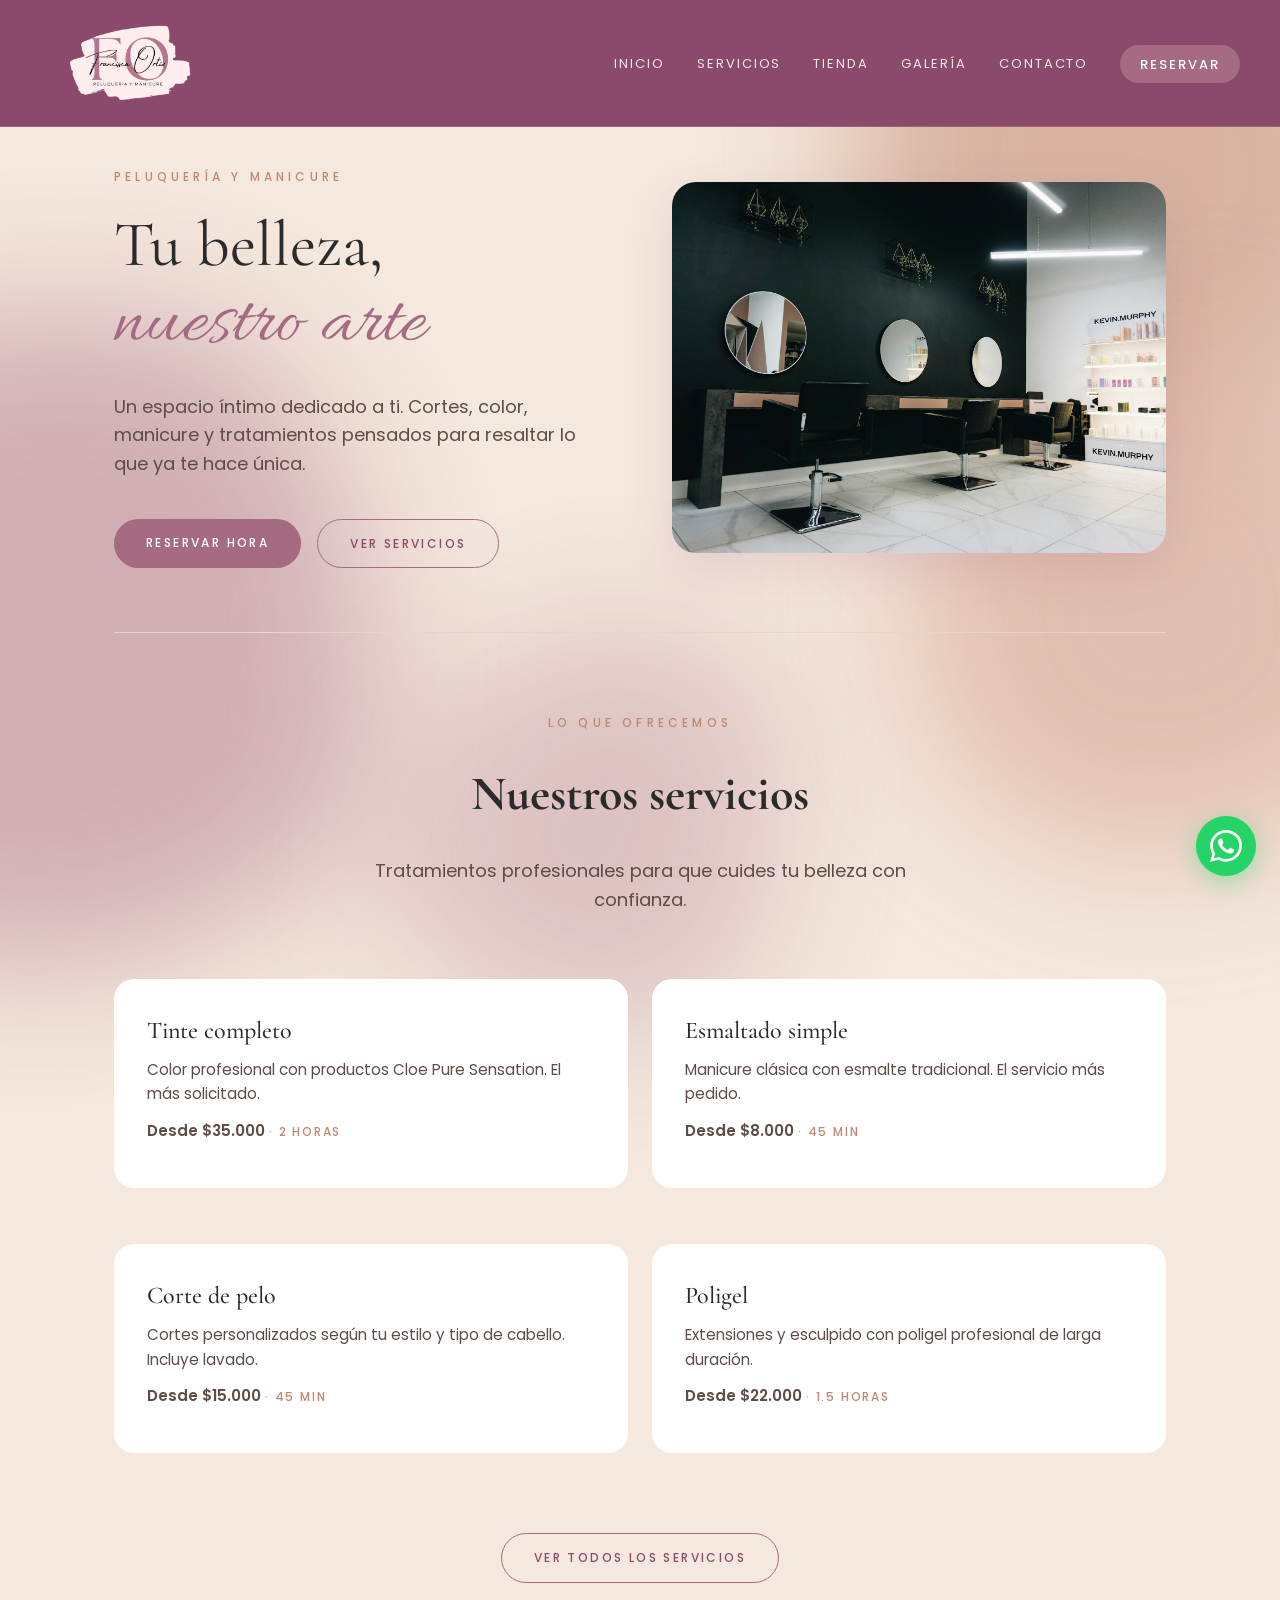
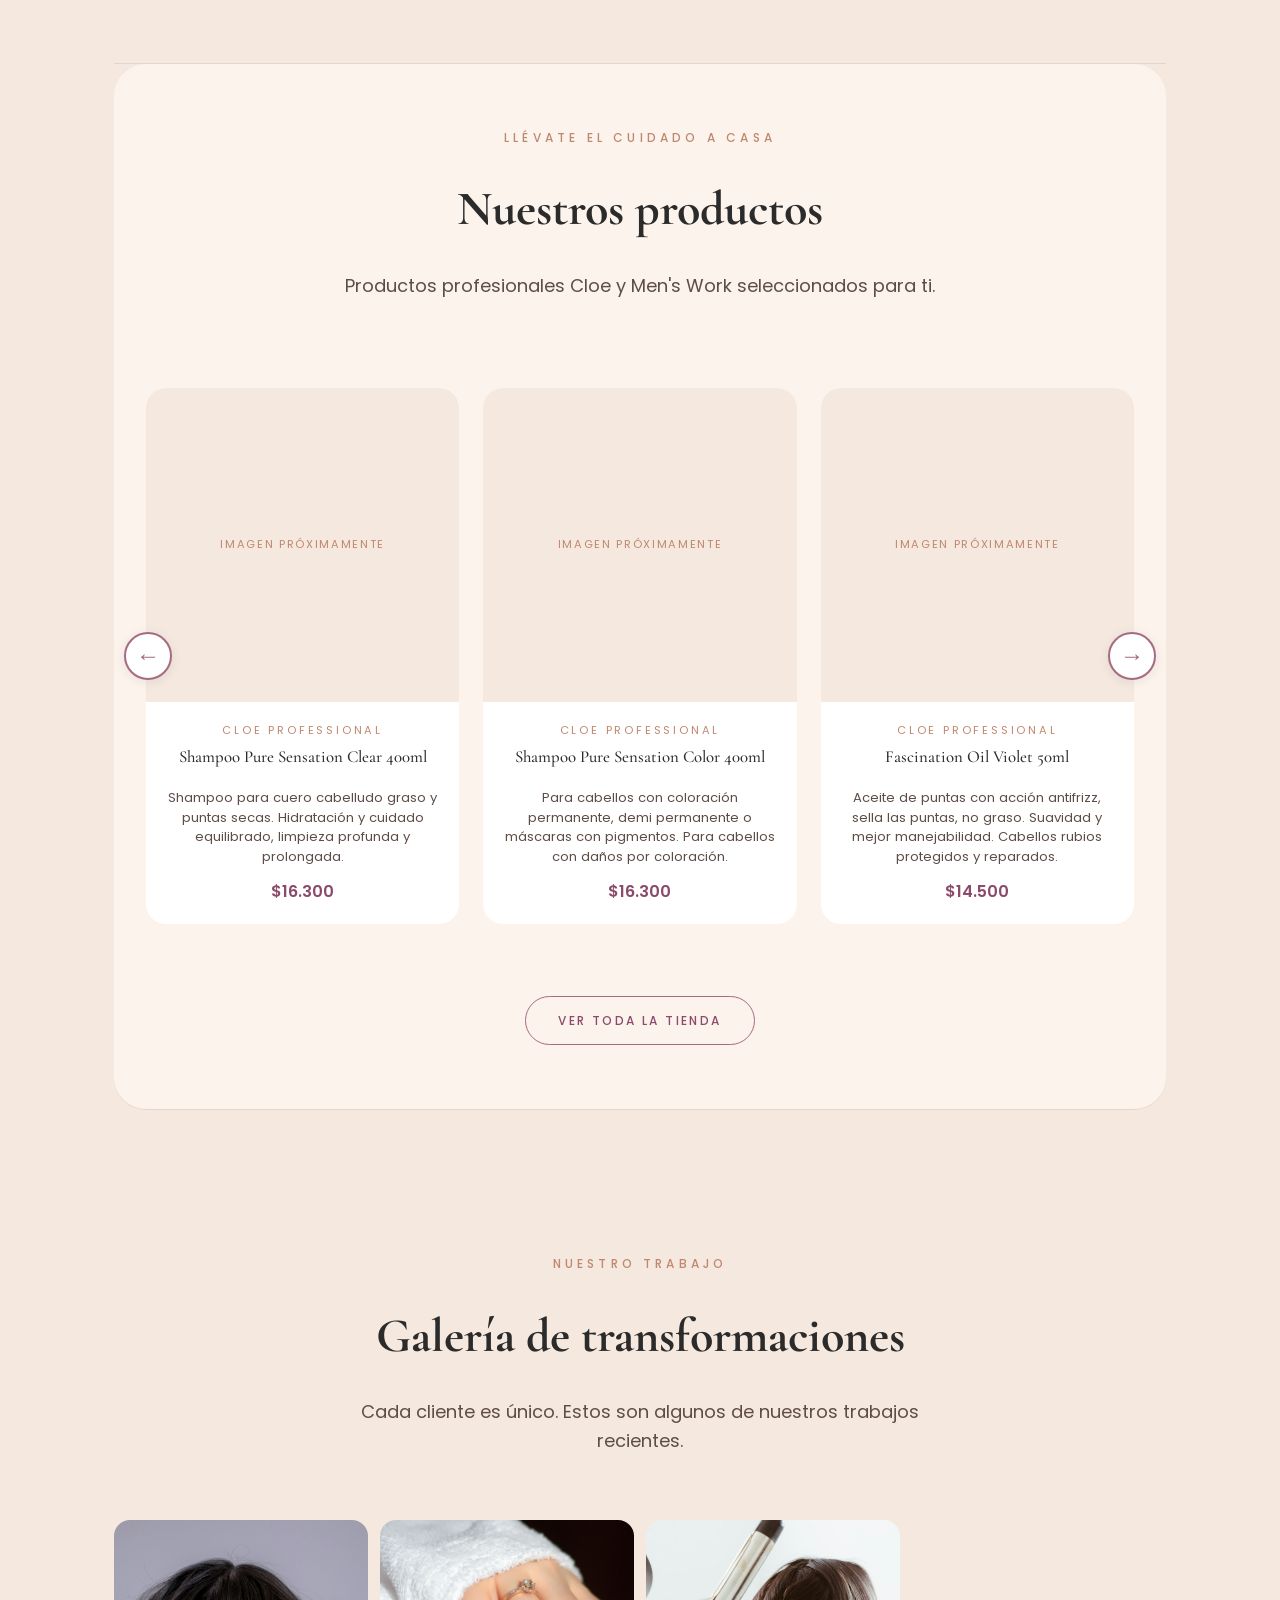
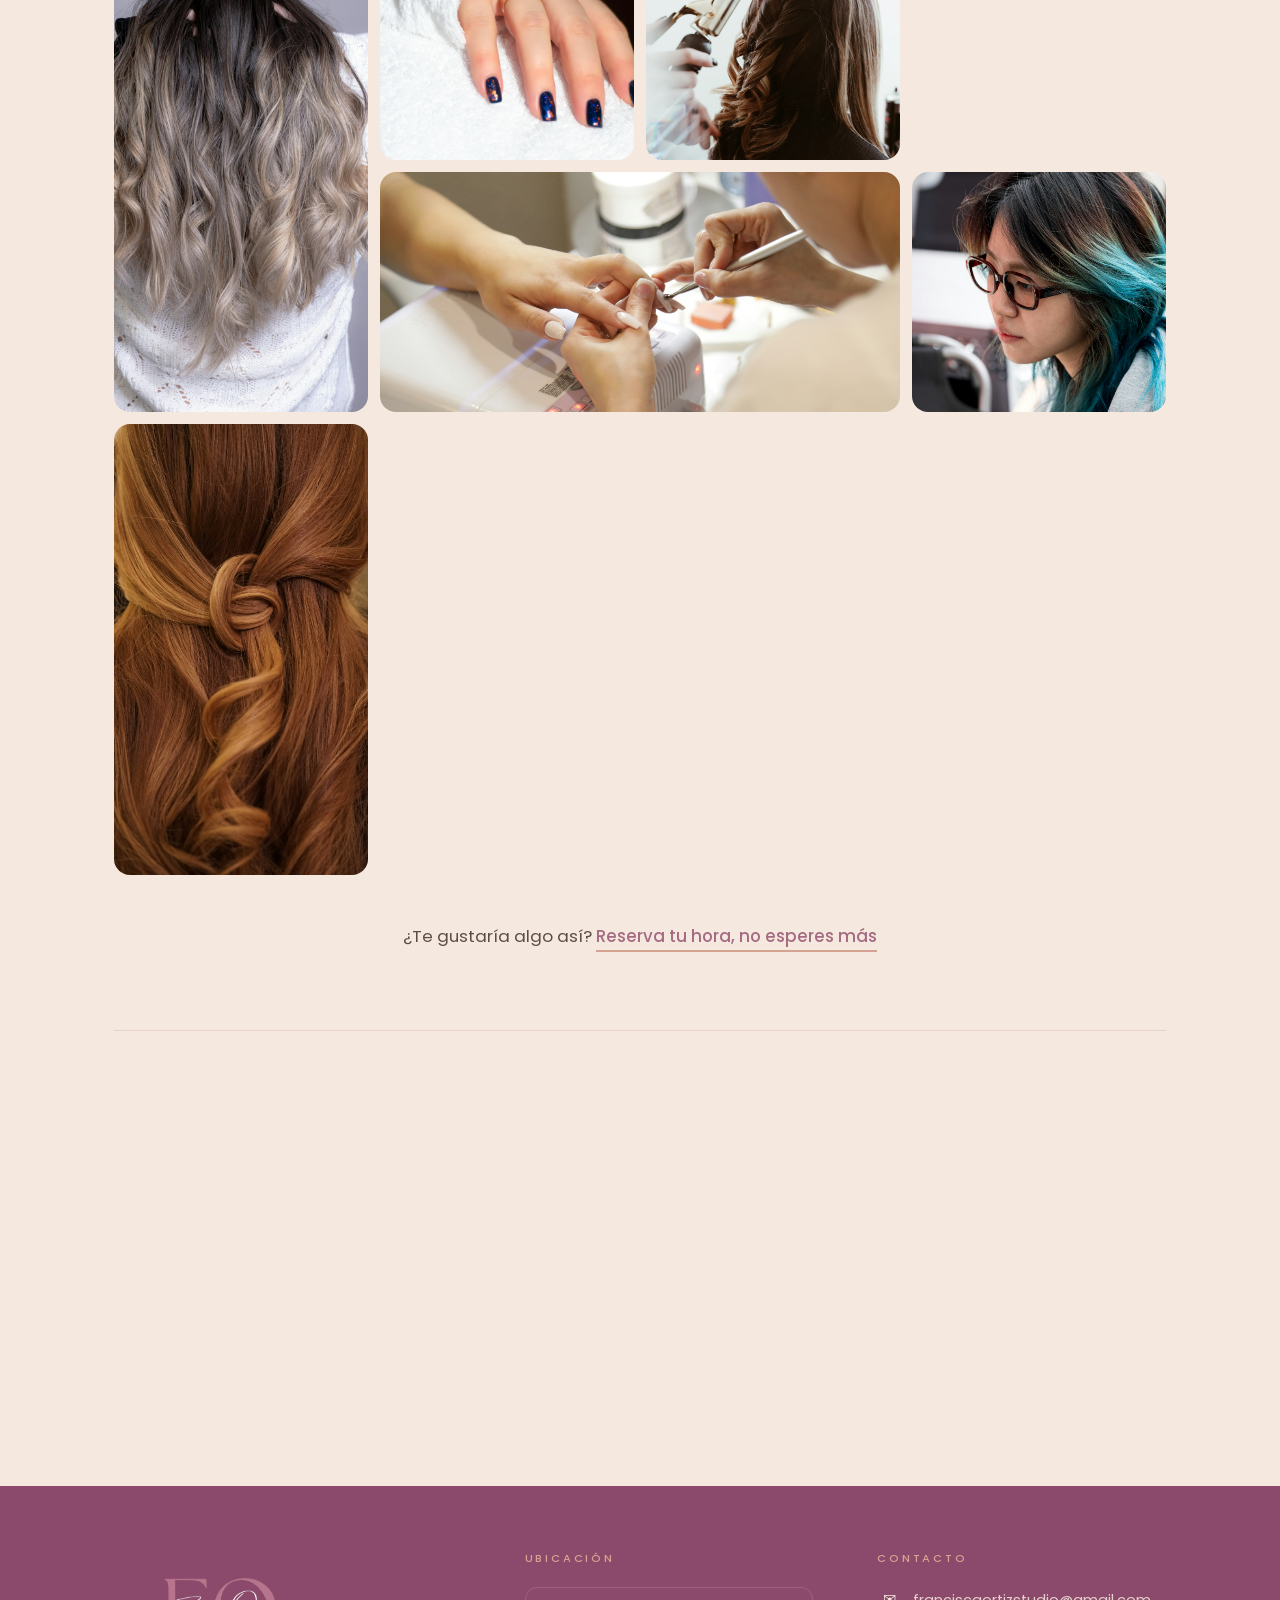
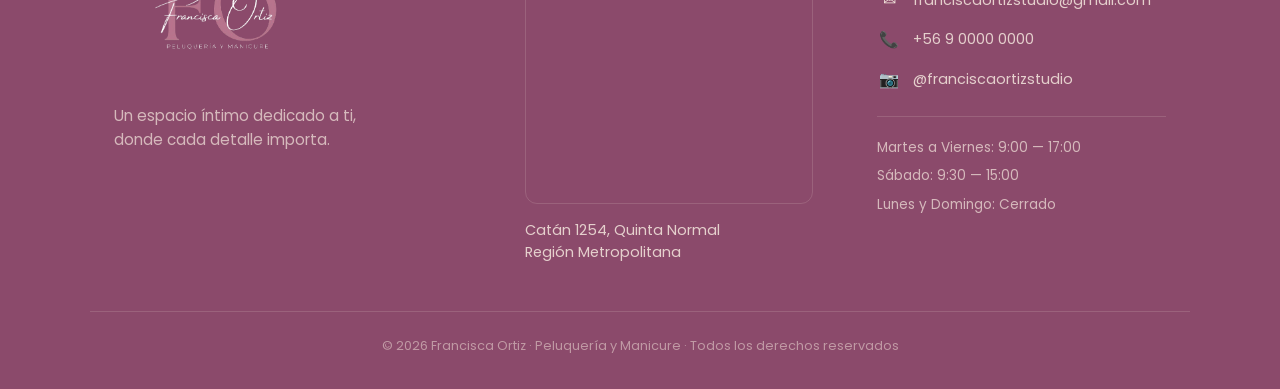
==== index.html @ 7dcf78b6 "Pulido home: animaciones en cascada, hover elegante en galeria y tarjetas de serviciosy agregue cata" ====
<!DOCTYPE html>
<html lang="es-CL">
<head>
    <meta charset="UTF-8">
    <meta name="viewport" content="width=device-width, initial-scale=1.0">

    <title>Francisca Ortiz | Peluquería y Manicure</title>
    <meta name="description" content="Estudio de peluquería y manicure en Chile. Cortes, tintes, alisados, esmaltado y poligel. Reserva tu hora online de forma fácil y rápida.">
    <meta name="keywords" content="peluquería, manicure, tinte de pelo, poligel, esmaltado, corte de pelo, Chile">
    <meta name="author" content="Francisca Ortiz">

    <meta property="og:title" content="Francisca Ortiz | Peluquería y Manicure">
    <meta property="og:description" content="Estudio de peluquería y manicure. Reserva tu hora online de forma fácil y rápida.">
    <meta property="og:type" content="website">
    <meta property="og:image" content="images/hero-salon.jpg">

    <link rel="icon" type="image/png" href="images/favicon.png">

    <link rel="stylesheet" href="styles.css">
    <link rel="preconnect" href="https://fonts.googleapis.com">
    <link rel="preconnect" href="https://fonts.gstatic.com" crossorigin>
    <link href="https://fonts.googleapis.com/css2?family=Allura&family=Cormorant+Garamond:wght@400;500;600&family=Poppins:wght@300;400;500;600&display=swap" rel="stylesheet">
</head>
<body>

    <div id="splash-screen">
        <div class="splash-content">
            <img src="images/logo-splash.png" alt="Francisca Ortiz" class="splash-logo">
            <p class="splash-tagline">Tu belleza, nuestro arte</p>
            <div class="splash-loader">
                <span></span>
                <span></span>
                <span></span>
            </div>
        </div>
    </div>

    <div class="blob blob-1"></div>
    <div class="blob blob-2"></div>
    <div class="blob blob-3"></div>
    <div class="blob blob-4"></div>

    <header>
        <a href="index.html" class="logo">
            <img src="images/logo-fo.png" alt="Francisca Ortiz - Peluquería y Manicure">
        </a>
        <button class="menu-toggle" id="menu-toggle" aria-label="Abrir menú">
            <span></span>
            <span></span>
            <span></span>
        </button>
        <nav id="main-nav">
            <ul>
                <li><a href="index.html">Inicio</a></li>
                <li><a href="servicios.html">Servicios</a></li>
                <li><a href="tienda.html">Tienda</a></li>
                <li><a href="index.html#galeria">Galería</a></li>
                <li><a href="index.html#footer-contacto">Contacto</a></li>
                <li><a href="reservar.html" class="btn-nav">Reservar</a></li>
            </ul>
        </nav>
    </header>

    <main>
        <section id="inicio" class="hero">
            <div class="hero-grid">
                <div class="hero-content">
                    <p class="eyebrow">Peluquería y Manicure</p>
                    <h1>Tu belleza, <span class="script">nuestro arte</span></h1>
                    <p class="lead">Un espacio íntimo dedicado a ti. Cortes, color, manicure y tratamientos pensados para resaltar lo que ya te hace única.</p>
                    <div class="hero-actions">
                        <a href="reservar.html" class="btn btn-primary">Reservar hora</a>
                        <a href="#servicios" class="btn btn-secondary">Ver servicios</a>
                    </div>
                </div>

                <div class="hero-image">
                    <img src="images/hero-salon.jpg" alt="Interior del estudio Francisca Ortiz">
                </div>
            </div>
        </section>

        <section id="servicios" class="services-section fade-in">
            <p class="eyebrow">Lo que ofrecemos</p>
            <h2>Nuestros <span class="script">servicios</span></h2>
            <p class="lead">Tratamientos profesionales para que cuides tu belleza con confianza.</p>

            <div class="services-grid stagger fade-in">
                <article class="service-card">
                    <h3>Tinte completo</h3>
                    <p>Color profesional con productos Cloe Pure Sensation. El más solicitado.</p>
                    <p class="price">Desde $35.000 <span class="duration">· 2 horas</span></p>
                </article>

                <article class="service-card">
                    <h3>Esmaltado simple</h3>
                    <p>Manicure clásica con esmalte tradicional. El servicio más pedido.</p>
                    <p class="price">Desde $8.000 <span class="duration">· 45 min</span></p>
                </article>

                <article class="service-card">
                    <h3>Corte de pelo</h3>
                    <p>Cortes personalizados según tu estilo y tipo de cabello. Incluye lavado.</p>
                    <p class="price">Desde $15.000 <span class="duration">· 45 min</span></p>
                </article>

                <article class="service-card">
                    <h3>Poligel</h3>
                    <p>Extensiones y esculpido con poligel profesional de larga duración.</p>
                    <p class="price">Desde $22.000 <span class="duration">· 1.5 horas</span></p>
                </article>
            </div>

            <div class="section-cta">
                <a href="servicios.html" class="btn btn-secondary">Ver todos los servicios</a>
            </div>
        </section>

        <section id="productos" class="products-section fade-in">
            <p class="eyebrow">Llévate el cuidado a casa</p>
            <h2>Nuestros <span class="script">productos</span></h2>
            <p class="lead">Productos profesionales Cloe y Men's Work seleccionados para ti.</p>

            <div class="carousel-wrapper">
                <button class="carousel-btn carousel-btn-prev" aria-label="Producto anterior">←</button>

                <div class="carousel-track" id="productos-carousel"></div>

                <button class="carousel-btn carousel-btn-next" aria-label="Siguiente producto">→</button>
            </div>

            <div class="section-cta">
                <a href="tienda.html" class="btn btn-secondary">Ver toda la tienda</a>
            </div>
        </section>

        <section id="galeria" class="gallery-section fade-in">
            <p class="eyebrow">Nuestro trabajo</p>
            <h2>Galería de <span class="script">transformaciones</span></h2>
            <p class="lead">Cada cliente es único. Estos son algunos de nuestros trabajos recientes.</p>

            <div class="gallery-grid stagger fade-in">
                <div class="gallery-item gallery-item-1">
                    <img src="images/galeria-1.jpg" alt="Trabajo de tinte y corte">
                </div>
                <div class="gallery-item">
                    <img src="images/galeria-2.jpg" alt="Manicure profesional">
                </div>
                <div class="gallery-item">
                    <img src="images/galeria-3.jpg" alt="Alisado y tratamiento">
                </div>
                <div class="gallery-item gallery-item-4">
                    <img src="images/galeria-4.jpg" alt="Diseño de uñas con poligel">
                </div>
                <div class="gallery-item">
                    <img src="images/galeria-5.jpg" alt="Color y mechas">
                </div>
                <div class="gallery-item">
                    <img src="images/galeria-6.jpg" alt="Trabajo terminado">
                </div>
            </div>

            <p class="gallery-cta">¿Te gustaría algo así? <a href="reservar.html">Reserva tu hora, no esperes más</a></p>
        </section>

        <section id="resenas" class="resenas-section fade-in">
            <div class="container">
                <p class="eyebrow">Las que ya pasaron por aquí</p>
                <h2>Lo que dicen mis <span class="script">clientas</span></h2>
                <p class="lead">Opiniones reales de quienes confiaron en mis manos.</p>

                <div id="resenas-grid" class="resenas-grid">
                    <p class="resenas-loading">Cargando opiniones...</p>
                </div>
            </div>
        </section>

    </main>

    <footer>
        <div class="footer-grid">
            <div class="footer-brand">
                <a href="index.html" class="logo footer-logo">
                    <img src="images/logo-fo-blanco.png" alt="Francisca Ortiz - Peluquería y Manicure">
                </a>
                <p class="footer-about">Un espacio íntimo dedicado a ti, donde cada detalle importa.</p>
            </div>

            <div class="footer-location">
                <h4>Ubicación</h4>
                <div class="footer-map">
                    <iframe 
                        src="https://www.google.com/maps/embed?pb=!1m18!1m12!1m3!1d3329.510172324065!2d-70.7031197234322!3d-33.43601257339522!2m3!1f0!2f0!3f0!3m2!1i1024!2i768!4f13.1!3m3!1m2!1s0x9662c53d94956e33%3A0xd6a7738a6822965f!2sFrancisca%20Ortiz%20Studio!5e0!3m2!1ses-419!2scl!4v1777145176476!5m2!1ses-419!2scl"
                        loading="lazy"
                        referrerpolicy="no-referrer-when-downgrade">
                    </iframe>
                </div>
                <p class="footer-address">Catán 1254, Quinta Normal<br>Región Metropolitana</p>
            </div>

            <div class="footer-contact" id="footer-contacto">
                <h4>Contacto</h4>
                <ul class="footer-contact-list">
                    <li>
                        <span class="contact-icon">✉</span>
                        <a href="mailto:franciscaortizstudio@gmail.com">franciscaortizstudio@gmail.com</a>
                    </li>
                    <li>
                        <span class="contact-icon">📞</span>
                        <a href="https://wa.me/56900000000">+56 9 0000 0000</a>
                    </li>
                    <li>
                        <span class="contact-icon">📷</span>
                        <a href="https://instagram.com/franciscaortizstudio">@franciscaortizstudio</a>
                    </li>
                </ul>
                <div class="footer-hours">
                    <p>Martes a Viernes: 9:00 — 17:00</p>
                    <p>Sábado: 9:30 — 15:00</p>
                    <p>Lunes y Domingo: Cerrado</p>
                </div>
            </div>
        </div>

        <div class="footer-bottom">
            <p>© 2026 Francisca Ortiz · Peluquería y Manicure · Todos los derechos reservados</p>
        </div>
    </footer>

    <a href="https://wa.me/56900000000?text=Hola!%20Tengo%20una%20consulta%20sobre%20Francisca%20Ortiz%20Studio" 
       class="whatsapp-float" 
       target="_blank" 
       rel="noopener"
       aria-label="Contactar por WhatsApp">
        <svg viewBox="0 0 24 24" fill="currentColor" width="32" height="32">
            <path d="M17.472 14.382c-.297-.149-1.758-.867-2.03-.967-.273-.099-.471-.148-.67.15-.197.297-.767.966-.94 1.164-.173.199-.347.223-.644.075-.297-.15-1.255-.463-2.39-1.475-.883-.788-1.48-1.761-1.653-2.059-.173-.297-.018-.458.13-.606.134-.133.298-.347.446-.52.149-.174.198-.298.298-.497.099-.198.05-.371-.025-.52-.075-.149-.669-1.612-.916-2.207-.242-.579-.487-.5-.669-.51-.173-.008-.371-.01-.57-.01-.198 0-.52.074-.792.372-.272.297-1.04 1.016-1.04 2.479 0 1.462 1.065 2.875 1.213 3.074.149.198 2.096 3.2 5.077 4.487.709.306 1.262.489 1.694.625.712.227 1.36.195 1.871.118.571-.085 1.758-.719 2.006-1.413.248-.694.248-1.289.173-1.413-.074-.124-.272-.198-.57-.347m-5.421 7.403h-.004a9.87 9.87 0 01-5.031-1.378l-.361-.214-3.741.982.998-3.648-.235-.374a9.86 9.86 0 01-1.51-5.26c.001-5.45 4.436-9.884 9.888-9.884 2.64 0 5.122 1.03 6.988 2.898a9.825 9.825 0 012.893 6.994c-.003 5.45-4.437 9.884-9.885 9.884m8.413-18.297A11.815 11.815 0 0012.05 0C5.495 0 .16 5.335.157 11.892c0 2.096.547 4.142 1.588 5.945L.057 24l6.305-1.654a11.882 11.882 0 005.683 1.448h.005c6.554 0 11.89-5.335 11.893-11.893A11.821 11.821 0 0020.885 3.488"/>
        </svg>
    </a>

    <script src="menu.js"></script>
    <script src="productos.js"></script>
    <script src="script.js"></script>
</body>
</html>
---- styles.css ----
*{
    margin: 0;
    padding: 0;
    box-sizing: border-box;
}

html{
    scroll-padding-top: 160px;
    scroll-behavior: smooth;
}

:root{
    --cream: #F5E8DE;
    --cream-light: #FBF3EC;
    --nude: #E8D5C8;
    --rose-mauve: #A56B82;
    --rose-mauve-dark: #8B4A6B;
    --copper: #C08870;
    --copper-soft: #D4A391;
    --text-dark: #2B2B2B;
    --text-soft: #5E4D47;
    --white: #FFFFFF;

    --font-script: 'Allura', cursive;
    --font-serif: 'Cormorant Garamond', serif;
    --font-sans: 'Poppins', sans-serif;
}

body{
    background-color: var(--cream);
    color: var(--text-dark);
    font-family: var(--font-sans);
    line-height: 1.6;
    font-size: 16px;
}

a{
    color: var(--rose-mauve);
    text-decoration: none;
}

a:hover{
    color: var(--rose-mauve-dark);
}

ul{
    list-style: none;
}

h2{
    font-family: var(--font-serif);
    font-size: 48px;
    color: var(--text-dark);
    margin-bottom: 24px;
}

/* APARTADO DEL HEADER */

header{
    background-color: var(--rose-mauve-dark);
    padding: 8px 40px;
    display: flex;
    justify-content: space-between;
    align-items: center;
    position: sticky;
    top: 0;
    z-index: 100;
    border-bottom: 1px solid rgba(245, 232, 222, 0.15);
}

.logo{
    display: block;
    line-height: 0;
}

.logo img{
    height: 110px;
    width: auto;
    display: block;
}

nav ul{
    display: flex;
    gap: 32px;
    align-items: center;
}

nav a{
    font-size: 13px;
    letter-spacing: 0.15em;
    text-transform: uppercase;
    color: var(--cream);
}

nav a:hover{
    color: var(--copper-soft);
}

main{
    max-width: 1100px;
    margin: 0 auto;
    padding: 0 24px;
}

section{
    padding: 80px 0;
    border-bottom: 1px solid var(--nude);
}

section:last-child{
    border-bottom: none;
}

.section-cta{
    text-align: center;
    margin-top: 3rem;
}

article{
    margin-bottom: 32px;
}

.eyebrow{
    color: var(--copper);
    font-size: 0.75rem;
    letter-spacing: 0.35em;
    text-transform: uppercase;
    font-weight: 500;
    margin-bottom: 1.5rem;
}

.lead{
    font-size: 1.125rem;
    color: var(--text-soft);
    max-width: 600px;
    margin: 0 auto 2.5rem;
}

/* APARTADO DEL HERO */

.hero{
    padding: 2.5rem 0 4rem;
}

.hero-grid{
    display: grid;
    grid-template-columns: 1fr 1fr;
    gap: 4rem;
    align-items: center;
}

.hero-content .eyebrow{
    text-align: left;
}

.hero h1{
    font-family: var(--font-serif);
    font-size: 4rem;
    line-height: 1.1;
    margin-bottom: 1.5rem;
    color: var(--text-dark);
    font-weight: 400;
}

.hero h1 .script{
    font-family: var(--font-script);
    color: var(--rose-mauve);
    font-size: 5rem;
    font-weight: 400;
    display: block;
}

.hero-content .lead{
    margin-left: 0;
    margin-right: 0;
    margin-bottom: 2.5rem;
    max-width: 480px;
}

.hero-actions{
    display: flex;
    gap: 1rem;
    flex-wrap: wrap;
    justify-content: flex-start;
}

.hero-image{
    aspect-ratio: 4 / 3;
    border-radius: 1.5rem;
    overflow: hidden;
    box-shadow: 0 16px 48px rgba(139, 74, 107, 0.15);
}

.hero-image img{
    width: 100%;
    height: 100%;
    object-fit: cover;
    display: block;
}

/* APARTADO DE BOTONES */

.btn{
    display: inline-block;
    padding: 0.875rem 2rem;
    border-radius: 50px;
    font-size: 0.75rem;
    letter-spacing: 0.2em;
    text-transform: uppercase;
    font-weight: 500;
    transition: all 0.3s;
    cursor: pointer;
}

.btn-primary{
    background-color: var(--rose-mauve);
    color: var(--white);
}

.btn-primary:hover{
    background-color: var(--rose-mauve-dark);
    color: var(--white);
}

.btn-secondary{
    background-color: transparent;
    color: var(--rose-mauve-dark);
    border: 1.5px solid var(--rose-mauve);
}

.btn-secondary:hover{
    background-color: var(--rose-mauve);
    color: var(--white);
}

.btn-nav{
    background-color: var(--rose-mauve);
    color: var(--white) !important;
    padding: 0.6rem 1.25rem;
    border-radius: 50px;
    font-weight: 500;
}

.btn-nav:hover{
    background-color: var(--rose-mauve-dark);
    color: var(--white) !important;
}

/* APARTADO DE SERVICIOS */

.services-section{
    text-align: center;
}

.services-section > .lead{
    margin-bottom: 4rem;
}

.services-grid{
    display: grid;
    grid-template-columns: 1fr 1fr;
    gap: 1.5rem;
    text-align: left;
}

.service-card{
    background-color: var(--white);
    padding: 2rem;
    border-radius: 1.25rem;
    border: 1px solid transparent;
    transition: transform 0.4s cubic-bezier(0.22, 1, 0.36, 1), box-shadow 0.4s ease, border-color 0.4s ease;
    position: relative;
    overflow: hidden;
}

.service-card::before{
    content: '';
    position: absolute;
    top: 0;
    left: 0;
    width: 4px;
    height: 100%;
    background: linear-gradient(180deg, var(--rose-mauve) 0%, var(--copper) 100%);
    transform: scaleY(0);
    transform-origin: top;
    transition: transform 0.4s cubic-bezier(0.22, 1, 0.36, 1);
}

.service-card:hover{
    border-color: var(--copper-soft);
    transform: translateY(-6px);
    box-shadow: 0 12px 36px rgba(139, 74, 107, 0.12);
}

.service-card:hover::before{
    transform: scaleY(1);
}

.service-card h3{
    font-family: var(--font-serif);
    font-size: 1.5rem;
    font-weight: 500;
    color: var(--text-dark);
    margin-bottom: 0.5rem;
    transition: color 0.3s ease;
}

.service-card:hover h3{
    color: var(--rose-mauve-dark);
}

.service-card p{
    color: var(--text-soft);
    font-size: 0.95rem;
    margin-bottom: 0.75rem;
}

.price{
    color: var(--rose-mauve-dark);
    font-weight: 600;
    font-size: 1rem;
}

.duration{
    color: var(--copper);
    font-size: 0.75rem;
    letter-spacing: 0.15em;
    text-transform: uppercase;
    font-weight: 500;
}

/* APARTADO DE PRODUCTOS */

.products-section{
    text-align: center;
    background-color: var(--cream-light);
    padding: 4rem 2rem;
    border-radius: 2rem;
    margin-bottom: 4rem;
}

.products-section > .lead{
    margin-bottom: 4rem;
}

.products-grid{
    display: grid;
    grid-template-columns: repeat(4, 1fr);
    gap: 1.25rem;
    text-align: left;
}

.product-card{
    background-color: var(--white);
    border-radius: 1.25rem;
    overflow: hidden;
    transition: transform 0.3s;
    cursor: pointer;
    display: flex;
    flex-direction: column;
}

.product-card:hover{
    transform: translateY(-4px);
}

.product-image{
    aspect-ratio: 1 / 1;
    background-color: var(--cream);
    display: flex;
    align-items: center;
    justify-content: center;
    color: var(--copper);
    font-size: 0.75rem;
    letter-spacing: 0.2em;
    text-transform: uppercase;
    width: 100%;
}

.product-brand,
.product-card h3,
.product-price{
    padding-left: 1.25rem;
    padding-right: 1.25rem;
}

.product-brand{
    font-size: 0.7rem;
    letter-spacing: 0.25em;
    text-transform: uppercase;
    color: var(--copper);
    margin-top: 1.25rem;
    margin-bottom: 0.4rem;
}

.product-card h3{
    font-family: var(--font-serif);
    font-size: 1.05rem;
    font-weight: 500;
    color: var(--text-dark);
    line-height: 1.3;
    margin-bottom: 0.75rem;
}

.product-price{
    color: var(--rose-mauve-dark);
    font-weight: 600;
    font-size: 1rem;
    padding-bottom: 1.25rem;
    margin-top: auto;
}

/* APARTADO DE CONTACTO */

.contact-grid{
    display: grid;
    grid-template-columns: 1fr 1fr;
    gap: 4rem;
    align-items: start;
}

.contact-info h2{
    margin-bottom: 1rem;
}

.contact-info .lead{
    margin-bottom: 2.5rem;
}

.contact-list li{
    padding: 1rem 0;
    border-bottom: 1px solid var(--nude);
}

.contact-list li:last-child{
    border-bottom: none;
}

.contact-label{
    display: block;
    font-size: 0.7rem;
    letter-spacing: 0.25em;
    text-transform: uppercase;
    color: var(--copper);
    margin-bottom: 0.4rem;
    font-weight: 500;
}

.contact-list a{
    font-size: 1.05rem;
    color: var(--text-dark);
}

.contact-list a:hover{
    color: var(--rose-mauve);
}

.hours-box{
    background-color: var(--white);
    padding: 2.5rem;
    border-radius: 1.5rem;
    box-shadow: 0 8px 32px rgba(139, 74, 107, 0.08);
}

.hours-box h3{
    font-family: var(--font-serif);
    font-size: 1.75rem;
    font-weight: 500;
    text-align: center;
    margin-bottom: 1.5rem;
}

.hours-box .script{
    font-family: var(--font-script);
    color: var(--rose-mauve);
    font-size: 2.25rem;
    font-weight: 400;
}

.hours-list li{
    display: flex;
    justify-content: space-between;
    padding: 0.875rem 0;
    border-bottom: 1px solid var(--cream);
    font-size: 0.95rem;
}

.hours-list li:last-child{
    border-bottom: none;
}

.hours-list li span:first-child{
    color: var(--text-soft);
}

.hours-list li span:last-child{
    color: var(--rose-mauve-dark);
    font-weight: 500;
}

/* APARTADO DEL MAPA */

.map-wrapper{
    margin-top: 4rem;
    border-radius: 1.5rem;
    overflow: hidden;
    box-shadow: 0 8px 32px rgba(139, 74, 107, 0.08);
    aspect-ratio: 16 / 9;
}

.map-wrapper iframe{
    width: 100%;
    height: 100%;
    border: 0;
    display: block;
}

/* APARTADO DE FOOTER */

/* APARTADO DE FOOTER */

footer{
    background-color: var(--rose-mauve-dark);
    color: var(--cream);
    padding: 4rem 0 2rem;
    margin-top: 4rem;
}

.footer-grid{
    max-width: 1100px;
    margin: 0 auto 3rem;
    padding: 0 24px;
    display: grid;
    grid-template-columns: 1.2fr 1fr 1fr;
    gap: 4rem;
    align-items: start;
}

.footer-brand{
    display: flex;
    flex-direction: column;
    align-items: flex-start;
}

.footer-logo{
    display: block;
    line-height: 0;
}

.footer-logo img{
    height: 130px;
    width: auto;
    display: block;
}

.footer-about{
    color: rgba(245, 232, 222, 0.7);
    margin-top: 1.5rem;
    font-size: 0.95rem;
    max-width: 280px;
}

footer h4{
    font-size: 0.7rem;
    letter-spacing: 0.25em;
    text-transform: uppercase;
    color: var(--copper-soft);
    margin-bottom: 1.25rem;
    font-weight: 500;
}

.footer-map{
    border-radius: 0.75rem;
    overflow: hidden;
    aspect-ratio: 4 / 3;
    margin-bottom: 1rem;
    border: 1px solid rgba(245, 232, 222, 0.15);
}

.footer-map iframe{
    width: 100%;
    height: 100%;
    border: 0;
    display: block;
}

.footer-address{
    color: rgba(245, 232, 222, 0.85);
    font-size: 0.9rem;
    line-height: 1.5;
}

.footer-contact-list{
    margin-bottom: 1.5rem;
}

.footer-contact-list li{
    display: flex;
    align-items: center;
    gap: 0.75rem;
    margin-bottom: 0.875rem;
}

.contact-icon{
    font-size: 1rem;
    width: 24px;
    text-align: center;
    flex-shrink: 0;
}

.footer-contact-list a{
    color: rgba(245, 232, 222, 0.85);
    font-size: 0.9rem;
    transition: color 0.2s;
    word-break: break-word;
}

.footer-contact-list a:hover{
    color: var(--cream);
}

.footer-hours{
    border-top: 1px solid rgba(245, 232, 222, 0.15);
    padding-top: 1.25rem;
}

.footer-hours p{
    color: rgba(245, 232, 222, 0.7);
    font-size: 0.85rem;
    margin-bottom: 0.4rem;
}

.footer-bottom{
    max-width: 1100px;
    margin: 0 auto;
    padding: 1.5rem 24px 0;
    border-top: 1px solid rgba(245, 232, 222, 0.15);
    text-align: center;
}

.footer-bottom p{
    font-size: 0.8rem;
    color: rgba(245, 232, 222, 0.5);
}

/* APARTADO BOTON WSP */

.whatsapp-float{
    position: fixed;
    bottom: 1.5rem;
    right: 1.5rem;
    width: 60px;
    height: 60px;
    background-color: #25D366;
    color: var(--white);
    border-radius: 50%;
    display: flex;
    align-items: center;
    justify-content: center;
    box-shadow: 0 6px 24px rgba(37, 211, 102, 0.4);
    z-index: 99;
    transition: transform 0.3s, box-shadow 0.3s;
}

.whatsapp-float:hover{
    transform: scale(1.08);
    box-shadow: 0 8px 32px rgba(37, 211, 102, 0.5);
    color: var(--white);
}

/* ANIMACIONES DE PAGINA */

.fade-in{
    opacity: 0;
    transform: translateY(35px);
    transition: opacity 0.9s cubic-bezier(0.22, 1, 0.36, 1), transform 0.9s cubic-bezier(0.22, 1, 0.36, 1);
}

.fade-in.visible{
    opacity: 1;
    transform: translateY(0);
}

/* Aparición en cascada para hijos */
.stagger > * {
    opacity: 0;
    transform: translateY(30px);
    transition: opacity 0.7s cubic-bezier(0.22, 1, 0.36, 1), transform 0.7s cubic-bezier(0.22, 1, 0.36, 1);
}

.stagger.visible > * {
    opacity: 1;
    transform: translateY(0);
}

.stagger.visible > *:nth-child(1) { transition-delay: 0.05s; }
.stagger.visible > *:nth-child(2) { transition-delay: 0.15s; }
.stagger.visible > *:nth-child(3) { transition-delay: 0.25s; }
.stagger.visible > *:nth-child(4) { transition-delay: 0.35s; }
.stagger.visible > *:nth-child(5) { transition-delay: 0.45s; }
.stagger.visible > *:nth-child(6) { transition-delay: 0.55s; }

/* APARTADO DE GALERIA */

.gallery-section{
    text-align: center;
}

.gallery-section > .lead{
    margin-bottom: 4rem;
}

.gallery-grid{
    display: grid;
    grid-template-columns: repeat(4, 1fr);
    grid-template-rows: 240px 240px;
    gap: 0.75rem;
    margin-bottom: 3rem;
}

.gallery-item{
    position: relative;
    border-radius: 1rem;
    overflow: hidden;
    cursor: pointer;
    transition: transform 0.4s cubic-bezier(0.22, 1, 0.36, 1);
}

.gallery-item img{
    width: 100%;
    height: 100%;
    object-fit: cover;
    display: block;
    transition: transform 0.7s cubic-bezier(0.22, 1, 0.36, 1);
}

.gallery-item::after{
    content: '✦';
    position: absolute;
    top: 50%;
    left: 50%;
    transform: translate(-50%, -50%) scale(0.5);
    font-size: 2rem;
    color: var(--white);
    opacity: 0;
    transition: opacity 0.4s ease, transform 0.4s cubic-bezier(0.22, 1, 0.36, 1);
    z-index: 2;
    pointer-events: none;
}

.gallery-item::before{
    content: '';
    position: absolute;
    top: 0;
    left: 0;
    width: 100%;
    height: 100%;
    background: linear-gradient(135deg, rgba(139, 74, 107, 0.45) 0%, rgba(192, 136, 112, 0.35) 100%);
    opacity: 0;
    transition: opacity 0.4s ease;
    z-index: 1;
}

.gallery-item:hover img{
    transform: scale(1.08);
}

.gallery-item:hover::before{
    opacity: 1;
}

.gallery-item:hover::after{
    opacity: 1;
    transform: translate(-50%, -50%) scale(1);
}

.gallery-item-1{
    grid-row: span 2;
}

.gallery-item-4{
    grid-column: span 2;
}

.gallery-cta{
    font-size: 1.05rem;
    color: var(--text-soft);
    margin-top: 2rem;
}

.gallery-cta a{
    font-weight: 500;
    border-bottom: 2px solid var(--copper-soft);
    padding-bottom: 2px;
    transition: border-color 0.3s;
}

.gallery-cta a:hover{
    border-color: var(--rose-mauve);
}

/* APARTADO DE PAGINA SERVICIOS */

.page-header{
    text-align: center;
    padding: 4rem 0 3rem;
}

.page-header h1{
    font-family: var(--font-serif);
    font-size: 3.5rem;
    line-height: 1.1;
    color: var(--text-dark);
    font-weight: 400;
    margin-bottom: 0;
}

.page-header h1 .script{
    font-family: var(--font-script);
    color: var(--rose-mauve);
    font-size: 4.5rem;
    font-weight: 400;
}

.services-page,
.shop-page{
    padding-bottom: 4rem;
}

.category-title{
    font-family: var(--font-serif);
    font-size: 1.75rem;
    font-weight: 500;
    color: var(--rose-mauve-dark);
    margin: 3rem 0 1.5rem;
    padding-left: 0.5rem;
    border-left: 3px solid var(--copper);
}

.category-title:first-of-type{
    margin-top: 0;
}

.services-cta{
    text-align: center;
    margin-top: 5rem;
    padding: 3rem;
    background-color: var(--cream-light);
    border-radius: 1.5rem;
}

.services-cta p{
    font-family: var(--font-serif);
    font-size: 1.5rem;
    color: var(--text-dark);
    margin-bottom: 1.5rem;
}

/* APARTADO PAGINA TIENDA */

.filters{
    display: flex;
    gap: 0.75rem;
    flex-wrap: wrap;
    justify-content: center;
    margin-bottom: 3rem;
}

.filter-btn{
    background-color: transparent;
    color: var(--text-soft);
    border: 1.5px solid var(--nude);
    padding: 0.75rem 1.5rem;
    border-radius: 50px;
    font-family: var(--font-sans);
    font-size: 0.8rem;
    letter-spacing: 0.15em;
    text-transform: uppercase;
    font-weight: 500;
    cursor: pointer;
    transition: all 0.3s;
}

.filter-btn:hover{
    border-color: var(--rose-mauve);
    color: var(--rose-mauve-dark);
}

.filter-btn.active{
    background-color: var(--rose-mauve);
    color: var(--white);
    border-color: var(--rose-mauve);
}

.shop-grid{
    grid-template-columns: repeat(4, 1fr);
}

.product-card.hidden{
    display: none;
}

.shop-info{
    margin-top: 5rem;
    padding: 3rem;
    background-color: var(--cream-light);
    border-radius: 1.5rem;
    text-align: center;
}

.shop-info h3{
    font-family: var(--font-serif);
    font-size: 1.75rem;
    font-weight: 500;
    margin-bottom: 1rem;
    color: var(--rose-mauve-dark);
}

.shop-info p{
    color: var(--text-soft);
    margin-bottom: 2rem;
    max-width: 600px;
    margin-left: auto;
    margin-right: auto;
}

@media (max-width: 768px){
    header {
        padding: 1rem 1.25rem;
        flex-wrap: wrap;
    }

    nav ul {
        gap: 1rem;
    }

    .logo img {
        height: 50px;
    }

    .hero-grid {
        grid-template-columns: 1fr;
        gap: 2.5rem;
    }

    .hero-image {
        aspect-ratio: 4 / 3;
        order: -1;
    }

    .hero h1 {
        font-size: 2.5rem;
    }

    .hero h1 .script {
        font-size: 3rem;
    }

    .page-header h1 {
        font-size: 2.5rem;
    }

    .page-header h1 .script {
        font-size: 3rem;
    }

    .services-grid {
        grid-template-columns: 1fr;
    }

    .products-grid {
        grid-template-columns: repeat(2, 1fr);
    }

    .products-section,
    .shop-page {
        padding: 2.5rem 1rem;
    }

    .contact-grid {
        grid-template-columns: 1fr;
        gap: 2.5rem;
    }

    .map-wrapper {
        margin-top: 2.5rem;
        aspect-ratio: 4 / 3;
    }

    .footer-grid {
        grid-template-columns: 1fr;
        gap: 2.5rem;
    }

    .footer-brand {
        align-items: center;
        text-align: center;
    }

    .footer-about {
        max-width: 100%;
    }

    .gallery-grid {
        grid-template-columns: repeat(2, 1fr);
        grid-template-rows: 180px 180px 180px 180px;
    }

    .gallery-item-1,
    .gallery-item-4 {
        grid-row: auto;
        grid-column: auto;
    }

    .shop-grid {
        grid-template-columns: repeat(2, 1fr);
    }
}

/* APARTADO PÁGINA RESERVAR */

.booking-page{
    display: grid;
    grid-template-columns: 1fr 320px;
    gap: 3rem;
    padding-bottom: 4rem;
    align-items: start;
}

.booking-stepper{
    grid-column: 1 / -1;
    display: flex;
    justify-content: space-between;
    margin-bottom: 3rem;
    padding: 1.5rem 0;
    border-bottom: 1px solid var(--nude);
    position: relative;
}

.booking-stepper::before{
    content: '';
    position: absolute;
    top: 50%;
    left: 5%;
    right: 5%;
    height: 2px;
    background-color: var(--nude);
    z-index: 0;
}

.step{
    display: flex;
    flex-direction: column;
    align-items: center;
    gap: 0.5rem;
    position: relative;
    z-index: 1;
    background-color: var(--cream);
    padding: 0 1rem;
}

.step-number{
    width: 40px;
    height: 40px;
    border-radius: 50%;
    background-color: var(--white);
    border: 2px solid var(--nude);
    display: flex;
    align-items: center;
    justify-content: center;
    font-weight: 600;
    color: var(--text-soft);
    transition: all 0.3s;
}

.step-label{
    font-size: 0.75rem;
    letter-spacing: 0.15em;
    text-transform: uppercase;
    color: var(--text-soft);
    font-weight: 500;
}

.step.active .step-number{
    background-color: var(--rose-mauve);
    border-color: var(--rose-mauve);
    color: var(--white);
}

.step.active .step-label{
    color: var(--rose-mauve-dark);
    font-weight: 600;
}

.step.completed .step-number{
    background-color: var(--copper);
    border-color: var(--copper);
    color: var(--white);
}

/* APARTADO DE SELECCIÓN DE SERVICIO */

.booking-step{
    display: none;
}

.booking-step.active{
    display: block;
}

.step-title{
    font-family: var(--font-serif);
    font-size: 2rem;
    font-weight: 500;
    color: var(--text-dark);
    margin-bottom: 0.5rem;
}

.step-description{
    color: var(--text-soft);
    margin-bottom: 2rem;
    font-size: 1rem;
}

.services-selection{
    display: grid;
    grid-template-columns: 1fr 1fr;
    gap: 1rem;
    margin-bottom: 2rem;
}

.service-option{
    background-color: var(--white);
    padding: 1.5rem;
    border-radius: 1rem;
    border: 2px solid var(--nude);
    cursor: pointer;
    transition: all 0.3s;
    margin-bottom: 0;
}

.service-option:hover{
    border-color: var(--copper-soft);
    transform: translateY(-2px);
    box-shadow: 0 4px 16px rgba(139, 74, 107, 0.06);
}

.service-option.selected{
    border-color: var(--rose-mauve);
    background-color: var(--cream-light);
    box-shadow: 0 4px 16px rgba(139, 74, 107, 0.12);
}

.service-option h3{
    font-family: var(--font-serif);
    font-size: 1.25rem;
    font-weight: 500;
    color: var(--text-dark);
    margin-bottom: 0.4rem;
}

.service-option p{
    color: var(--text-soft);
    font-size: 0.875rem;
    margin-bottom: 0.75rem;
}

.service-meta{
    display: flex;
    align-items: center;
    gap: 0.5rem;
    margin-bottom: 0;
}

.service-option .price{
    color: var(--rose-mauve-dark);
    font-weight: 600;
    font-size: 1rem;
}

.service-option .duration{
    color: var(--copper);
    font-size: 0.7rem;
    letter-spacing: 0.15em;
    text-transform: uppercase;
    font-weight: 500;
}

/* ACCIONES DE NAVEGACIÓN */

.booking-actions{
    display: flex;
    justify-content: space-between;
    gap: 1rem;
    margin-top: 2rem;
    padding-top: 2rem;
    border-top: 1px solid var(--nude);
}

.booking-actions .btn-secondary{
    margin-right: auto;
}

.booking-actions .btn-primary{
    margin-left: auto;
}

.btn:disabled{
    opacity: 0.4;
    cursor: not-allowed;
    pointer-events: none;
}

/* APARTADO DE CALENDARIO Y HORARIOS */

.calendar-wrapper{
    background-color: var(--white);
    padding: 1.5rem;
    border-radius: 1.25rem;
    border: 1px solid var(--nude);
    margin-bottom: 2rem;
}

.calendar-header{
    display: flex;
    justify-content: space-between;
    align-items: center;
    margin-bottom: 1.5rem;
}

.calendar-month{
    font-family: var(--font-serif);
    font-size: 1.4rem;
    font-weight: 500;
    color: var(--text-dark);
    margin: 0;
    text-transform: capitalize;
}

.calendar-nav{
    width: 36px;
    height: 36px;
    border-radius: 50%;
    border: 1px solid var(--nude);
    background-color: var(--white);
    color: var(--rose-mauve-dark);
    font-size: 1.2rem;
    cursor: pointer;
    transition: all 0.2s;
    display: flex;
    align-items: center;
    justify-content: center;
}

.calendar-nav:hover{
    background-color: var(--cream-light);
    border-color: var(--rose-mauve);
}

.calendar-weekdays{
    display: grid;
    grid-template-columns: repeat(7, 1fr);
    gap: 0.25rem;
    margin-bottom: 0.5rem;
}

.calendar-weekdays span{
    text-align: center;
    font-size: 0.7rem;
    letter-spacing: 0.15em;
    text-transform: uppercase;
    color: var(--copper);
    font-weight: 500;
    padding: 0.5rem 0;
}

.calendar-grid{
    display: grid;
    grid-template-columns: repeat(7, 1fr);
    gap: 0.25rem;
}

.calendar-day{
    aspect-ratio: 1;
    display: flex;
    align-items: center;
    justify-content: center;
    font-size: 0.95rem;
    background-color: transparent;
    border: 1px solid transparent;
    border-radius: 0.75rem;
    cursor: pointer;
    color: var(--text-dark);
    transition: all 0.2s;
    font-family: var(--font-sans);
}

.calendar-day:hover:not(.disabled):not(.empty){
    background-color: var(--cream);
    border-color: var(--copper-soft);
}

.calendar-day.empty{
    cursor: default;
}

.calendar-day.disabled{
    color: rgba(94, 77, 71, 0.25);
    cursor: not-allowed;
    text-decoration: line-through;
}

.calendar-day.today{
    border-color: var(--copper);
    font-weight: 600;
    color: var(--rose-mauve-dark);
}

.calendar-day.selected{
    background-color: var(--rose-mauve);
    color: var(--white);
    border-color: var(--rose-mauve);
    font-weight: 500;
}

.calendar-day.has-availability{
    position: relative;
}

.calendar-day.has-availability::after{
    content: '';
    position: absolute;
    bottom: 4px;
    width: 4px;
    height: 4px;
    border-radius: 50%;
    background-color: var(--copper);
}

.calendar-day.selected.has-availability::after{
    background-color: var(--white);
}

/* APARTADO DE TIME SLOTS */

.time-slots-wrapper{
    background-color: var(--white);
    padding: 1.5rem;
    border-radius: 1.25rem;
    border: 1px solid var(--nude);
}

.slots-title{
    font-family: var(--font-serif);
    font-size: 1.25rem;
    font-weight: 500;
    color: var(--text-dark);
    margin-bottom: 0.5rem;
}

.slots-help{
    color: var(--text-soft);
    font-size: 0.875rem;
    font-style: italic;
    margin-bottom: 1rem;
}

.time-slots{
    display: grid;
    grid-template-columns: repeat(4, 1fr);
    gap: 0.5rem;
}

.time-slot{
    padding: 0.75rem 0.5rem;
    background-color: var(--white);
    border: 1.5px solid var(--nude);
    border-radius: 0.5rem;
    font-size: 0.9rem;
    cursor: pointer;
    text-align: center;
    transition: all 0.2s;
    font-family: var(--font-sans);
    color: var(--text-dark);
}

.time-slot:hover:not(.disabled){
    border-color: var(--copper-soft);
    background-color: var(--cream-light);
}

.time-slot.selected{
    background-color: var(--rose-mauve);
    color: var(--white);
    border-color: var(--rose-mauve);
    font-weight: 500;
}

.time-slot.disabled{
    background-color: var(--cream-light);
    color: rgba(94, 77, 71, 0.3);
    cursor: not-allowed;
    text-decoration: line-through;
}

@media (max-width: 768px){
    .time-slots {
        grid-template-columns: repeat(3, 1fr);
    }
}

/* APARTADO DE FORMULARIO */

.booking-form{
    margin-bottom: 2rem;
}

.form-field{
    margin-bottom: 1.25rem;
}

.form-field label{
    display: block;
    font-size: 0.7rem;
    letter-spacing: 0.2em;
    text-transform: uppercase;
    color: var(--copper);
    margin-bottom: 0.5rem;
    font-weight: 500;
}

.form-field input,
.form-field textarea{
    width: 100%;
    padding: 0.875rem 1rem;
    border: 1.5px solid var(--nude);
    border-radius: 0.75rem;
    background-color: var(--white);
    font-size: 1rem;
    font-family: var(--font-sans);
    color: var(--text-dark);
    transition: border-color 0.2s;
}

.form-field input:focus,
.form-field textarea:focus{
    outline: none;
    border-color: var(--rose-mauve);
}

.form-field input::placeholder,
.form-field textarea::placeholder{
    color: rgba(94, 77, 71, 0.4);
}

.form-field textarea{
    resize: vertical;
    min-height: 100px;
    font-family: var(--font-sans);
}

.form-field-checkbox{
    display: flex;
    align-items: center;
    gap: 0.75rem;
    margin: 1.5rem 0;
}

.form-field-checkbox input[type="checkbox"]{
    width: 18px;
    height: 18px;
    accent-color: var(--rose-mauve);
    cursor: pointer;
}

.form-field-checkbox label{
    font-size: 0.875rem;
    color: var(--text-soft);
    margin-bottom: 0;
    text-transform: none;
    letter-spacing: 0;
    cursor: pointer;
}

/* APARTADO DE CONFIRMACIÓN */

.booking-success{
    text-align: center;
    padding: 2rem;
}

.success-icon{
    width: 80px;
    height: 80px;
    border-radius: 50%;
    background-color: var(--rose-mauve);
    color: var(--white);
    display: flex;
    align-items: center;
    justify-content: center;
    font-size: 2.5rem;
    margin: 0 auto 1.5rem;
}

.booking-success h2{
    font-family: var(--font-serif);
    font-size: 2rem;
    margin-bottom: 0.75rem;
}

.booking-success > p{
    color: var(--text-soft);
    margin-bottom: 2rem;
}

.booking-summary{
    background-color: var(--cream-light);
    padding: 1.75rem;
    border-radius: 1rem;
    text-align: left;
    max-width: 400px;
    margin: 0 auto 2rem;
}

.booking-summary h3{
    font-family: var(--font-serif);
    font-size: 1.25rem;
    margin-bottom: 1rem;
    text-align: center;
}

.booking-summary ul{
    display: flex;
    flex-direction: column;
    gap: 0.5rem;
}

.booking-summary li{
    display: flex;
    justify-content: space-between;
    padding: 0.5rem 0;
    border-bottom: 1px dashed var(--nude);
    font-size: 0.95rem;
}

.booking-summary li:last-child{
    border-bottom: none;
}

/* SIDEBAR DE RESUMEN EN VIVO */

.booking-summary-sidebar{
    background-color: var(--white);
    padding: 1.75rem;
    border-radius: 1.25rem;
    border: 1px solid var(--nude);
    position: sticky;
    top: 100px;
    align-self: start;
}

.booking-summary-sidebar h3{
    font-family: var(--font-serif);
    font-size: 1.4rem;
    font-weight: 500;
    color: var(--text-dark);
    margin-bottom: 1.25rem;
    padding-bottom: 1rem;
    border-bottom: 1px solid var(--nude);
}

.summary-list{
    display: flex;
    flex-direction: column;
    gap: 0.875rem;
}

.summary-list li{
    display: flex;
    flex-direction: column;
    gap: 0.25rem;
    margin-bottom: 0;
}

.summary-label{
    font-size: 0.7rem;
    letter-spacing: 0.2em;
    text-transform: uppercase;
    color: var(--copper);
    font-weight: 500;
}

.summary-value{
    color: var(--text-dark);
    font-weight: 500;
    font-size: 1rem;
}

.summary-total{
    margin-top: 1rem !important;
    padding-top: 1rem;
    border-top: 1px solid var(--nude);
}

.summary-total .summary-value{
    font-family: var(--font-serif);
    font-size: 1.5rem;
    color: var(--rose-mauve-dark);
    font-weight: 600;
}

/* APARTADO RESPONSIVE PARA RESERVAR */

@media (max-width: 900px){
    .booking-page{
        grid-template-columns: 1fr;
    }

    .booking-summary-sidebar{
        position: static;
        order: -1;
    }

    .services-selection{
        grid-template-columns: 1fr;
    }
}

@media (max-width: 768px){
    .booking-stepper{
        gap: 0.5rem;
    }

    .step{
        padding: 0 0.25rem;
    }

    .step-label{
        font-size: 0.65rem;
        display: none;
    }

    .step.active .step-label{
        display: block;
    }
}

/* CUENTA DE PAGO EN CONFIRMACION */

.payment-cta {
    background-color: var(--cream-light);
    padding: 2rem;
    border-radius: 1rem;
    text-align: center;
    margin: 2rem auto;
    max-width: 400px;
    border: 2px solid var(--rose-mauve);
}

.payment-cta h3 {
    font-family: var(--font-serif);
    color: var(--rose-mauve-dark);
    margin-top: 0;
    margin-bottom: 0.5rem;
}

.payment-cta p {
    color: var(--text-soft);
    margin-bottom: 1.5rem;
}

.btn-payment {
    font-size: 1.1rem;
    padding: 1rem 2.5rem;
}

.payment-note {
    font-size: 0.8rem;
    color: var(--text-soft);
    margin-top: 1rem;
    margin-bottom: 0;
    font-style: italic;
}

/* CARRUSEL DE PRODUCTOS */

.carousel-wrapper {
    position: relative;
    margin: 0 auto 2.5rem;
    max-width: 100%;
}

.carousel-track {
    display: flex;
    gap: 1.5rem;
    overflow-x: auto;
    scroll-snap-type: x mandatory;
    scroll-behavior: smooth;
    padding: 1.5rem 0;
    scrollbar-width: none;
    -ms-overflow-style: none;
}

.carousel-track::-webkit-scrollbar {
    display: none;
}

.carousel-track .product-card {
    flex: 0 0 calc((100% - 3rem) / 3);
    scroll-snap-align: start;
    margin-bottom: 0;
    transition: transform 0.3s ease, box-shadow 0.3s ease;
    overflow: hidden;
    cursor: pointer;
}

.carousel-track .product-card:hover {
    transform: translateY(-8px);
    box-shadow: 0 12px 28px rgba(139, 74, 107, 0.18);
}

.carousel-track .product-card .product-image {
    overflow: hidden;
    transition: transform 0.4s ease;
}

.carousel-track .product-card:hover .product-image {
    transform: scale(1.05);
}

.carousel-btn {
    position: absolute;
    top: 50%;
    transform: translateY(-50%);
    width: 48px;
    height: 48px;
    border-radius: 50%;
    background-color: var(--white);
    border: 2px solid var(--rose-mauve);
    color: var(--rose-mauve);
    font-size: 1.5rem;
    cursor: pointer;
    z-index: 2;
    display: flex;
    align-items: center;
    justify-content: center;
    transition: all 0.3s;
    box-shadow: 0 2px 12px rgba(0, 0, 0, 0.08);
}

.carousel-btn:hover {
    background-color: var(--rose-mauve);
    color: var(--white);
    transform: translateY(-50%) scale(1.05);
}

.carousel-btn-prev {
    left: -22px;
}

.carousel-btn-next {
    right: -22px;
}

@media (max-width: 768px) {
    .carousel-track .product-card {
        flex: 0 0 100%;
    }

    .carousel-track {
        padding: 1.5rem 0;
        gap: 1rem;
    }

    .carousel-btn {
        display: none;
    }
}

/* PAGINA CALIFICAR RESEÑA */

.resena-page {
    padding-top: 3rem;
    padding-bottom: 4rem;
    min-height: 60vh;
}

.resena-wrapper {
    max-width: 600px;
    margin: 0 auto;
    background-color: var(--white);
    padding: 3rem 2.5rem;
    border-radius: 1.5rem;
    border: 1px solid var(--nude);
    text-align: center;
}

.resena-state h1 {
    font-family: var(--font-serif);
    font-size: 2rem;
    color: var(--text-dark);
    margin-bottom: 0.75rem;
    font-weight: 500;
}

.resena-state .lead {
    color: var(--text-soft);
    margin-bottom: 2rem;
}

.resena-state .eyebrow {
    color: var(--copper);
    font-size: 0.75rem;
    letter-spacing: 0.3em;
    text-transform: uppercase;
    margin-bottom: 0.75rem;
    font-weight: 500;
}

/* SECCION DE ESTRELLAS */
.rating-section {
    margin: 2.5rem 0;
    padding: 2rem;
    background-color: var(--cream-light);
    border-radius: 1rem;
}

.rating-label {
    color: var(--text-soft);
    font-size: 0.875rem;
    margin-bottom: 1rem;
    letter-spacing: 0.1em;
}

.stars-input {
    display: flex;
    justify-content: center;
    gap: 0.5rem;
    margin-bottom: 1rem;
}

.stars-input .star {
    font-size: 2.5rem;
    color: var(--nude);
    cursor: pointer;
    transition: all 0.2s;
    user-select: none;
}

.stars-input .star:hover,
.stars-input .star.active {
    color: var(--copper);
    transform: scale(1.1);
}

.rating-feedback {
    color: var(--text-soft);
    font-size: 0.875rem;
    font-style: italic;
    margin-bottom: 0;
}

/* FORMULARIO */
.resena-page .form-field {
    text-align: left;
    margin-bottom: 1.5rem;
}

.resena-page .form-field label {
    display: block;
    color: var(--text-dark);
    margin-bottom: 0.5rem;
    font-weight: 500;
    font-size: 0.875rem;
}

.resena-page .form-field textarea {
    width: 100%;
    padding: 1rem;
    border: 1.5px solid var(--nude);
    border-radius: 0.75rem;
    background-color: var(--white);
    font-family: var(--font-sans);
    font-size: 1rem;
    color: var(--text-dark);
    resize: vertical;
    min-height: 140px;
    transition: border-color 0.2s;
}

.resena-page .form-field textarea:focus {
    outline: none;
    border-color: var(--rose-mauve);
}

.char-counter {
    text-align: right;
    color: var(--text-soft);
    font-size: 0.75rem;
    margin: 0.5rem 0 0 0;
}

/* ESTADO EXITO */
.success-icon {
    width: 80px;
    height: 80px;
    border-radius: 50%;
    background-color: var(--rose-mauve);
    color: var(--white);
    display: flex;
    align-items: center;
    justify-content: center;
    font-size: 3rem;
    margin: 0 auto 1.5rem;
}

@media (max-width: 600px) {
    .resena-wrapper {
        padding: 2rem 1.5rem;
    }

    .stars-input .star {
        font-size: 2rem;
    }
}

/* PANEL ADMIN */

.admin-body {
    background-color: var(--cream);
    min-height: 100vh;
}

.admin-header {
    background: linear-gradient(135deg, var(--rose-mauve-dark) 0%, var(--rose-mauve) 100%);
    color: var(--cream);
    padding: 3rem 0;
    margin-bottom: 3rem;
}

.admin-header-inner {
    max-width: 1100px;
    margin: 0 auto;
    padding: 0 24px;
    display: flex;
    justify-content: space-between;
    align-items: center;
    gap: 2rem;
}

.admin-eyebrow {
    font-size: 0.7rem;
    letter-spacing: 0.3em;
    text-transform: uppercase;
    color: var(--copper-soft);
    margin-bottom: 0.75rem;
    font-weight: 500;
}

.admin-header h1 {
    font-family: var(--font-serif);
    font-size: 2.5rem;
    margin: 0 0 0.5rem 0;
    font-weight: 500;
    color: var(--cream);
}

.admin-header h1 .script {
    font-family: var(--font-script);
    color: var(--copper-soft);
    font-size: 2.5rem;
}

.admin-subtitle {
    margin: 0;
    opacity: 0.85;
    font-size: 1rem;
}

.admin-header-logo {
    height: 90px;
    width: auto;
    opacity: 0.9;
}

.admin-main {
    padding-bottom: 5rem;
    position: relative;
    z-index: 1;
}

.admin-section {
    background-color: var(--white);
    padding: 2.5rem;
    border-radius: 1.5rem;
    border: 1px solid var(--nude);
    margin-bottom: 2rem;
    box-shadow: 0 8px 32px rgba(139, 74, 107, 0.06);
}

.admin-section-header {
    display: flex;
    align-items: center;
    gap: 1rem;
    margin-bottom: 2rem;
    padding-bottom: 1.25rem;
    border-bottom: 2px solid var(--cream);
}

.admin-section-header h2 {
    font-family: var(--font-serif);
    font-size: 1.6rem;
    color: var(--text-dark);
    margin: 0;
    font-weight: 500;
}

.badge {
    background: linear-gradient(135deg, var(--rose-mauve) 0%, var(--copper) 100%);
    color: var(--white);
    padding: 0.3rem 0.9rem;
    border-radius: 50px;
    font-size: 0.85rem;
    font-weight: 600;
    min-width: 32px;
    text-align: center;
}

.admin-loading,
.admin-empty {
    text-align: center;
    padding: 3rem;
    color: var(--text-soft);
    font-style: italic;
}

.admin-list {
    display: flex;
    flex-direction: column;
    gap: 1.25rem;
}

.resena-card {
    border: 1px solid var(--nude);
    border-radius: 1rem;
    padding: 1.75rem;
    background-color: var(--cream-light);
    transition: transform 0.2s, box-shadow 0.2s;
}

.resena-card:hover {
    transform: translateY(-2px);
    box-shadow: 0 6px 20px rgba(139, 74, 107, 0.08);
}

.resena-card-header {
    display: flex;
    justify-content: space-between;
    align-items: flex-start;
    gap: 1rem;
    margin-bottom: 1rem;
    flex-wrap: wrap;
}

.resena-cliente {
    margin: 0;
    color: var(--text-dark);
    font-weight: 600;
    font-size: 1.15rem;
    font-family: var(--font-serif);
}

.resena-servicio {
    color: var(--copper);
    font-size: 0.8rem;
    margin: 0.25rem 0 0 0;
    letter-spacing: 0.1em;
    text-transform: uppercase;
    font-weight: 500;
}

.resena-stars {
    color: var(--copper);
    font-size: 1.35rem;
    letter-spacing: 0.1em;
}

.resena-stars .empty {
    color: var(--nude);
}

.resena-comentario {
    color: var(--text-dark);
    line-height: 1.7;
    margin: 1rem 0;
    font-style: italic;
    font-size: 1.05rem;
}

.resena-fecha {
    color: var(--text-soft);
    font-size: 0.8rem;
    margin-bottom: 1rem;
}

.resena-actions {
    display: flex;
    gap: 0.75rem;
    margin-top: 1.25rem;
    flex-wrap: wrap;
}

.btn-aprobar {
    background: linear-gradient(135deg, var(--rose-mauve) 0%, var(--rose-mauve-dark) 100%);
    color: var(--white);
    border: none;
    padding: 0.7rem 1.5rem;
    border-radius: 50px;
    font-weight: 500;
    cursor: pointer;
    transition: all 0.2s;
    font-size: 0.875rem;
}

.btn-aprobar:hover {
    transform: translateY(-2px);
    box-shadow: 0 4px 16px rgba(139, 74, 107, 0.25);
}

.btn-rechazar {
    background-color: transparent;
    color: var(--text-soft);
    border: 1.5px solid var(--nude);
    padding: 0.7rem 1.5rem;
    border-radius: 50px;
    font-weight: 500;
    cursor: pointer;
    transition: all 0.2s;
    font-size: 0.875rem;
}

.btn-rechazar:hover {
    background-color: var(--nude);
    color: var(--text-dark);
}

.btn-eliminar {
    background-color: transparent;
    color: #c0392b;
    border: 1.5px solid #e8c5c5;
    padding: 0.7rem 1.5rem;
    border-radius: 50px;
    font-weight: 500;
    cursor: pointer;
    transition: all 0.2s;
    font-size: 0.875rem;
}

.btn-eliminar:hover {
    background-color: #c0392b;
    color: white;
    border-color: #c0392b;
}

.resena-publicada {
    border-left: 4px solid var(--rose-mauve);
}

@media (max-width: 768px) {
    .admin-header-inner {
        flex-direction: column;
        text-align: center;
        gap: 1.5rem;
    }

    .admin-header h1 {
        font-size: 2rem;
    }

    .admin-header-logo {
        height: 70px;
    }

    .admin-section {
        padding: 1.5rem;
    }
}

/* SECCION DE RESEÑAS EN HOME */

.resenas-section {
    padding: 5rem 0;
    background-color: var(--cream-light);
}

.resenas-section h2 {
    text-align: center;
    margin-bottom: 0.5rem;
}

.resenas-section .lead {
    text-align: center;
    margin-bottom: 3rem;
}

.resenas-section .eyebrow {
    text-align: center;
}

.resenas-grid {
    display: grid;
    grid-template-columns: repeat(auto-fit, minmax(300px, 1fr));
    gap: 1.5rem;
    max-width: 1100px;
    margin: 0 auto;
}

.resenas-loading {
    text-align: center;
    color: var(--text-soft);
    grid-column: 1 / -1;
}

.resena-publica {
    background-color: var(--white);
    padding: 2rem;
    border-radius: 1rem;
    border: 1px solid var(--nude);
    position: relative;
    transition: transform 0.3s, box-shadow 0.3s;
}

.resena-publica:hover {
    transform: translateY(-4px);
    box-shadow: 0 8px 24px rgba(139, 74, 107, 0.12);
}

.resena-publica::before {
    content: '"';
    position: absolute;
    top: -10px;
    left: 1.5rem;
    font-family: var(--font-serif);
    font-size: 4rem;
    color: var(--copper);
    line-height: 1;
}

.resena-publica .stars {
    color: var(--copper);
    font-size: 1.1rem;
    margin-bottom: 0.75rem;
    letter-spacing: 0.1em;
}

.resena-publica .comentario {
    color: var(--text-dark);
    line-height: 1.6;
    margin: 0 0 1.5rem 0;
    font-style: italic;
}

.resena-publica .footer-resena {
    border-top: 1px solid var(--nude);
    padding-top: 1rem;
}

.resena-publica .cliente {
    color: var(--text-dark);
    font-weight: 600;
    margin: 0;
    font-size: 0.95rem;
}

.resena-publica .servicio {
    color: var(--copper);
    font-size: 0.8rem;
    margin: 0.25rem 0 0 0;
    letter-spacing: 0.05em;
}

/* PAGINA REAGENDAR */

.reagendar-page {
    padding-top: 2rem;
    padding-bottom: 4rem;
    min-height: 60vh;
}

.reagendar-state {
    width: 100%;
}

.reagendar-wrapper {
    max-width: 600px;
    margin: 2rem auto;
    background-color: var(--white);
    padding: 3rem 2.5rem;
    border-radius: 1.5rem;
    border: 1px solid var(--nude);
    text-align: center;
}

.reagendar-wrapper-wide {
    max-width: 1100px;
    margin: 2rem auto;
}

.reagendar-wrapper h1,
.reagendar-wrapper-wide h1 {
    font-family: var(--font-serif);
    font-size: 2rem;
    color: var(--text-dark);
    margin-bottom: 0.75rem;
    font-weight: 500;
}

.reagendar-header {
    background-color: var(--white);
    padding: 2.5rem;
    border-radius: 1.25rem 1.25rem 0 0;
    border: 1px solid var(--nude);
    border-bottom: none;
    text-align: center;
}

.reagendar-header .eyebrow {
    color: var(--copper);
    font-size: 0.75rem;
    letter-spacing: 0.3em;
    text-transform: uppercase;
    margin-bottom: 0.75rem;
    font-weight: 500;
}

.reagendar-header .lead {
    color: var(--text-soft);
    margin-bottom: 0.25rem;
}

.lead-small {
    color: var(--text-soft);
    font-size: 0.9rem;
    margin: 0;
}

.reagendar-contenido {
    display: grid;
    grid-template-columns: 1fr 320px;
    gap: 1.5rem;
    background-color: var(--white);
    padding: 2rem;
    border-radius: 0 0 1.25rem 1.25rem;
    border: 1px solid var(--nude);
    border-top: none;
}

.reagendar-selection h2 {
    font-family: var(--font-serif);
    font-size: 1.5rem;
    color: var(--text-dark);
    margin-bottom: 1.5rem;
    font-weight: 500;
}

.reagendar-summary {
    background-color: var(--cream-light);
    padding: 1.75rem;
    border-radius: 1rem;
    align-self: start;
    position: sticky;
    top: 100px;
}

.reagendar-summary h3 {
    font-family: var(--font-serif);
    font-size: 1.25rem;
    color: var(--text-dark);
    margin-bottom: 1.25rem;
    padding-bottom: 1rem;
    border-bottom: 1px solid var(--nude);
    font-weight: 500;
}

.reagendar-summary .btn {
    width: 100%;
    margin-top: 1.5rem;
}

.warning-text {
    color: var(--copper);
    font-size: 0.8rem;
    margin-top: 1rem;
    line-height: 1.5;
}

.exito-resumen {
    background-color: var(--cream-light);
    padding: 1.5rem;
    border-radius: 0.75rem;
    margin: 1.5rem 0;
    text-align: left;
}

.exito-resumen p {
    margin: 0.5rem 0;
}

@media (max-width: 900px) {
    .reagendar-contenido {
        grid-template-columns: 1fr;
    }

    .reagendar-summary {
        position: static;
        order: -1;
    }
}

/* PANTALLA DE LOGIN ADMIN */

.login-screen {
    min-height: 100vh;
    display: flex;
    align-items: center;
    justify-content: center;
    padding: 2rem;
    position: relative;
    z-index: 1;
}

.login-box {
    background-color: var(--white);
    padding: 3.5rem 3rem;
    border-radius: 2rem;
    border: 1px solid var(--nude);
    text-align: center;
    max-width: 420px;
    width: 100%;
    box-shadow: 0 20px 60px rgba(139, 74, 107, 0.15);
}

.login-logo {
    width: 110px;
    height: auto;
    margin-bottom: 1.5rem;
}

.login-eyebrow {
    font-size: 0.7rem;
    letter-spacing: 0.3em;
    text-transform: uppercase;
    color: var(--copper);
    margin-bottom: 0.75rem;
    font-weight: 500;
}

.login-box h1 {
    font-family: var(--font-serif);
    font-size: 1.85rem;
    color: var(--text-dark);
    margin-bottom: 0.5rem;
    font-weight: 500;
}

.login-box p {
    color: var(--text-soft);
    font-size: 0.95rem;
    margin-bottom: 1.75rem;
}

.login-field {
    margin-bottom: 1rem;
}

.login-field input {
    width: 100%;
    padding: 1rem 1.25rem;
    border: 1.5px solid var(--nude);
    border-radius: 0.75rem;
    background-color: var(--cream-light);
    font-size: 1rem;
    font-family: var(--font-sans);
    color: var(--text-dark);
    transition: all 0.2s;
    text-align: center;
}

.login-field input:focus {
    outline: none;
    border-color: var(--rose-mauve);
    background-color: var(--white);
}

.login-error {
    color: #c0392b;
    font-size: 0.85rem;
    margin-bottom: 1rem !important;
}

.login-box .btn {
    width: 100%;
    padding: 1rem 2rem;
}

/* APARTADO FONDO DECORATIVO */

body {
    position: relative;
    overflow-x: hidden;
}

.blob {
    position: fixed;
    border-radius: 50% 40% 60% 50% / 50% 60% 40% 50%;
    filter: blur(70px);
    z-index: -1;
    pointer-events: none;
}

.blob-1 {
    width: 550px;
    height: 550px;
    background-color: var(--copper);
    top: -120px;
    right: -120px;
    opacity: 0.55;
}

.blob-2 {
    width: 650px;
    height: 650px;
    background-color: var(--rose-mauve);
    top: 35%;
    left: -280px;
    opacity: 0.45;
}

.blob-3 {
    width: 500px;
    height: 500px;
    background-color: var(--copper-soft);
    bottom: 5%;
    right: -130px;
    opacity: 0.6;
}

.blob-4 {
    width: 400px;
    height: 400px;
    background-color: var(--rose-mauve);
    top: 70%;
    left: 30%;
    opacity: 0.3;
    border-radius: 60% 40% 30% 70% / 60% 30% 70% 40%;
}

@media (max-width: 768px) {
    .blob {
        filter: blur(55px);
    }

    .blob-1 { 
        width: 320px; height: 320px; }

    .blob-2 { 
        width: 380px; height: 380px; }

    .blob-3 { 
        width: 300px; height: 300px; }

    .blob-4 { 
        width: 250px; height: 250px; }
}

/* SPLASH SCREEN */

#splash-screen {
    position: fixed;
    top: 0;
    left: 0;
    width: 100%;
    height: 100%;
    background-color: var(--cream);
    display: flex;
    align-items: center;
    justify-content: center;
    z-index: 9999;
    animation: splashFadeOut 0.8s ease 2.4s forwards;
}

.splash-content {
    display: flex;
    flex-direction: column;
    align-items: center;
    text-align: center;
}

.splash-logo {
    max-width: 520px;
    width: 85%;
    height: auto;
    animation: splashLogoIn 1.3s ease forwards;
}

.splash-tagline {
    font-family: var(--font-script);
    font-size: 2.2rem;
    color: var(--rose-mauve);
    margin-top: -1rem;
    opacity: 0;
    animation: splashTaglineIn 1s ease 0.8s forwards;
}

.splash-loader {
    display: flex;
    gap: 0.5rem;
    margin-top: 1.5rem;
    opacity: 0;
    animation: splashTaglineIn 0.6s ease 1.3s forwards;
}

.splash-loader span {
    width: 10px;
    height: 10px;
    border-radius: 50%;
    background-color: var(--rose-mauve);
    animation: splashDot 1.4s ease-in-out infinite;
}

.splash-loader span:nth-child(2) {
    animation-delay: 0.2s;
}

.splash-loader span:nth-child(3) {
    animation-delay: 0.4s;
}

@keyframes splashLogoIn {
    0% {
        opacity: 0;
        transform: scale(0.85) translateY(20px);
    }
    100% {
        opacity: 1;
        transform: scale(1) translateY(0);
    }
}

@keyframes splashTaglineIn {
    0% {
        opacity: 0;
        transform: translateY(10px);
    }
    100% {
        opacity: 1;
        transform: translateY(0);
    }
}

@keyframes splashDot {
    0%, 100% {
        transform: scale(1);
        opacity: 0.4;
    }
    50% {
        transform: scale(1.4);
        opacity: 1;
    }
}

@keyframes splashFadeOut {
    0% {
        opacity: 1;
        visibility: visible;
    }
    100% {
        opacity: 0;
        visibility: hidden;
    }
}

#splash-screen.hidden {
    display: none;
}

@media (max-width: 768px) {
    .splash-logo {
        max-width: 340px;
    }

    .splash-tagline {
        font-size: 1.6rem;
    }
}

/* MENU HAMBURGUESA */

.menu-toggle {
    display: none;
    flex-direction: column;
    justify-content: center;
    gap: 5px;
    width: 40px;
    height: 40px;
    background: transparent;
    border: none;
    cursor: pointer;
    padding: 8px;
    z-index: 101;
}

.menu-toggle span {
    display: block;
    width: 100%;
    height: 2px;
    background-color: var(--cream);
    border-radius: 2px;
    transition: all 0.3s;
}

.menu-toggle.active span:nth-child(1) {
    transform: translateY(7px) rotate(45deg);
}

.menu-toggle.active span:nth-child(2) {
    opacity: 0;
}

.menu-toggle.active span:nth-child(3) {
    transform: translateY(-7px) rotate(-45deg);
}

@media (max-width: 768px) {
    .menu-toggle {
        display: flex;
    }

    nav#main-nav {
        position: fixed;
        top: 0;
        right: -100%;
        width: 75%;
        max-width: 320px;
        height: 100vh;
        background-color: var(--rose-mauve-dark);
        flex-direction: column;
        padding: 6rem 2rem 2rem;
        transition: right 0.35s ease;
        z-index: 100;
        box-shadow: -8px 0 32px rgba(0, 0, 0, 0.2);
    }

    nav#main-nav.open {
        right: 0;
    }

    nav#main-nav ul {
        flex-direction: column;
        gap: 1.5rem;
        align-items: flex-start;
    }

    nav#main-nav a {
        font-size: 1rem;
    }
}

/* APARTADO BANNER DE CATEGORIA EN SERVICIOS */

.category-banner {
    position: relative;
    width: 100%;
    height: 220px;
    border-radius: 1.5rem;
    overflow: hidden;
    margin: 3rem 0 2rem;
    box-shadow: 0 8px 32px rgba(139, 74, 107, 0.12);
}

.category-banner:first-of-type {
    margin-top: 0;
}

.category-banner img {
    width: 100%;
    height: 100%;
    object-fit: cover;
    display: block;
}

.category-banner-overlay {
    position: absolute;
    top: 0;
    left: 0;
    width: 100%;
    height: 100%;
    background: linear-gradient(135deg, rgba(139, 74, 107, 0.75) 0%, rgba(165, 107, 130, 0.55) 100%);
    display: flex;
    align-items: center;
    justify-content: center;
}

.category-banner-overlay h3 {
    font-family: var(--font-serif);
    font-size: 2.5rem;
    color: var(--white);
    margin: 0;
    font-weight: 500;
    letter-spacing: 0.05em;
    text-shadow: 0 2px 12px rgba(0, 0, 0, 0.25);
}

@media (max-width: 768px) {
    .category-banner {
        height: 160px;
        border-radius: 1rem;
    }

    .category-banner-overlay h3 {
        font-size: 1.8rem;
    }
}

/* DESCRIPCIÓN EN TARJETAS DE PRODUCTO */

.product-descripcion {
    color: var(--text-soft);
    font-size: 0.82rem;
    line-height: 1.5;
    padding-left: 1.25rem;
    padding-right: 1.25rem;
    margin-top: 0.5rem;
    margin-bottom: 0.75rem;
}

/* IMAGEN DE PRODUCTO (con foto real o placeholder) */

.product-image img {
    width: 100%;
    height: 100%;
    object-fit: cover;
    display: block;
}

.product-image.sin-imagen::after {
    content: 'Imagen próximamente';
    color: var(--copper);
    font-size: 0.7rem;
    letter-spacing: 0.15em;
    text-transform: uppercase;
}
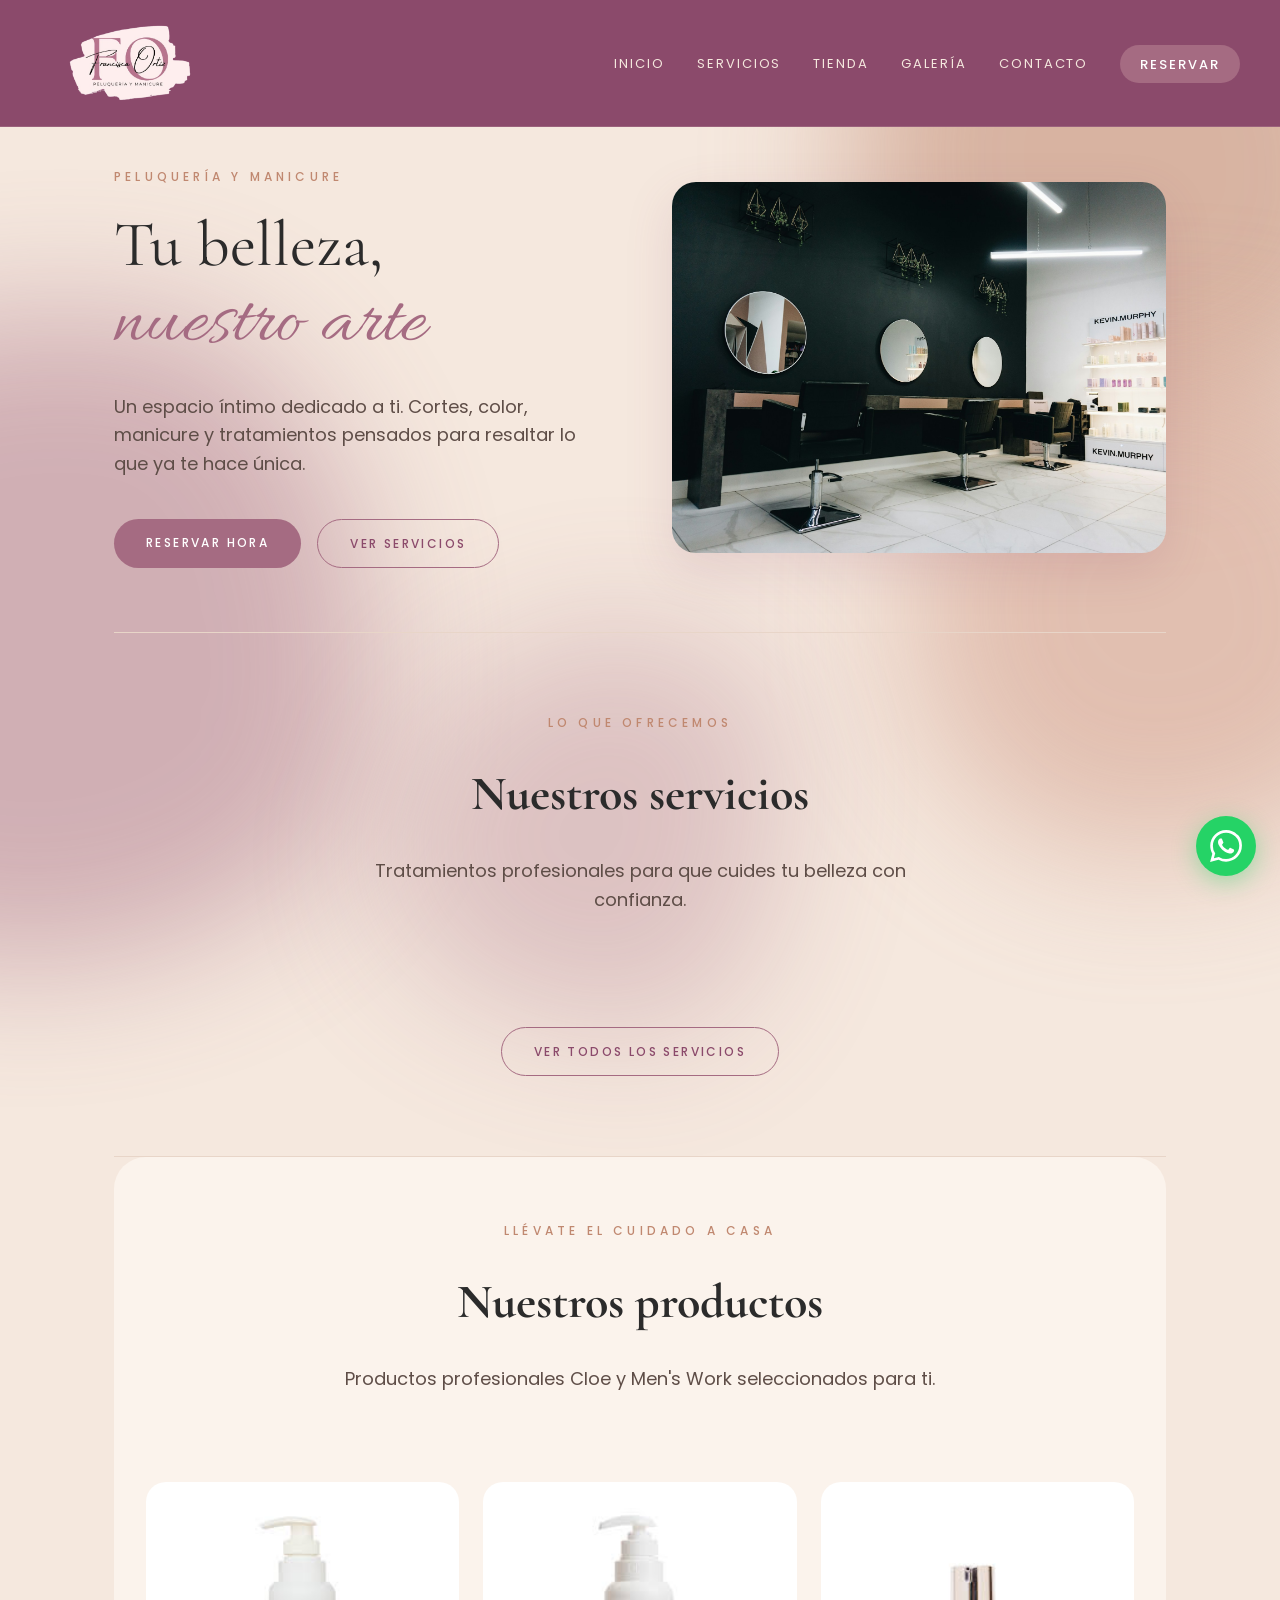
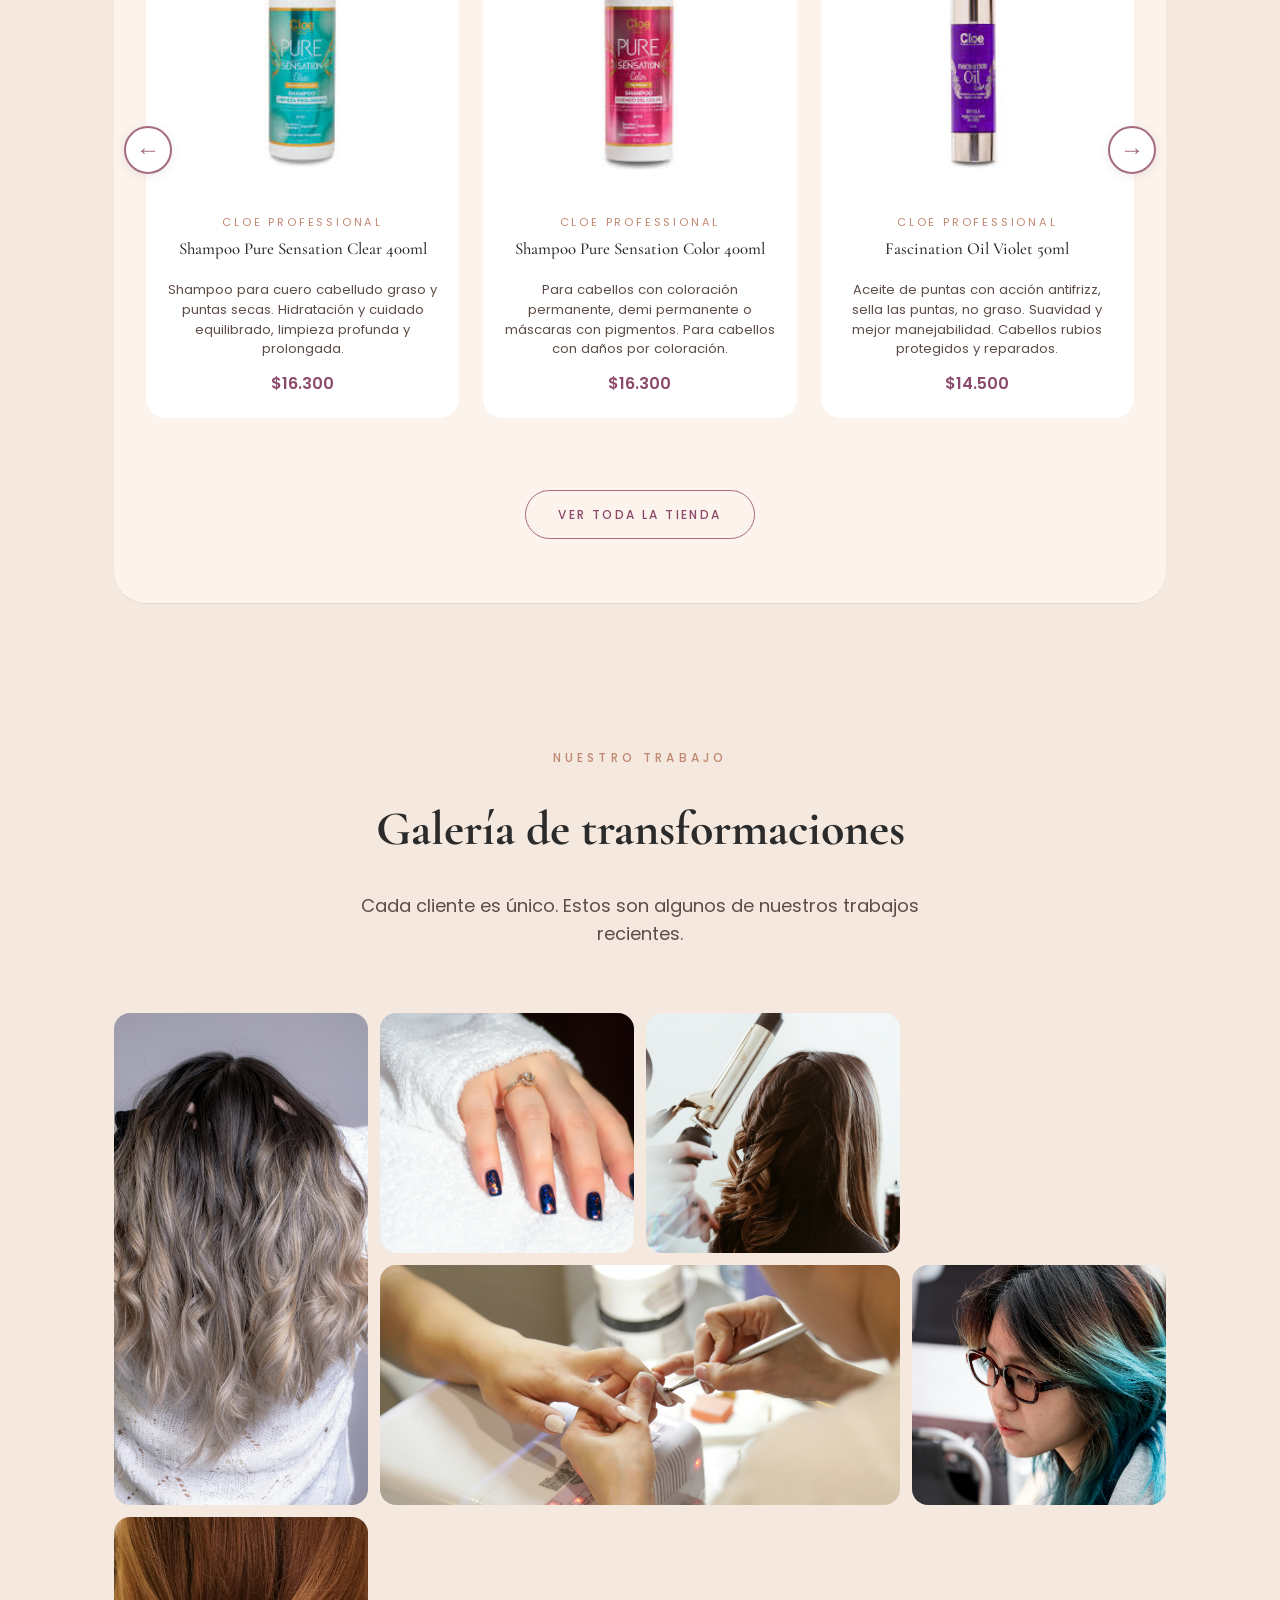
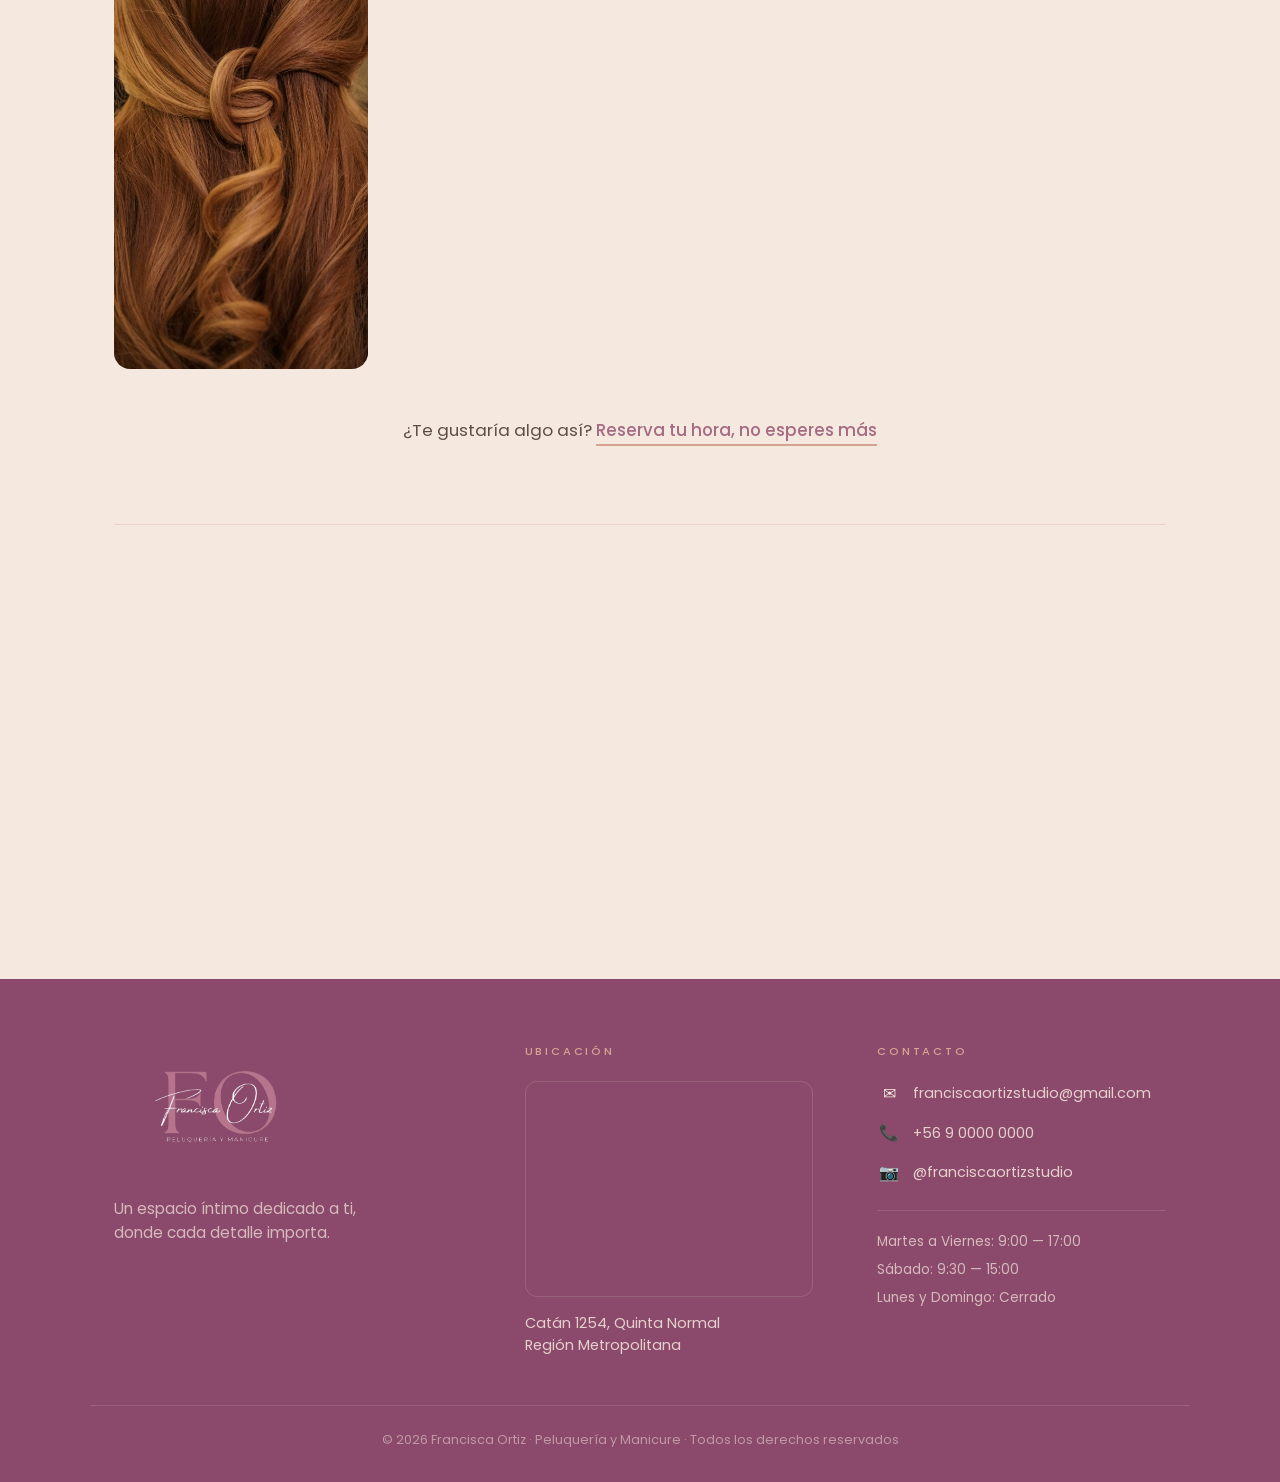
==== commit f7bc5165: "Conectar páginas públicas a servicios del backend" ====
--- a/index.html
+++ b/index.html
@@ -85,31 +85,7 @@
             <h2>Nuestros <span class="script">servicios</span></h2>
             <p class="lead">Tratamientos profesionales para que cuides tu belleza con confianza.</p>
 
-            <div class="services-grid stagger fade-in">
-                <article class="service-card">
-                    <h3>Tinte completo</h3>
-                    <p>Color profesional con productos Cloe Pure Sensation. El más solicitado.</p>
-                    <p class="price">Desde $35.000 <span class="duration">· 2 horas</span></p>
-                </article>
-
-                <article class="service-card">
-                    <h3>Esmaltado simple</h3>
-                    <p>Manicure clásica con esmalte tradicional. El servicio más pedido.</p>
-                    <p class="price">Desde $8.000 <span class="duration">· 45 min</span></p>
-                </article>
-
-                <article class="service-card">
-                    <h3>Corte de pelo</h3>
-                    <p>Cortes personalizados según tu estilo y tipo de cabello. Incluye lavado.</p>
-                    <p class="price">Desde $15.000 <span class="duration">· 45 min</span></p>
-                </article>
-
-                <article class="service-card">
-                    <h3>Poligel</h3>
-                    <p>Extensiones y esculpido con poligel profesional de larga duración.</p>
-                    <p class="price">Desde $22.000 <span class="duration">· 1.5 horas</span></p>
-                </article>
-            </div>
+            <div class="services-grid stagger fade-in" id="servicios-home"></div>
 
             <div class="section-cta">
                 <a href="servicios.html" class="btn btn-secondary">Ver todos los servicios</a>
--- a/styles.css
+++ b/styles.css
@@ -354,14 +354,71 @@
     background-color: var(--white);
     border-radius: 1.25rem;
     overflow: hidden;
-    transition: transform 0.3s;
     cursor: pointer;
     display: flex;
     flex-direction: column;
+    border: 1px solid transparent;
+    transition: transform 0.45s cubic-bezier(0.22, 1, 0.36, 1),
+                box-shadow 0.45s ease,
+                border-color 0.45s ease;
+    position: relative;
+}
+
+.product-card::before{
+    content: '';
+    position: absolute;
+    top: 0;
+    left: 0;
+    right: 0;
+    height: 3px;
+    background: linear-gradient(90deg, var(--rose-mauve) 0%, var(--copper) 100%);
+    transform: scaleX(0);
+    transform-origin: left;
+    transition: transform 0.45s cubic-bezier(0.22, 1, 0.36, 1);
+    z-index: 3;
 }
 
 .product-card:hover{
-    transform: translateY(-4px);
+    transform: translateY(-8px);
+    box-shadow: 0 16px 40px rgba(139, 74, 107, 0.15);
+    border-color: var(--copper-soft);
+}
+
+.product-card:hover::before{
+    transform: scaleX(1);
+}
+
+.product-card .product-image{
+    transition: background-color 0.45s ease;
+    overflow: hidden;
+}
+
+.product-card:hover .product-image{
+    background-color: var(--cream-light);
+}
+
+.product-card .product-image img{
+    transition: transform 0.7s cubic-bezier(0.22, 1, 0.36, 1);
+}
+
+.product-card:hover .product-image img{
+    transform: scale(1.06);
+}
+
+.product-card h3{
+    transition: color 0.3s ease;
+}
+
+.product-card:hover h3{
+    color: var(--rose-mauve-dark);
+}
+
+.product-card .product-price{
+    transition: transform 0.3s ease;
+}
+
+.product-card:hover .product-price{
+    transform: translateX(4px);
 }
 
 .product-image{
@@ -1032,8 +1089,11 @@
     display: flex;
     justify-content: space-between;
     margin-bottom: 3rem;
-    padding: 1.5rem 0;
-    border-bottom: 1px solid var(--nude);
+    padding: 1.75rem 2rem;
+    background-color: var(--white);
+    border-radius: 1.25rem;
+    box-shadow: 0 8px 32px rgba(139, 74, 107, 0.08);
+    border: 1px solid var(--nude);
     position: relative;
 }
 
@@ -1041,10 +1101,10 @@
     content: '';
     position: absolute;
     top: 50%;
-    left: 5%;
-    right: 5%;
+    left: 8%;
+    right: 8%;
     height: 2px;
-    background-color: var(--nude);
+    background: linear-gradient(90deg, transparent 0%, var(--copper-soft) 20%, var(--copper-soft) 80%, transparent 100%);
     z-index: 0;
 }
 
@@ -1052,11 +1112,11 @@
     display: flex;
     flex-direction: column;
     align-items: center;
-    gap: 0.5rem;
+    gap: 0.6rem;
     position: relative;
     z-index: 1;
-    background-color: var(--cream);
-    padding: 0 1rem;
+    background-color: var(--white);
+    padding: 0 0.75rem;
 }
 
 .step-number{
@@ -1098,6 +1158,23 @@
     color: var(--white);
 }
 
+.char-counter-reservar {
+    text-align: right;
+    color: var(--text-soft);
+    font-size: 0.75rem;
+    margin: 0.4rem 0 0 0;
+    transition: color 0.3s ease;
+}
+
+.char-counter-reservar.casi-lleno {
+    color: var(--copper);
+}
+
+.char-counter-reservar.lleno {
+    color: var(--rose-mauve-dark);
+    font-weight: 600;
+}
+
 /* APARTADO DE SELECCIÓN DE SERVICIO */
 
 .booking-step{
@@ -1122,33 +1199,76 @@
     font-size: 1rem;
 }
 
-.services-selection{
-    display: grid;
-    grid-template-columns: 1fr 1fr;
-    gap: 1rem;
-    margin-bottom: 2rem;
-}
-
 .service-option{
     background-color: var(--white);
-    padding: 1.5rem;
+    padding: 1.75rem;
     border-radius: 1rem;
     border: 2px solid var(--nude);
     cursor: pointer;
-    transition: all 0.3s;
+    transition: transform 0.4s cubic-bezier(0.22, 1, 0.36, 1),
+                box-shadow 0.4s ease,
+                border-color 0.4s ease,
+                background-color 0.4s ease;
     margin-bottom: 0;
+    position: relative;
+    overflow: hidden;
+}
+
+.service-option::before{
+    content: '';
+    position: absolute;
+    top: 0;
+    left: 0;
+    width: 4px;
+    height: 100%;
+    background: linear-gradient(180deg, var(--rose-mauve) 0%, var(--copper) 100%);
+    transform: scaleY(0);
+    transform-origin: top;
+    transition: transform 0.4s cubic-bezier(0.22, 1, 0.36, 1);
 }
 
 .service-option:hover{
     border-color: var(--copper-soft);
-    transform: translateY(-2px);
-    box-shadow: 0 4px 16px rgba(139, 74, 107, 0.06);
-}
-
+    transform: translateY(-4px);
+    box-shadow: 0 8px 24px rgba(139, 74, 107, 0.1);
+}
+
+.service-option:hover::before{
+    transform: scaleY(1);
+}
+
+/* Estado seleccionado: claramente diferenciado */
 .service-option.selected{
     border-color: var(--rose-mauve);
     background-color: var(--cream-light);
-    box-shadow: 0 4px 16px rgba(139, 74, 107, 0.12);
+    box-shadow: 0 8px 28px rgba(139, 74, 107, 0.18);
+    transform: translateY(-4px);
+}
+
+.service-option.selected::before{
+    transform: scaleY(1);
+}
+
+.service-option.selected::after{
+    content: '✓';
+    position: absolute;
+    top: 1rem;
+    right: 1rem;
+    width: 28px;
+    height: 28px;
+    background: linear-gradient(135deg, var(--rose-mauve) 0%, var(--rose-mauve-dark) 100%);
+    color: var(--white);
+    border-radius: 50%;
+    display: flex;
+    align-items: center;
+    justify-content: center;
+    font-size: 0.9rem;
+    font-weight: 600;
+    box-shadow: 0 2px 8px rgba(139, 74, 107, 0.25);
+}
+
+.service-option.selected h3{
+    color: var(--rose-mauve-dark);
 }
 
 .service-option h3{
@@ -1157,6 +1277,10 @@
     font-weight: 500;
     color: var(--text-dark);
     margin-bottom: 0.4rem;
+    transition: color 0.3s ease;
+}
+.service-option:hover h3{
+    color: var(--rose-mauve-dark);
 }
 
 .service-option p{
@@ -1215,10 +1339,11 @@
 
 .calendar-wrapper{
     background-color: var(--white);
-    padding: 1.5rem;
-    border-radius: 1.25rem;
+    padding: 2rem;
+    border-radius: 1.5rem;
     border: 1px solid var(--nude);
     margin-bottom: 2rem;
+    box-shadow: 0 8px 28px rgba(139, 74, 107, 0.06);
 }
 
 .calendar-header{
@@ -1230,31 +1355,35 @@
 
 .calendar-month{
     font-family: var(--font-serif);
-    font-size: 1.4rem;
-    font-weight: 500;
-    color: var(--text-dark);
+    font-size: 1.6rem;
+    font-weight: 500;
+    color: var(--rose-mauve-dark);
     margin: 0;
     text-transform: capitalize;
+    letter-spacing: 0.02em;
 }
 
 .calendar-nav{
-    width: 36px;
-    height: 36px;
+    width: 40px;
+    height: 40px;
     border-radius: 50%;
-    border: 1px solid var(--nude);
+    border: 1.5px solid var(--nude);
     background-color: var(--white);
     color: var(--rose-mauve-dark);
-    font-size: 1.2rem;
+    font-size: 1.3rem;
     cursor: pointer;
-    transition: all 0.2s;
+    transition: all 0.3s cubic-bezier(0.22, 1, 0.36, 1);
     display: flex;
     align-items: center;
     justify-content: center;
 }
 
 .calendar-nav:hover{
-    background-color: var(--cream-light);
+    background: linear-gradient(135deg, var(--rose-mauve) 0%, var(--rose-mauve-dark) 100%);
     border-color: var(--rose-mauve);
+    color: var(--white);
+    transform: scale(1.08);
+    box-shadow: 0 4px 12px rgba(139, 74, 107, 0.25);
 }
 
 .calendar-weekdays{
@@ -1287,17 +1416,19 @@
     justify-content: center;
     font-size: 0.95rem;
     background-color: transparent;
-    border: 1px solid transparent;
+    border: 1.5px solid transparent;
     border-radius: 0.75rem;
     cursor: pointer;
     color: var(--text-dark);
-    transition: all 0.2s;
+    transition: all 0.25s cubic-bezier(0.22, 1, 0.36, 1);
     font-family: var(--font-sans);
-}
-
-.calendar-day:hover:not(.disabled):not(.empty){
-    background-color: var(--cream);
+    font-weight: 500;
+}
+
+.calendar-day:hover:not(.disabled):not(.empty):not(.selected){
+    background-color: var(--cream-light);
     border-color: var(--copper-soft);
+    transform: scale(1.05);
 }
 
 .calendar-day.empty{
@@ -1317,10 +1448,12 @@
 }
 
 .calendar-day.selected{
-    background-color: var(--rose-mauve);
+    background: linear-gradient(135deg, var(--rose-mauve) 0%, var(--rose-mauve-dark) 100%);
     color: var(--white);
-    border-color: var(--rose-mauve);
-    font-weight: 500;
+    border-color: var(--rose-mauve-dark);
+    font-weight: 600;
+    box-shadow: 0 4px 14px rgba(139, 74, 107, 0.35);
+    transform: scale(1.05);
 }
 
 .calendar-day.has-availability{
@@ -1372,28 +1505,34 @@
 }
 
 .time-slot{
-    padding: 0.75rem 0.5rem;
+    padding: 0.9rem 0.5rem;
     background-color: var(--white);
     border: 1.5px solid var(--nude);
-    border-radius: 0.5rem;
-    font-size: 0.9rem;
+    border-radius: 0.75rem;
+    font-size: 0.95rem;
     cursor: pointer;
     text-align: center;
-    transition: all 0.2s;
+    transition: all 0.3s cubic-bezier(0.22, 1, 0.36, 1);
     font-family: var(--font-sans);
     color: var(--text-dark);
-}
-
-.time-slot:hover:not(.disabled){
-    border-color: var(--copper-soft);
+    font-weight: 500;
+}
+
+.time-slot:hover:not(.disabled):not(.selected){
+    border-color: var(--rose-mauve);
     background-color: var(--cream-light);
+    color: var(--rose-mauve-dark);
+    transform: translateY(-2px);
+    box-shadow: 0 4px 12px rgba(139, 74, 107, 0.12);
 }
 
 .time-slot.selected{
-    background-color: var(--rose-mauve);
+    background: linear-gradient(135deg, var(--rose-mauve) 0%, var(--rose-mauve-dark) 100%);
     color: var(--white);
-    border-color: var(--rose-mauve);
-    font-weight: 500;
+    border-color: var(--rose-mauve-dark);
+    font-weight: 600;
+    box-shadow: 0 6px 16px rgba(139, 74, 107, 0.3);
+    transform: translateY(-2px);
 }
 
 .time-slot.disabled{
@@ -1425,27 +1564,41 @@
     letter-spacing: 0.2em;
     text-transform: uppercase;
     color: var(--copper);
-    margin-bottom: 0.5rem;
-    font-weight: 500;
+    margin-bottom: 0.6rem;
+    font-weight: 600;
+    transition: color 0.3s ease;
+}
+
+.form-field:focus-within label{
+    color: var(--rose-mauve-dark);
 }
 
 .form-field input,
 .form-field textarea{
     width: 100%;
-    padding: 0.875rem 1rem;
+    padding: 1rem 1.15rem;
     border: 1.5px solid var(--nude);
     border-radius: 0.75rem;
-    background-color: var(--white);
+    background-color: var(--cream-light);
     font-size: 1rem;
     font-family: var(--font-sans);
     color: var(--text-dark);
-    transition: border-color 0.2s;
+    transition: all 0.3s cubic-bezier(0.22, 1, 0.36, 1);
+}
+
+.form-field input:hover,
+.form-field textarea:hover{
+    border-color: var(--copper-soft);
+    background-color: var(--white);
 }
 
 .form-field input:focus,
 .form-field textarea:focus{
     outline: none;
     border-color: var(--rose-mauve);
+    background-color: var(--white);
+    box-shadow: 0 0 0 4px rgba(165, 107, 130, 0.12);
+    transform: translateY(-1px);
 }
 
 .form-field input::placeholder,
@@ -1463,23 +1616,34 @@
     display: flex;
     align-items: center;
     gap: 0.75rem;
-    margin: 1.5rem 0;
+    margin: 2rem 0 1.5rem;
+    padding: 1rem 1.25rem;
+    background-color: var(--cream-light);
+    border-radius: 0.75rem;
+    border: 1.5px solid transparent;
+    transition: all 0.3s ease;
+}
+
+.form-field-checkbox:hover{
+    border-color: var(--copper-soft);
 }
 
 .form-field-checkbox input[type="checkbox"]{
-    width: 18px;
-    height: 18px;
+    width: 20px;
+    height: 20px;
     accent-color: var(--rose-mauve);
     cursor: pointer;
+    flex-shrink: 0;
 }
 
 .form-field-checkbox label{
-    font-size: 0.875rem;
+    font-size: 0.9rem;
     color: var(--text-soft);
     margin-bottom: 0;
     text-transform: none;
     letter-spacing: 0;
     cursor: pointer;
+    font-weight: 400;
 }
 
 /* APARTADO DE CONFIRMACIÓN */
@@ -1551,12 +1715,25 @@
 
 .booking-summary-sidebar{
     background-color: var(--white);
-    padding: 1.75rem;
-    border-radius: 1.25rem;
+    padding: 2rem;
+    border-radius: 1.5rem;
     border: 1px solid var(--nude);
     position: sticky;
     top: 100px;
     align-self: start;
+    box-shadow: 0 8px 32px rgba(139, 74, 107, 0.08);
+    overflow: hidden;
+    position: sticky;
+}
+
+.booking-summary-sidebar::before{
+    content: '';
+    position: absolute;
+    top: 0;
+    left: 0;
+    right: 0;
+    height: 4px;
+    background: linear-gradient(90deg, var(--rose-mauve) 0%, var(--copper) 100%);
 }
 
 .booking-summary-sidebar h3{
@@ -2836,17 +3013,459 @@
 
 /* IMAGEN DE PRODUCTO (con foto real o placeholder) */
 
+.product-image {
+    background-color: var(--white);
+    padding: 1.5rem;
+}
+
 .product-image img {
     width: 100%;
     height: 100%;
-    object-fit: cover;
+    object-fit: contain;
     display: block;
+    max-height: 100%;
+    max-width: 100%;
+}
+
+.product-image.sin-imagen {
+    background: linear-gradient(135deg, var(--cream) 0%, var(--nude) 100%);
+    position: relative;
+}
+
+.product-image.sin-imagen::before {
+    content: '✦';
+    position: absolute;
+    top: 38%;
+    left: 50%;
+    transform: translateX(-50%);
+    font-size: 1.5rem;
+    color: var(--copper-soft);
+    opacity: 0.6;
 }
 
 .product-image.sin-imagen::after {
     content: 'Imagen próximamente';
+    position: absolute;
+    top: 56%;
+    left: 50%;
+    transform: translateX(-50%);
     color: var(--copper);
     font-size: 0.7rem;
     letter-spacing: 0.15em;
     text-transform: uppercase;
+    white-space: nowrap;
+}
+
+/* MODAL DE TERMINOS Y CONDICIONES */
+
+.link-terms {
+    background: none;
+    border: none;
+    padding: 0;
+    color: var(--rose-mauve);
+    font-weight: 600;
+    cursor: pointer;
+    text-decoration: underline;
+    text-underline-offset: 3px;
+    font-family: inherit;
+    font-size: inherit;
+    transition: color 0.2s ease;
+}
+
+.link-terms:hover {
+    color: var(--rose-mauve-dark);
+}
+
+.modal-overlay {
+    position: fixed;
+    top: 0;
+    left: 0;
+    width: 100%;
+    height: 100%;
+    background-color: rgba(43, 43, 43, 0.55);
+    backdrop-filter: blur(4px);
+    -webkit-backdrop-filter: blur(4px);
+    display: flex;
+    align-items: center;
+    justify-content: center;
+    padding: 1.5rem;
+    z-index: 10000;
+    opacity: 0;
+    visibility: hidden;
+    transition: opacity 0.35s ease, visibility 0.35s ease;
+}
+
+.modal-overlay.open {
+    opacity: 1;
+    visibility: visible;
+}
+
+.modal-box {
+    background-color: var(--white);
+    border-radius: 1.5rem;
+    max-width: 600px;
+    width: 100%;
+    max-height: 85vh;
+    overflow-y: auto;
+    position: relative;
+    box-shadow: 0 20px 60px rgba(139, 74, 107, 0.3);
+    transform: scale(0.92) translateY(20px);
+    transition: transform 0.4s cubic-bezier(0.22, 1, 0.36, 1);
+}
+
+.modal-overlay.open .modal-box {
+    transform: scale(1) translateY(0);
+}
+
+.modal-close {
+    position: absolute;
+    top: 1rem;
+    right: 1rem;
+    width: 36px;
+    height: 36px;
+    border-radius: 50%;
+    border: none;
+    background-color: var(--cream-light);
+    color: var(--rose-mauve-dark);
+    font-size: 1.4rem;
+    line-height: 1;
+    cursor: pointer;
+    display: flex;
+    align-items: center;
+    justify-content: center;
+    transition: all 0.25s ease;
+    z-index: 2;
+}
+
+.modal-close:hover {
+    background-color: var(--rose-mauve);
+    color: var(--white);
+    transform: rotate(90deg);
+}
+
+.modal-header {
+    padding: 2.5rem 2.5rem 1rem;
+    text-align: center;
+    border-bottom: 1px solid var(--cream);
+}
+
+.modal-header .eyebrow {
+    margin-bottom: 0.75rem;
+}
+
+.modal-header h2 {
+    font-family: var(--font-serif);
+    font-size: 2rem;
+    color: var(--text-dark);
+    margin: 0;
+    font-weight: 500;
+}
+
+.modal-header h2 .script {
+    font-family: var(--font-script);
+    color: var(--rose-mauve);
+    font-size: 2.4rem;
+}
+
+.modal-content {
+    padding: 2rem 2.5rem;
+}
+
+.termino-item {
+    display: flex;
+    gap: 1.25rem;
+    margin-bottom: 1.75rem;
+    align-items: flex-start;
+}
+
+.termino-item:last-child {
+    margin-bottom: 0;
+}
+
+.termino-numero {
+    flex-shrink: 0;
+    width: 36px;
+    height: 36px;
+    border-radius: 50%;
+    background: linear-gradient(135deg, var(--rose-mauve) 0%, var(--rose-mauve-dark) 100%);
+    color: var(--white);
+    display: flex;
+    align-items: center;
+    justify-content: center;
+    font-weight: 600;
+    font-size: 0.95rem;
+    box-shadow: 0 4px 12px rgba(139, 74, 107, 0.25);
+}
+
+.termino-texto h3 {
+    font-family: var(--font-serif);
+    font-size: 1.15rem;
+    color: var(--rose-mauve-dark);
+    margin: 0 0 0.4rem 0;
+    font-weight: 500;
+}
+
+.termino-texto p {
+    color: var(--text-soft);
+    font-size: 0.95rem;
+    line-height: 1.6;
+    margin: 0;
+}
+
+.modal-footer {
+    padding: 1.5rem 2.5rem 2.5rem;
+    text-align: center;
+    border-top: 1px solid var(--cream);
+}
+
+.modal-footer .btn {
+    min-width: 200px;
+}
+
+body.modal-abierto {
+    overflow: hidden;
+}
+
+@media (max-width: 600px) {
+    .modal-header {
+        padding: 2rem 1.5rem 1rem;
+    }
+
+    .modal-header h2 {
+        font-size: 1.6rem;
+    }
+
+    .modal-content {
+        padding: 1.5rem;
+    }
+
+    .modal-footer {
+        padding: 1.5rem;
+    }
+
+    .termino-item {
+        gap: 1rem;
+    }
+}
+
+/* HONEYPOT ANTI-SPAM (invisible para humanos) */
+
+.honeypot-field {
+    position: absolute;
+    left: -9999px;
+    width: 1px;
+    height: 1px;
+    overflow: hidden;
+    opacity: 0;
+    pointer-events: none;
+}
+
+/* PESTAÑAS DEL PANEL ADMIN */
+.admin-tabs {
+    display: flex;
+    gap: 0.5rem;
+    margin-bottom: 2rem;
+    border-bottom: 1px solid var(--nude);
+}
+
+.admin-tab {
+    background: none;
+    border: none;
+    padding: 0.85rem 1.5rem;
+    font-size: 0.95rem;
+    color: var(--text-soft);
+    cursor: pointer;
+    border-bottom: 2px solid transparent;
+    margin-bottom: -1px;
+    transition: color 0.2s, border-color 0.2s;
+}
+
+.admin-tab:hover { color: var(--text-dark); }
+
+.admin-tab.active {
+    color: var(--copper);
+    border-bottom-color: var(--copper);
+    font-weight: 500;
+}
+
+.admin-tab-content { display: none; }
+.admin-tab-content.active { display: block; }
+
+/* LISTA DE SERVICIOS EN EL ADMIN */
+.servicios-admin-list {
+    display: flex;
+    flex-direction: column;
+    gap: 1rem;
+}
+
+.servicio-card {
+    background-color: var(--white);
+    border: 1px solid var(--nude);
+    border-radius: 1rem;
+    padding: 1.5rem;
+}
+
+.servicio-inactivo { opacity: 0.55; }
+
+.servicio-titulo {
+    display: flex;
+    align-items: center;
+    gap: 0.75rem;
+    margin-bottom: 0.5rem;
+    flex-wrap: wrap;
+}
+
+.servicio-titulo h3 {
+    font-family: var(--font-serif);
+    font-size: 1.25rem;
+    color: var(--text-dark);
+    margin: 0;
+    font-weight: 500;
+}
+
+.servicio-categoria {
+    font-size: 0.7rem;
+    letter-spacing: 0.1em;
+    text-transform: uppercase;
+    color: var(--copper);
+    background-color: var(--cream-light);
+    padding: 0.2rem 0.6rem;
+    border-radius: 1rem;
+}
+
+.servicio-badge-off {
+    font-size: 0.7rem;
+    text-transform: uppercase;
+    letter-spacing: 0.08em;
+    color: #b04a4a;
+    background-color: #f7e3e3;
+    padding: 0.2rem 0.6rem;
+    border-radius: 1rem;
+}
+
+.servicio-desc {
+    color: var(--text-soft);
+    font-size: 0.95rem;
+    margin: 0 0 0.5rem 0;
+    line-height: 1.5;
+}
+
+.servicio-meta {
+    color: var(--text-dark);
+    font-weight: 500;
+    margin: 0;
+}
+
+/* BOTONES EXTRA */
+.btn-small { padding: 0.5rem 1rem; font-size: 0.85rem; }
+
+/* ENCABEZADO CON BOTÓN */
+.admin-section-titulo { display: flex; align-items: center; gap: 0.75rem; }
+
+/* ACCIONES EN TARJETA DE SERVICIO */
+.servicio-acciones {
+    display: flex;
+    gap: 0.5rem;
+    margin-top: 1rem;
+    flex-wrap: wrap;
+}
+.servicio-acciones button {
+    background: none;
+    border: 1px solid var(--nude);
+    border-radius: 0.6rem;
+    padding: 0.45rem 0.9rem;
+    font-size: 0.85rem;
+    color: var(--text-soft);
+    cursor: pointer;
+    transition: all 0.2s;
+}
+.servicio-acciones button:hover { border-color: var(--copper); color: var(--copper); }
+.btn-eliminar-servicio { color: #b04a4a; border-color: #e7c4c4; }
+.btn-eliminar-servicio:hover { background-color: #f7e3e3; color: #b04a4a; }
+
+/* MODAL DE SERVICIO */
+.servicio-modal-overlay {
+    position: fixed;
+    inset: 0;
+    background-color: rgba(60, 40, 35, 0.45);
+    display: flex;
+    align-items: center;
+    justify-content: center;
+    padding: 1rem;
+    z-index: 1000;
+}
+.servicio-modal-box {
+    background-color: var(--white);
+    border-radius: 1.25rem;
+    padding: 2rem;
+    width: 100%;
+    max-width: 480px;
+    max-height: 90vh;
+    overflow-y: auto;
+}
+.servicio-modal-box h2 {
+    font-family: var(--font-serif);
+    color: var(--text-dark);
+    margin: 0 0 1.5rem 0;
+    font-weight: 500;
+}
+
+/* FORMULARIO DEL MODAL DE SERVICIO */
+.servicio-modal-box .form-grupo {
+    margin-bottom: 1.25rem;
+}
+
+.servicio-modal-box label {
+    display: block;
+    font-size: 0.7rem;
+    letter-spacing: 0.15em;
+    text-transform: uppercase;
+    color: var(--copper);
+    margin-bottom: 0.5rem;
+    font-weight: 600;
+}
+
+.servicio-modal-box input,
+.servicio-modal-box select,
+.servicio-modal-box textarea {
+    width: 100%;
+    padding: 0.85rem 1rem;
+    border: 1.5px solid var(--nude);
+    border-radius: 0.75rem;
+    background-color: var(--cream-light);
+    font-family: var(--font-sans);
+    font-size: 0.95rem;
+    color: var(--text-dark);
+    box-sizing: border-box;
+    transition: all 0.2s;
+}
+
+.servicio-modal-box input:focus,
+.servicio-modal-box select:focus,
+.servicio-modal-box textarea:focus {
+    outline: none;
+    border-color: var(--rose-mauve);
+    background-color: var(--white);
+    box-shadow: 0 0 0 4px rgba(165, 107, 130, 0.12);
+}
+
+.servicio-modal-box textarea {
+    resize: vertical;
+    min-height: 90px;
+}
+
+.servicio-modal-box .form-fila {
+    display: flex;
+    gap: 1rem;
+}
+
+.servicio-modal-box .form-fila .form-grupo {
+    flex: 1;
+}
+
+.servicio-modal-box .modal-acciones {
+    display: flex;
+    justify-content: flex-end;
+    gap: 0.75rem;
+    margin-top: 1.5rem;
 }
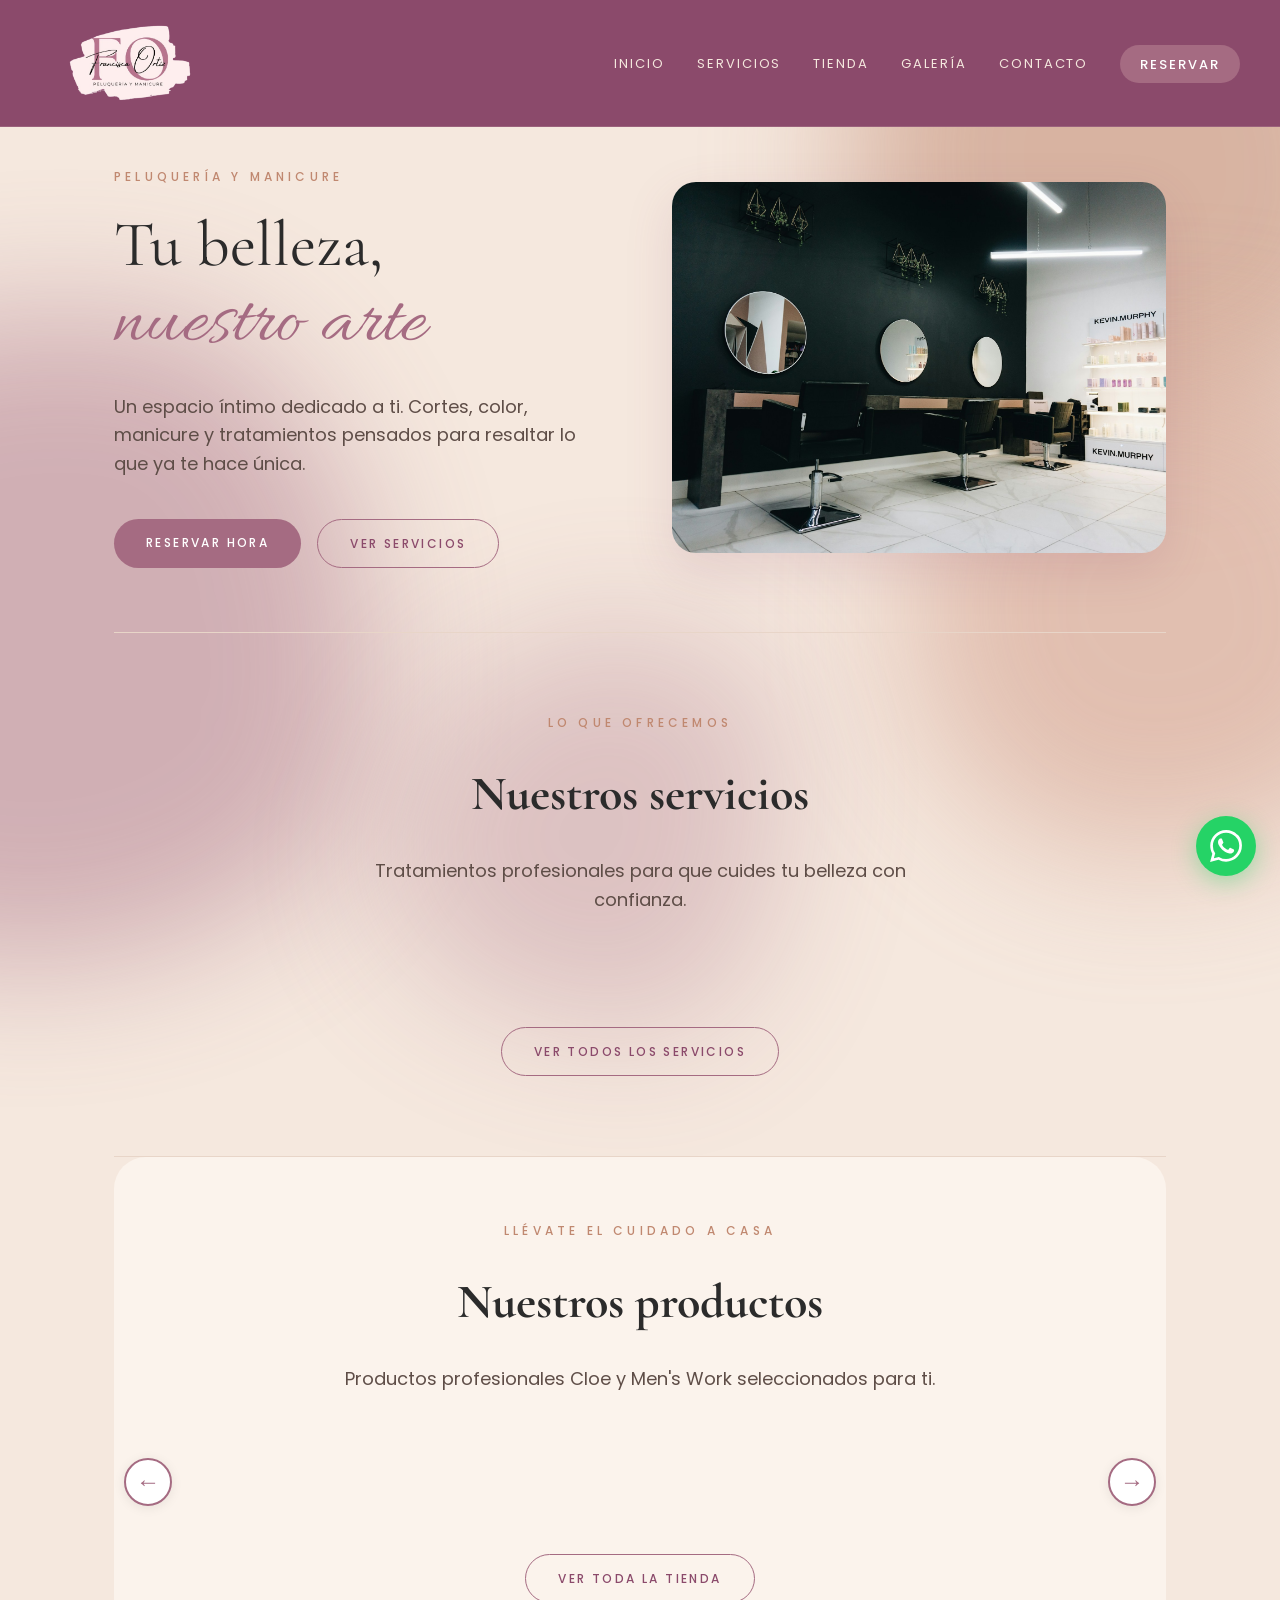
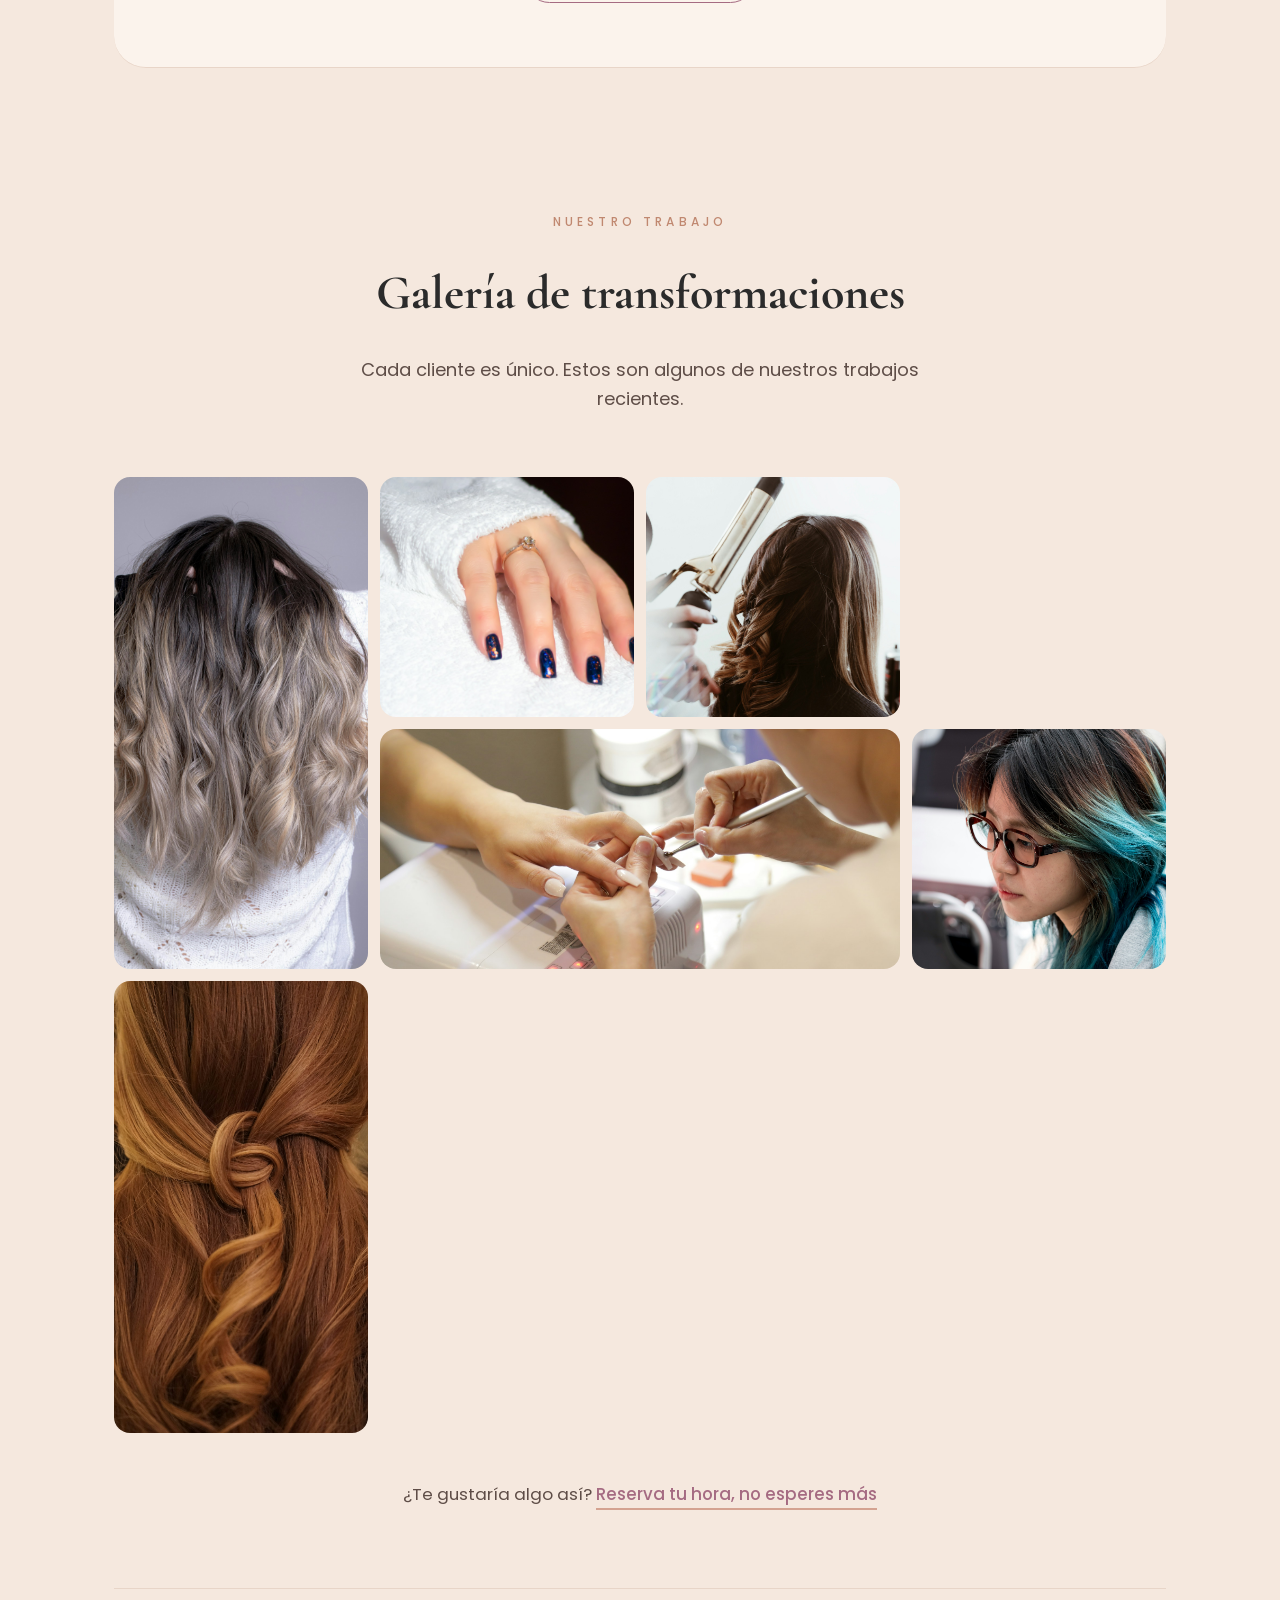
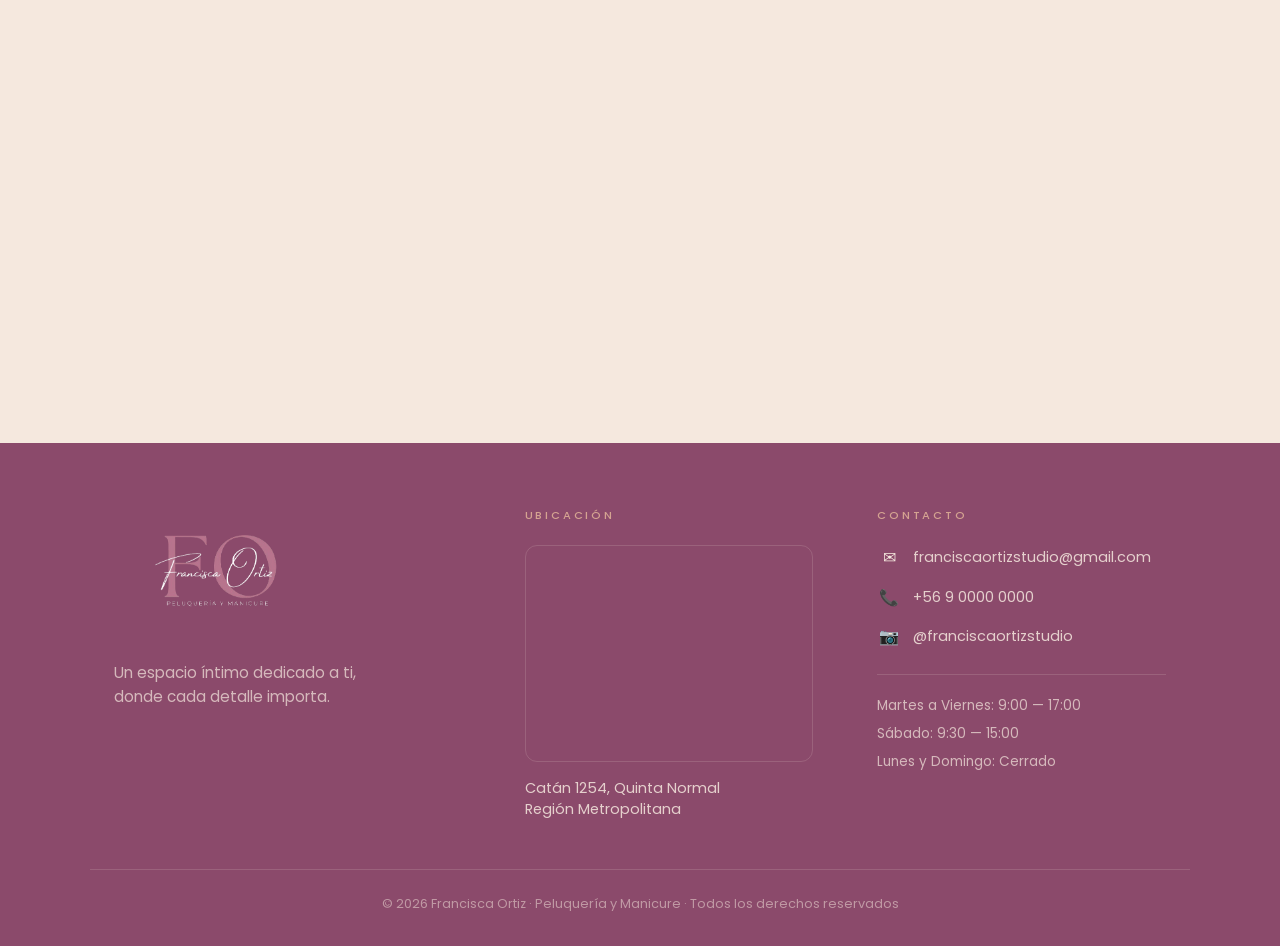
==== commit 745429e4: "config.js + los archivos reemplazados" ====
--- a/index.html
+++ b/index.html
@@ -213,6 +213,7 @@
         </svg>
     </a>
 
+    <script src="config.js"></script>
     <script src="menu.js"></script>
     <script src="productos.js"></script>
     <script src="script.js"></script>
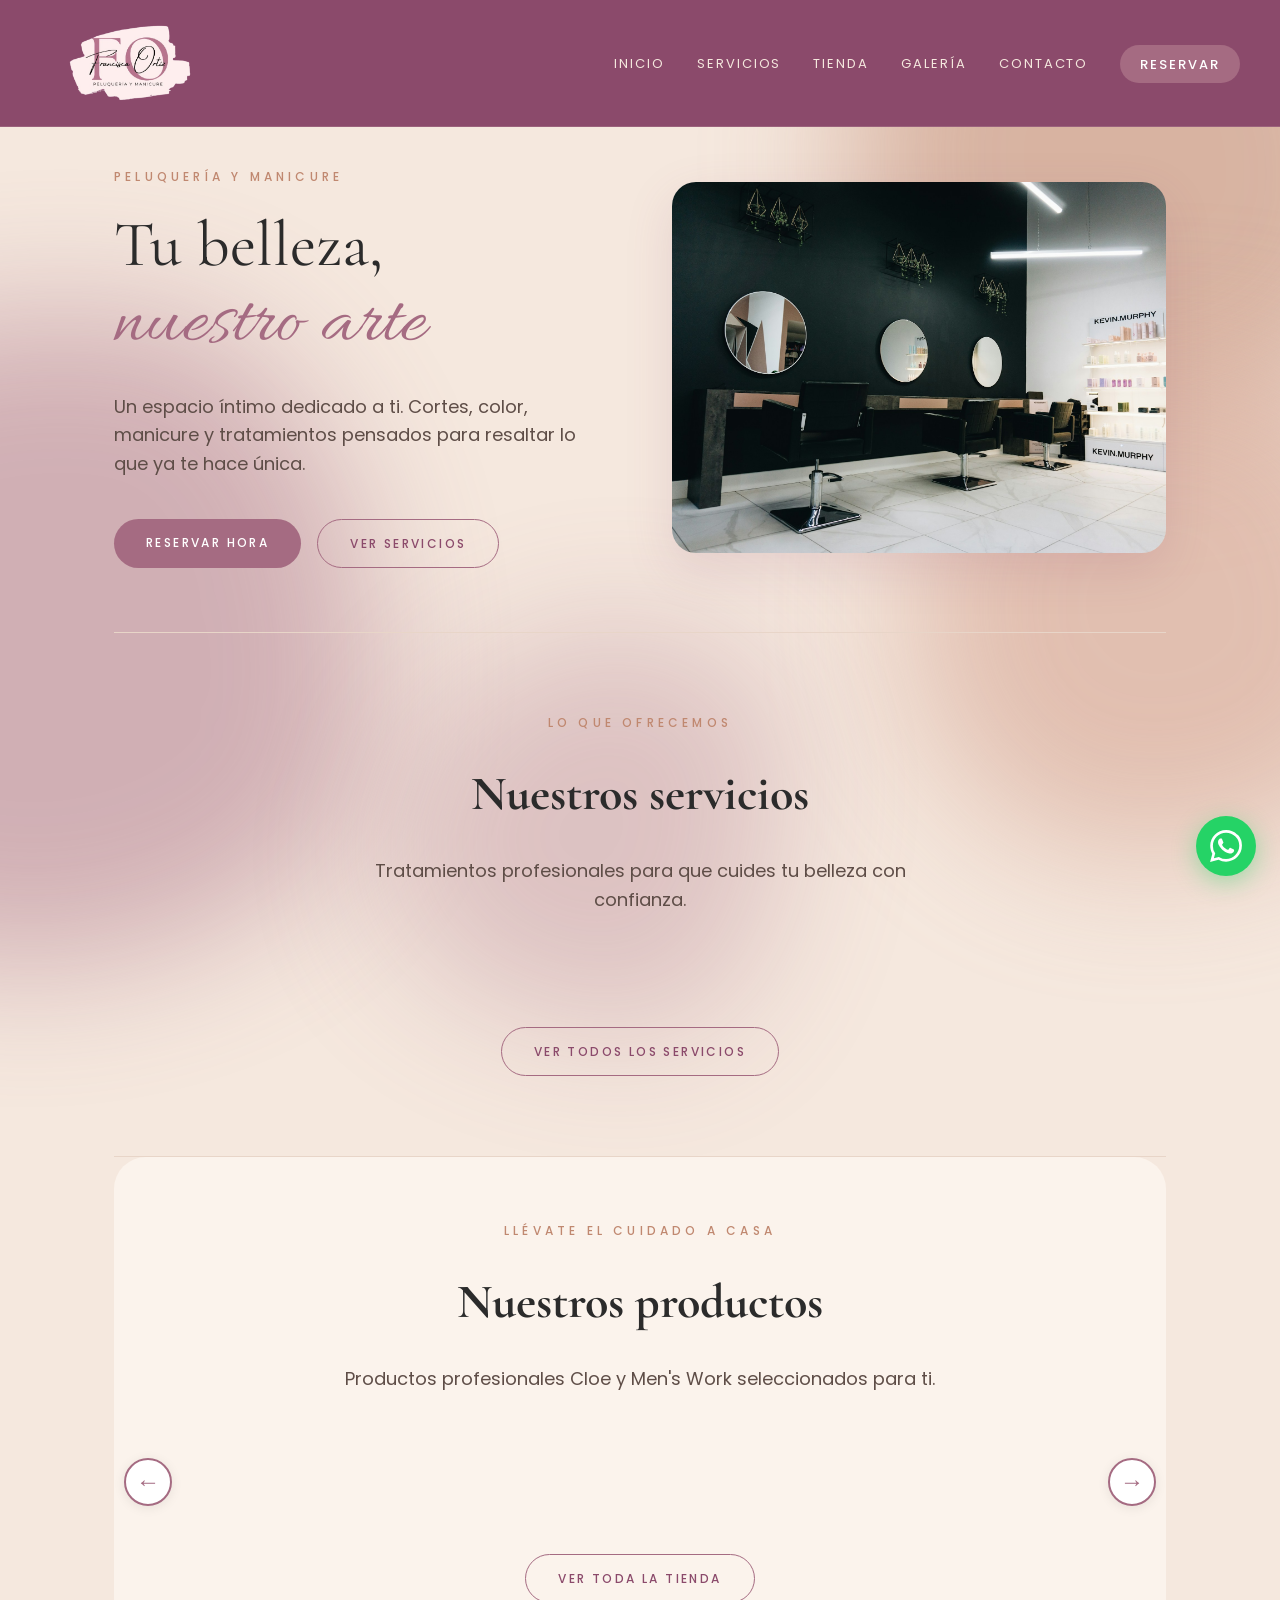
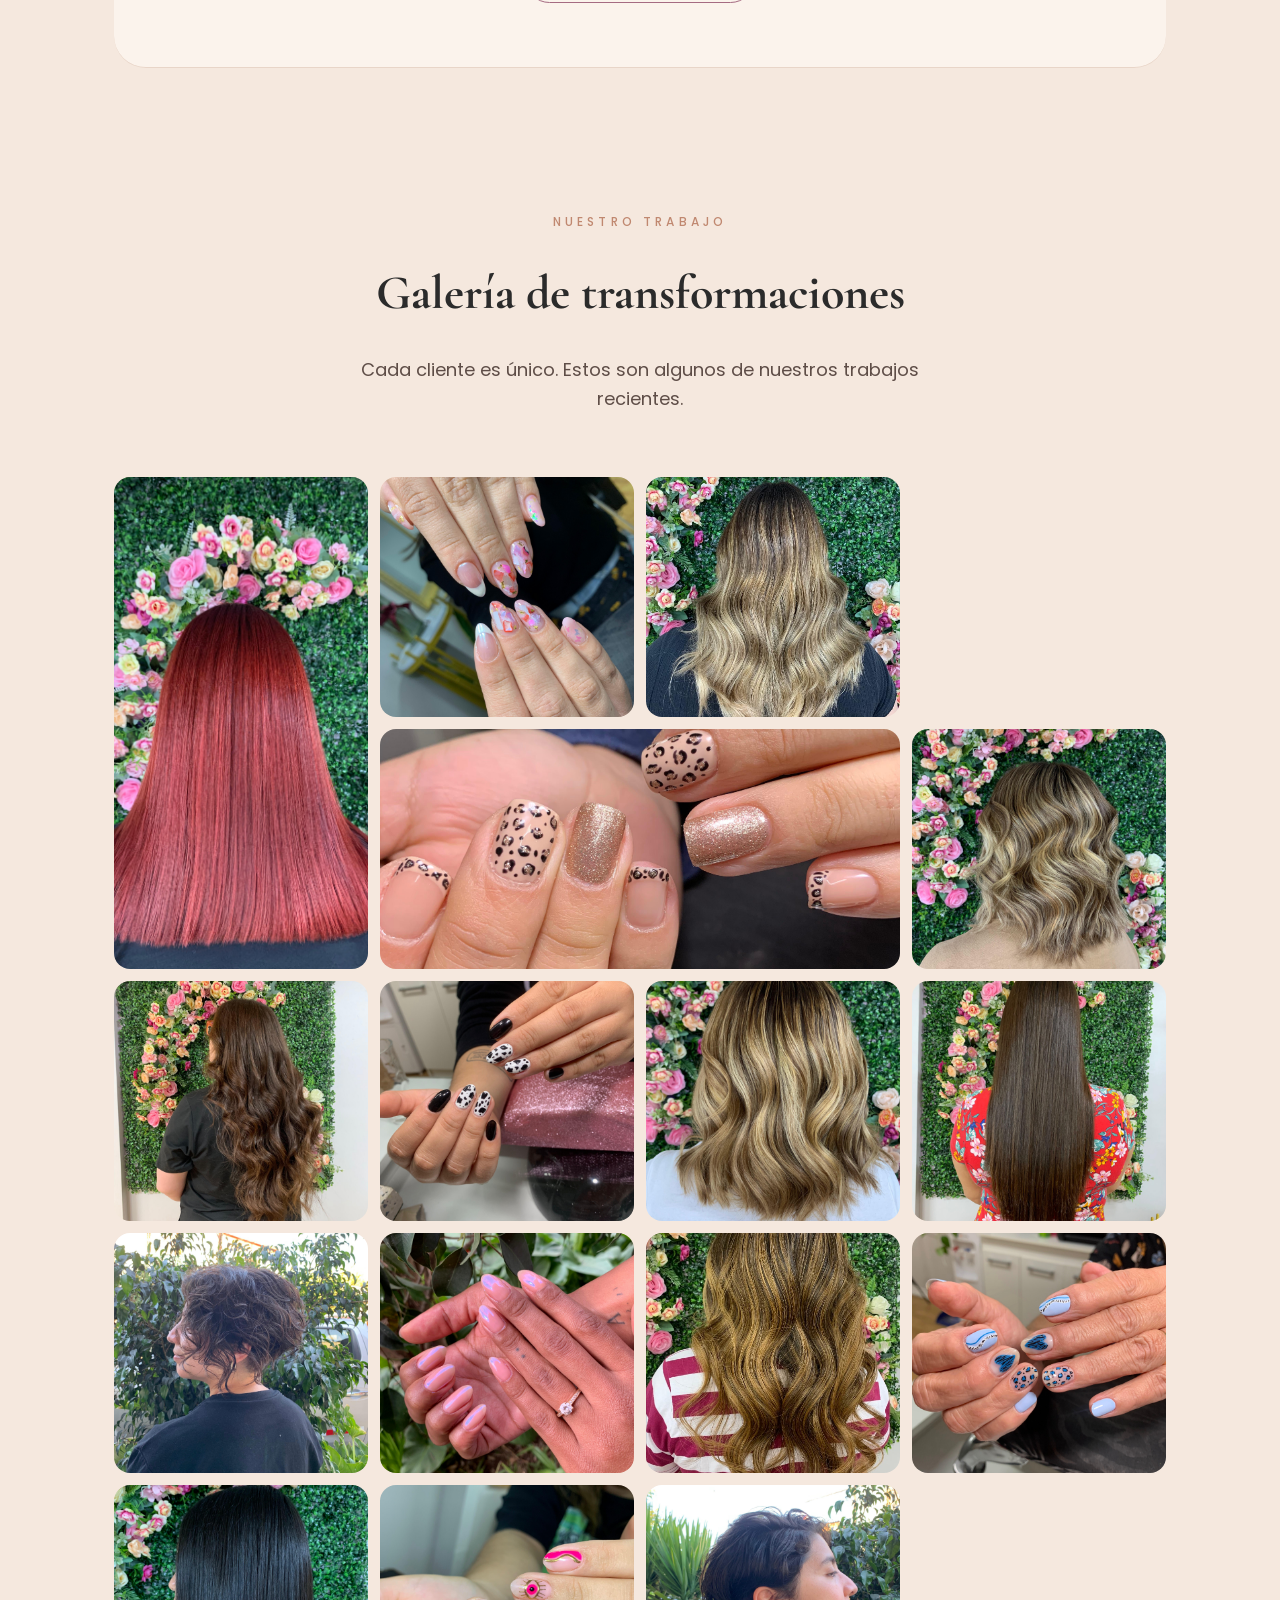
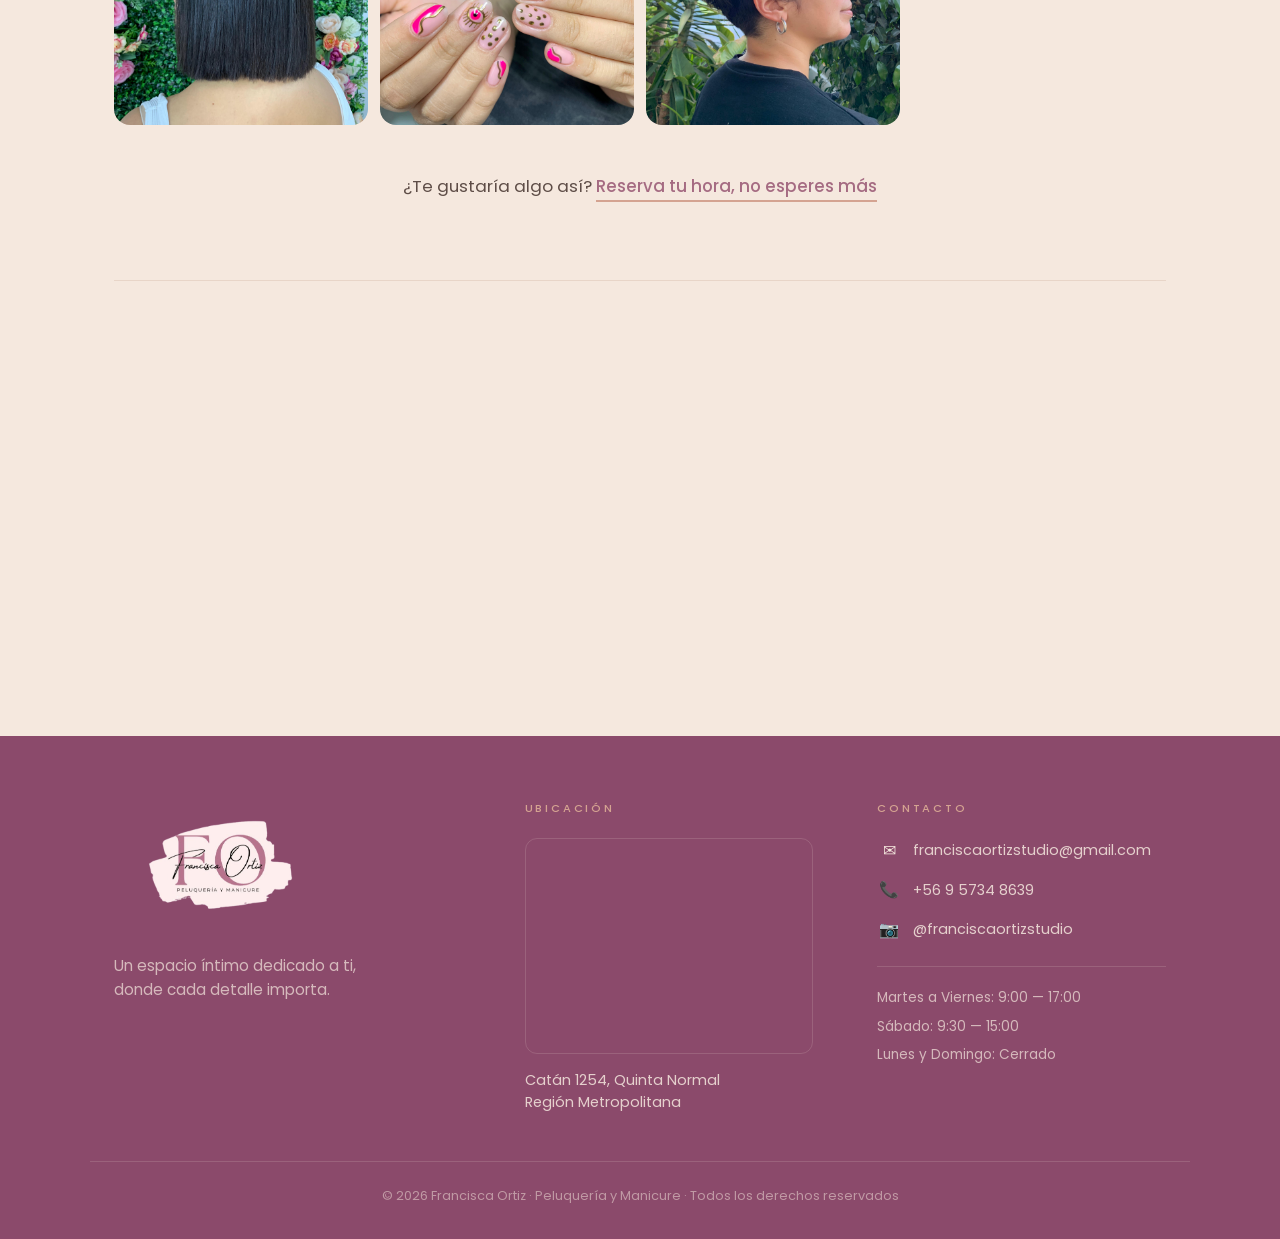
==== commit 1b19cc5c: "Galería, hero, WhatsApp real, footer, lunes y panel admin" ====
--- a/index.html
+++ b/index.html
@@ -134,6 +134,36 @@
                 <div class="gallery-item">
                     <img src="images/galeria-6.jpg" alt="Trabajo terminado">
                 </div>
+                <div class="gallery-item">
+                    <img src="images/galeria-7.jpg" alt="Trabajo terminado">
+                </div>
+                <div class="gallery-item">
+                    <img src="images/galeria-8.jpg" alt="Trabajo terminado">
+                </div>
+                <div class="gallery-item">
+                    <img src="images/galeria-9.jpg" alt="Trabajo terminado">
+                </div>
+                <div class="gallery-item">
+                    <img src="images/galeria-10.jpg" alt="Trabajo terminado">
+                </div>
+                <div class="gallery-item">
+                    <img src="images/galeria-11.jpg" alt="Trabajo terminado">
+                </div>
+                <div class="gallery-item">
+                    <img src="images/galeria-12.jpg" alt="Trabajo terminado">
+                </div>
+                <div class="gallery-item">
+                    <img src="images/galeria-13.jpg" alt="Trabajo terminado">
+                </div>
+                <div class="gallery-item">
+                    <img src="images/galeria-14.jpg" alt="Trabajo terminado">
+                </div>
+                <div class="gallery-item">
+                    <img src="images/galeria-15.jpg" alt="Trabajo terminado">
+                </div>
+                <div class="gallery-item">
+                    <img src="images/galeria-16.jpg" alt="Trabajo terminado">
+                </div>
             </div>
 
             <p class="gallery-cta">¿Te gustaría algo así? <a href="reservar.html">Reserva tu hora, no esperes más</a></p>
@@ -157,7 +187,7 @@
         <div class="footer-grid">
             <div class="footer-brand">
                 <a href="index.html" class="logo footer-logo">
-                    <img src="images/logo-fo-blanco.png" alt="Francisca Ortiz - Peluquería y Manicure">
+                    <img src="images/logo-fo.png" alt="Francisca Ortiz - Peluquería y Manicure">
                 </a>
                 <p class="footer-about">Un espacio íntimo dedicado a ti, donde cada detalle importa.</p>
             </div>
@@ -183,7 +213,7 @@
                     </li>
                     <li>
                         <span class="contact-icon">📞</span>
-                        <a href="https://wa.me/56900000000">+56 9 0000 0000</a>
+                        <a href="https://wa.me/56957348639">+56 9 5734 8639</a>
                     </li>
                     <li>
                         <span class="contact-icon">📷</span>
@@ -203,7 +233,7 @@
         </div>
     </footer>
 
-    <a href="https://wa.me/56900000000?text=Hola!%20Tengo%20una%20consulta%20sobre%20Francisca%20Ortiz%20Studio" 
+    <a href="https://wa.me/56957348639?text=Hola!%20Tengo%20una%20consulta%20sobre%20Francisca%20Ortiz%20Studio" 
        class="whatsapp-float" 
        target="_blank" 
        rel="noopener"
--- a/styles.css
+++ b/styles.css
@@ -770,7 +770,7 @@
 .gallery-grid{
     display: grid;
     grid-template-columns: repeat(4, 1fr);
-    grid-template-rows: 240px 240px;
+    grid-auto-rows: 240px;
     gap: 0.75rem;
     margin-bottom: 3rem;
 }
@@ -1001,8 +1001,18 @@
     }
 
     .hero-image {
-        aspect-ratio: 4 / 3;
-        order: -1;
+        aspect-ratio: 4 / 5;
+        border-radius: 1.5rem;
+        overflow: hidden;
+        box-shadow: 0 16px 48px rgba(139, 74, 107, 0.15);
+    }
+
+    .hero-image img{
+        width: 100%;
+        height: 100%;
+        object-fit: cover;
+        object-position: center;
+        display: block;
     }
 
     .hero h1 {
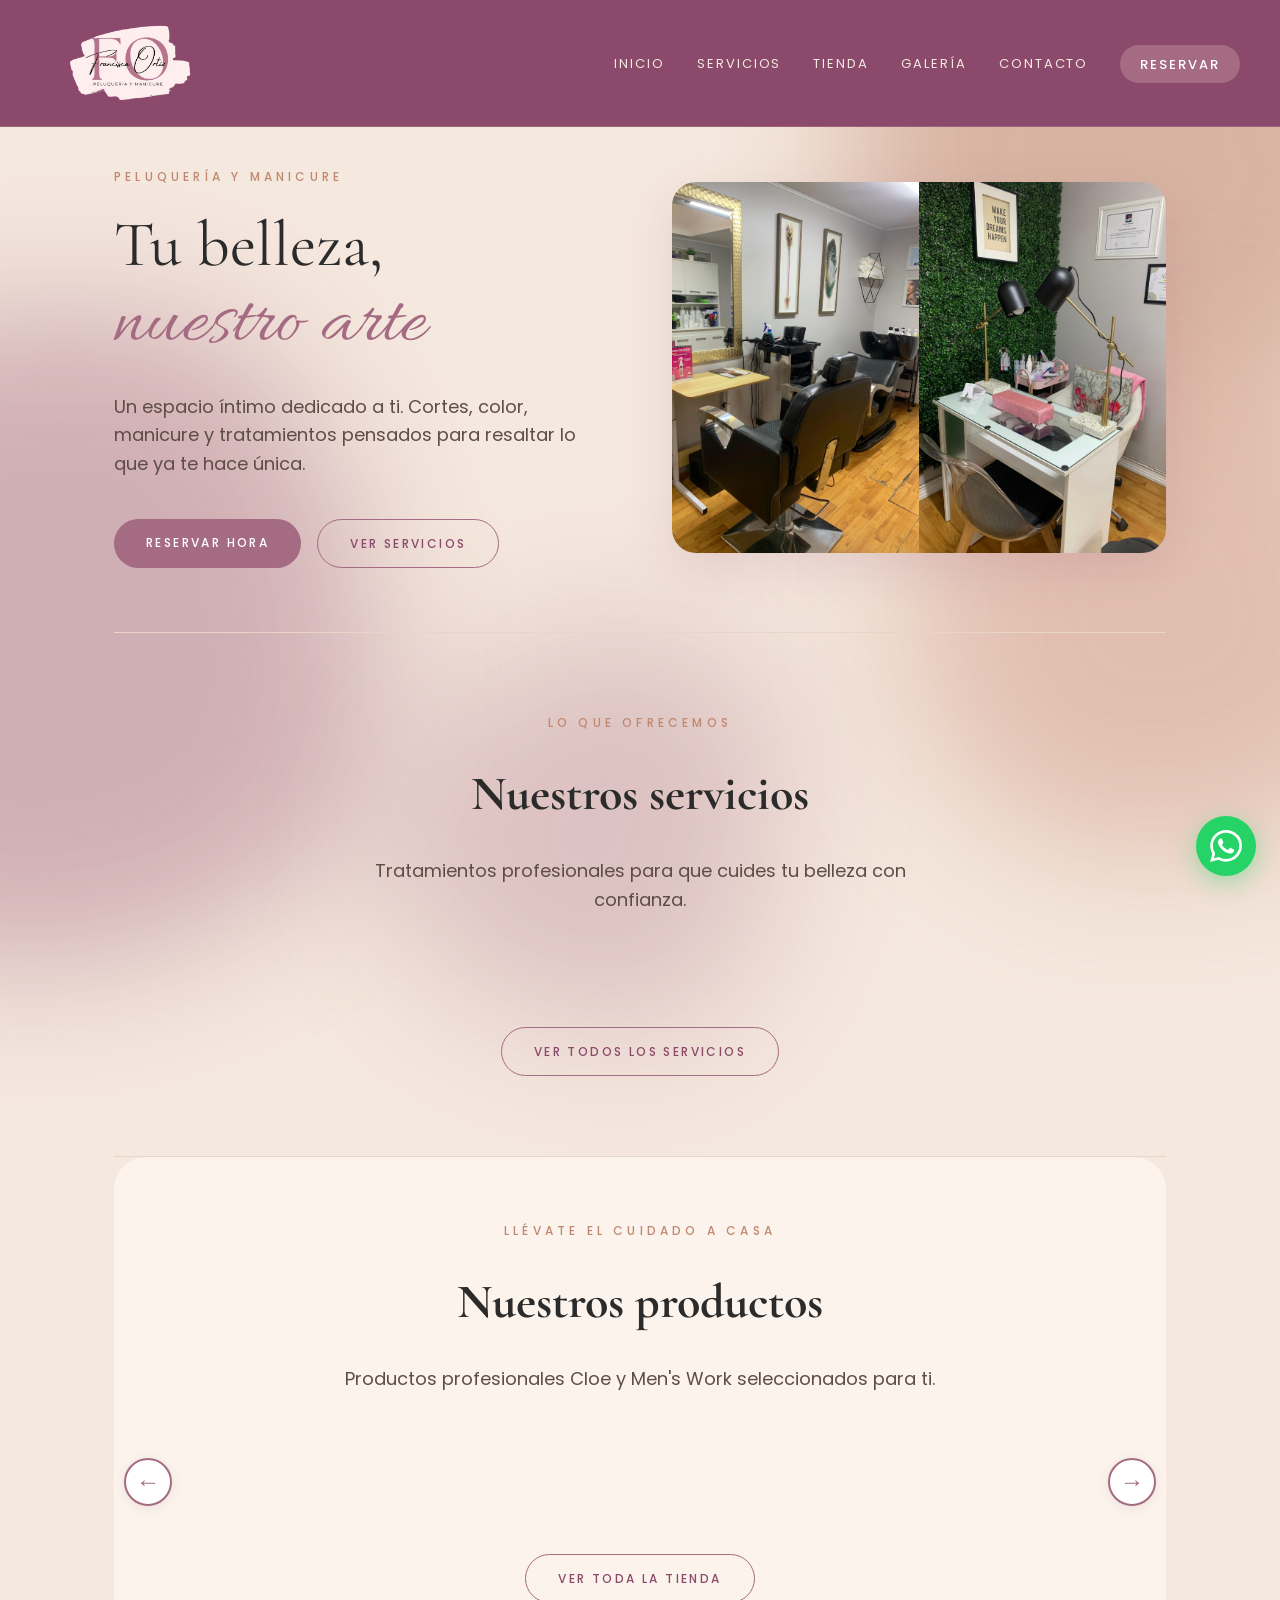
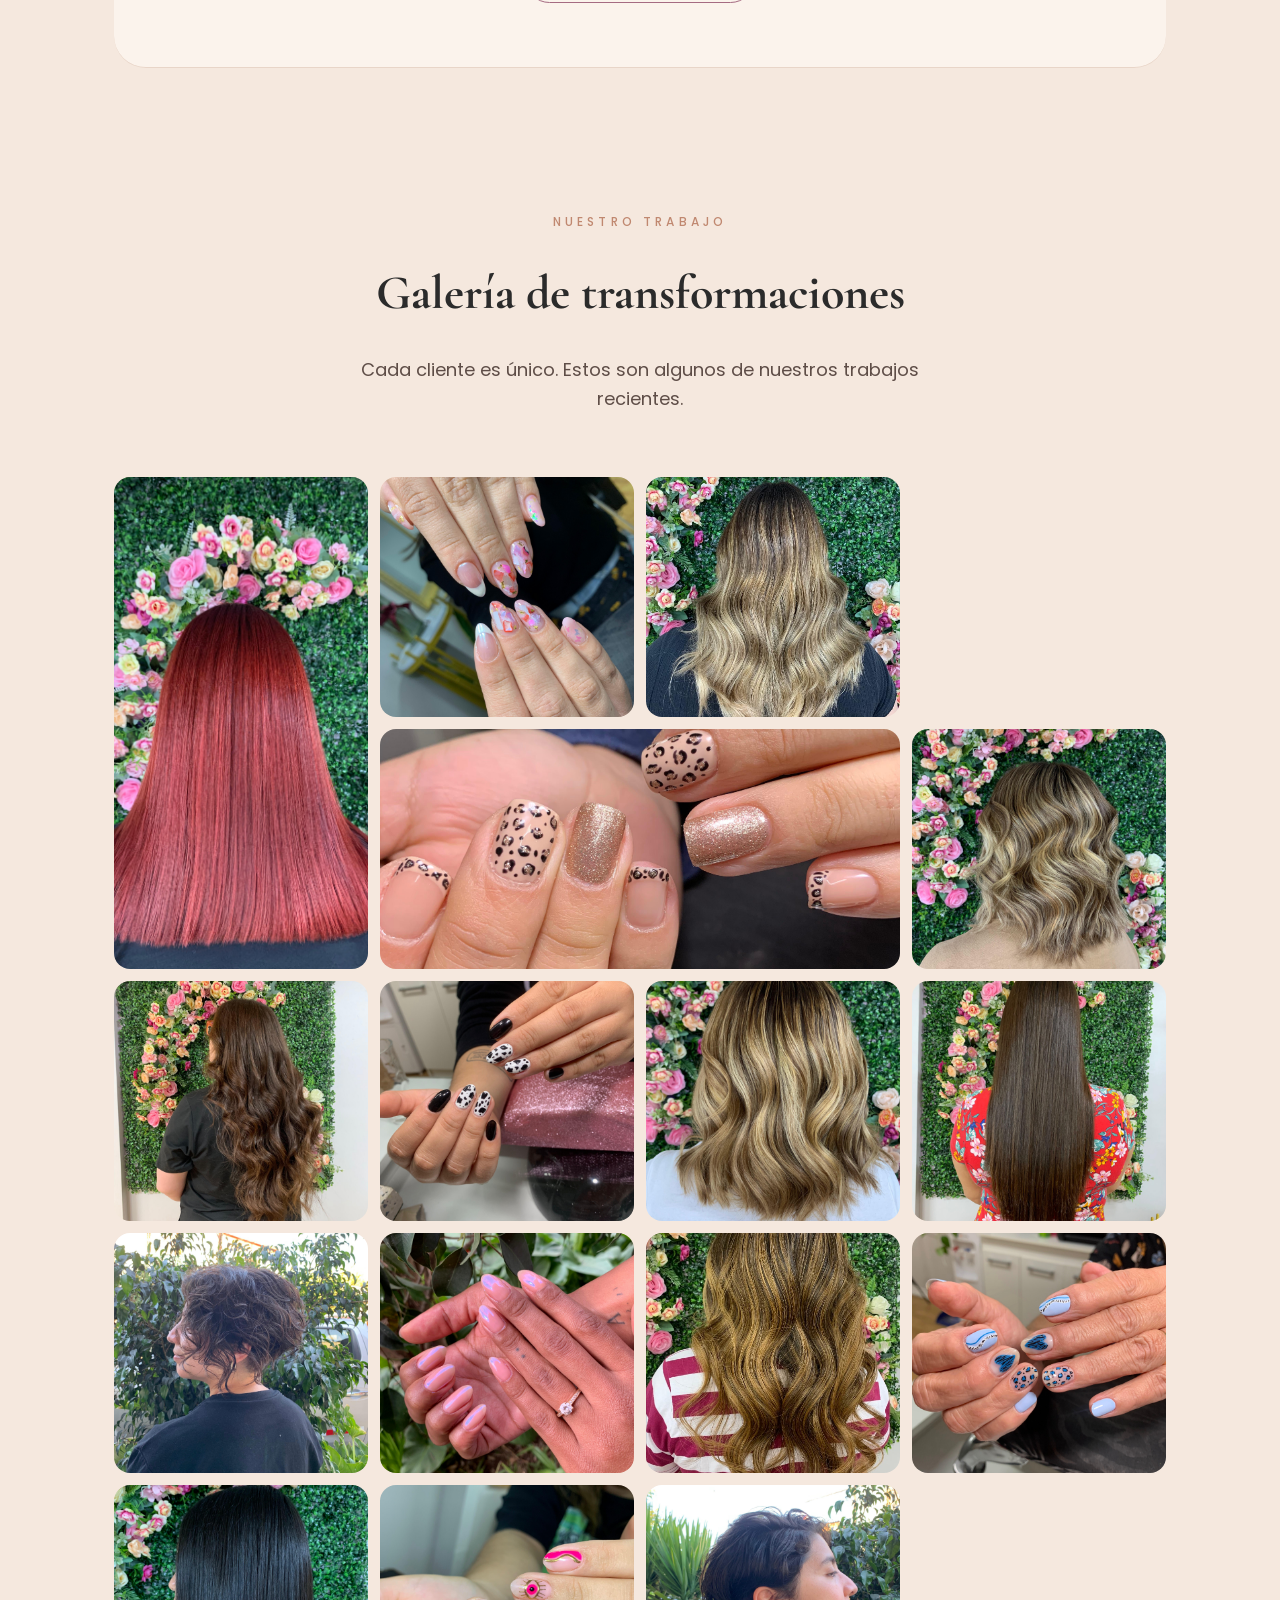
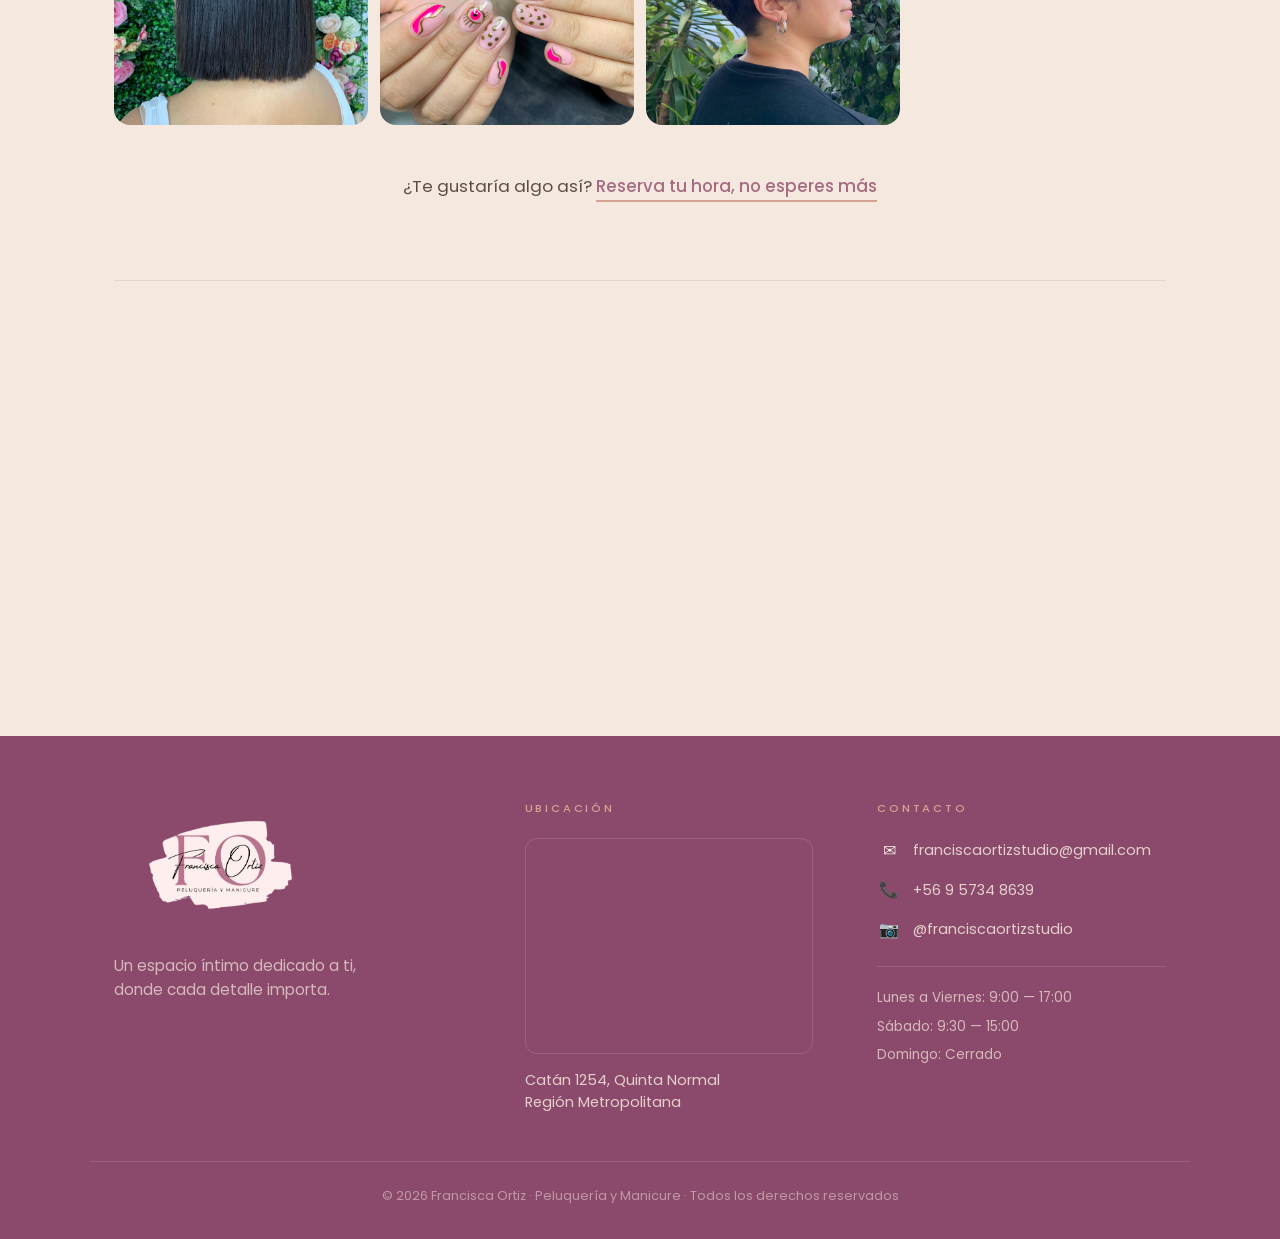
==== commit 81464b60: "Permite agregar marcas de productos libremente en el panel admin - El campo de marca en el formulari" ====
--- a/index.html
+++ b/index.html
@@ -221,9 +221,9 @@
                     </li>
                 </ul>
                 <div class="footer-hours">
-                    <p>Martes a Viernes: 9:00 — 17:00</p>
+                    <p>Lunes a Viernes: 9:00 — 17:00</p>
                     <p>Sábado: 9:30 — 15:00</p>
-                    <p>Lunes y Domingo: Cerrado</p>
+                    <p>Domingo: Cerrado</p>
                 </div>
             </div>
         </div>
--- a/styles.css
+++ b/styles.css
@@ -3478,4 +3478,34 @@
     justify-content: flex-end;
     gap: 0.75rem;
     margin-top: 1.5rem;
+}
+
+/* EDITOR DE HORARIOS (PANEL) */
+.horarios-editor {
+    display: flex;
+    flex-direction: column;
+    gap: 0.75rem;
+    margin-bottom: 1rem;
+}
+
+.horario-fila {
+    display: flex;
+    align-items: center;
+    gap: 1rem;
+    flex-wrap: wrap;
+}
+.horario-dia {
+    display: flex;
+    align-items: center;
+    gap: 0.5rem;
+    min-width: 130px;
+    cursor: pointer;
+}
+.horario-horas {
+    flex: 1;
+    min-width: 200px;
+    padding: 0.6rem 0.85rem;
+    border: 1px solid var(--nude);
+    border-radius: 0.6rem;
+    font-family: inherit;
 }
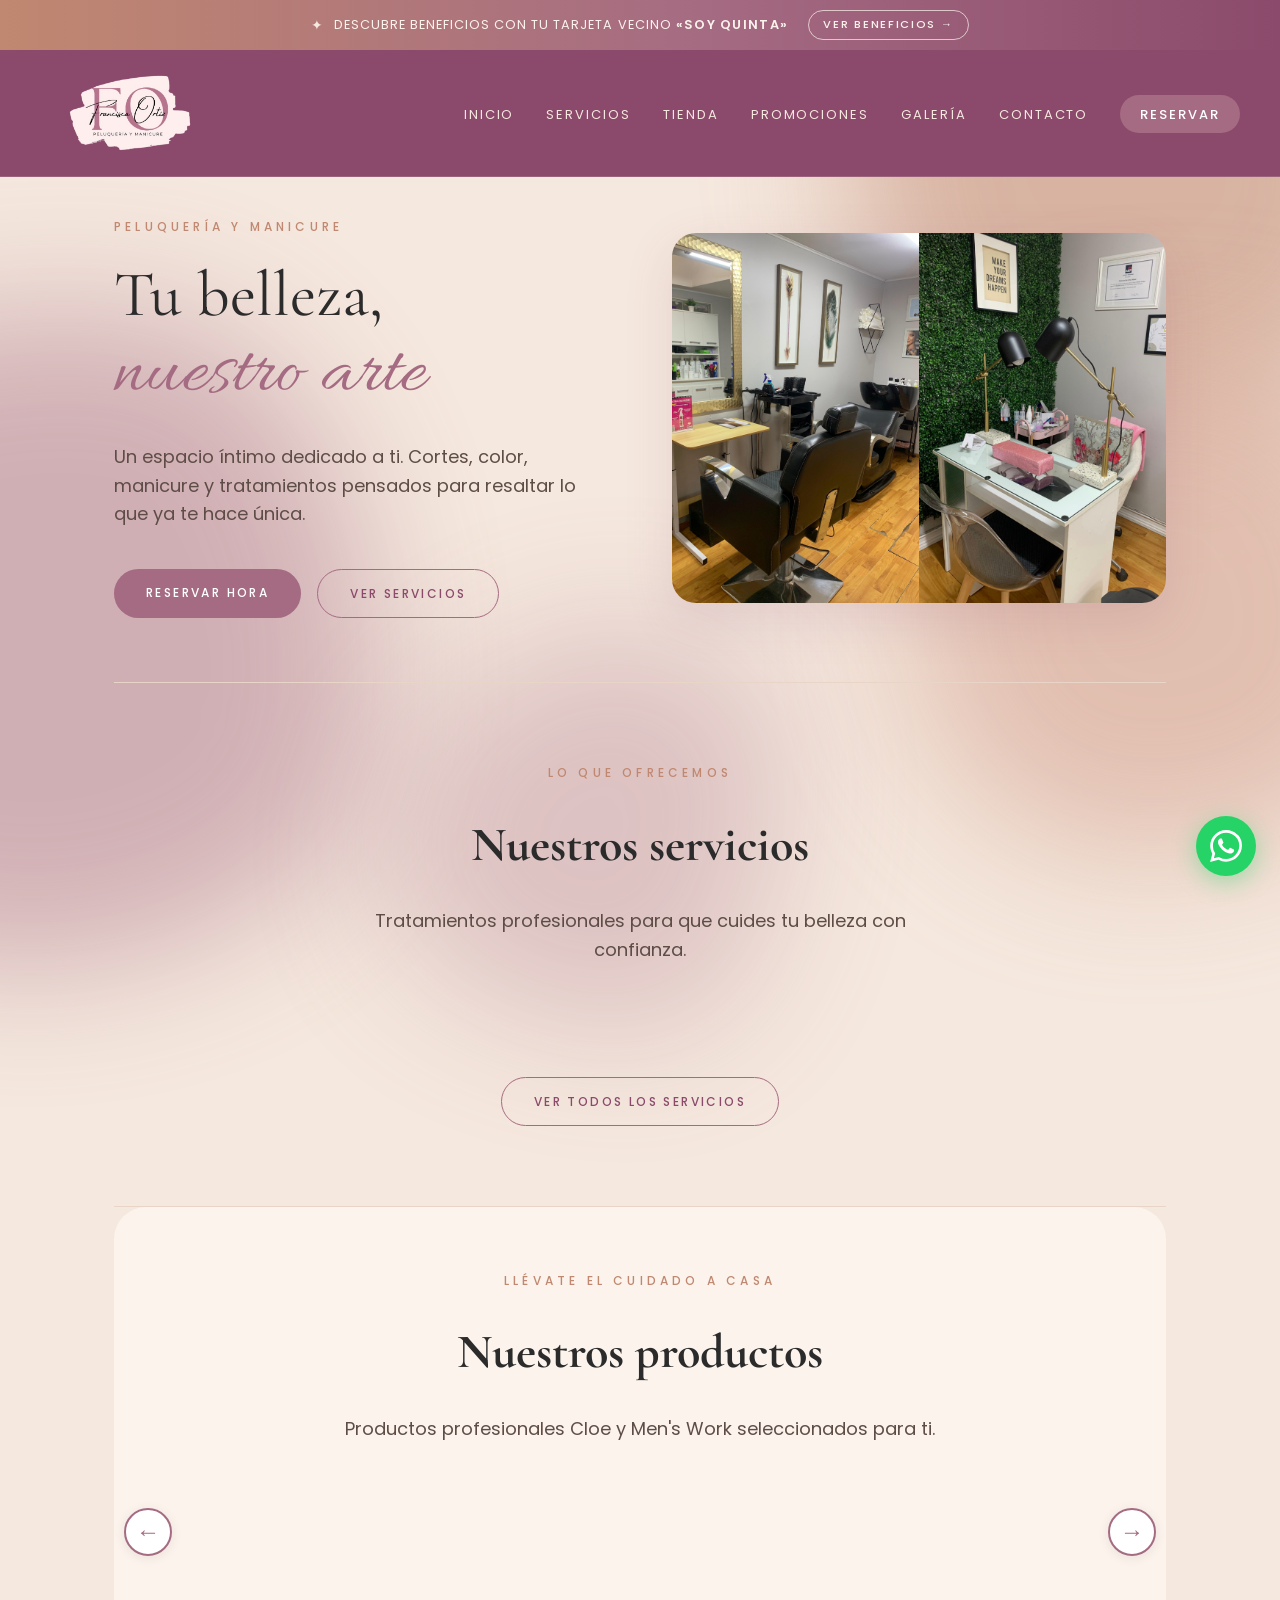
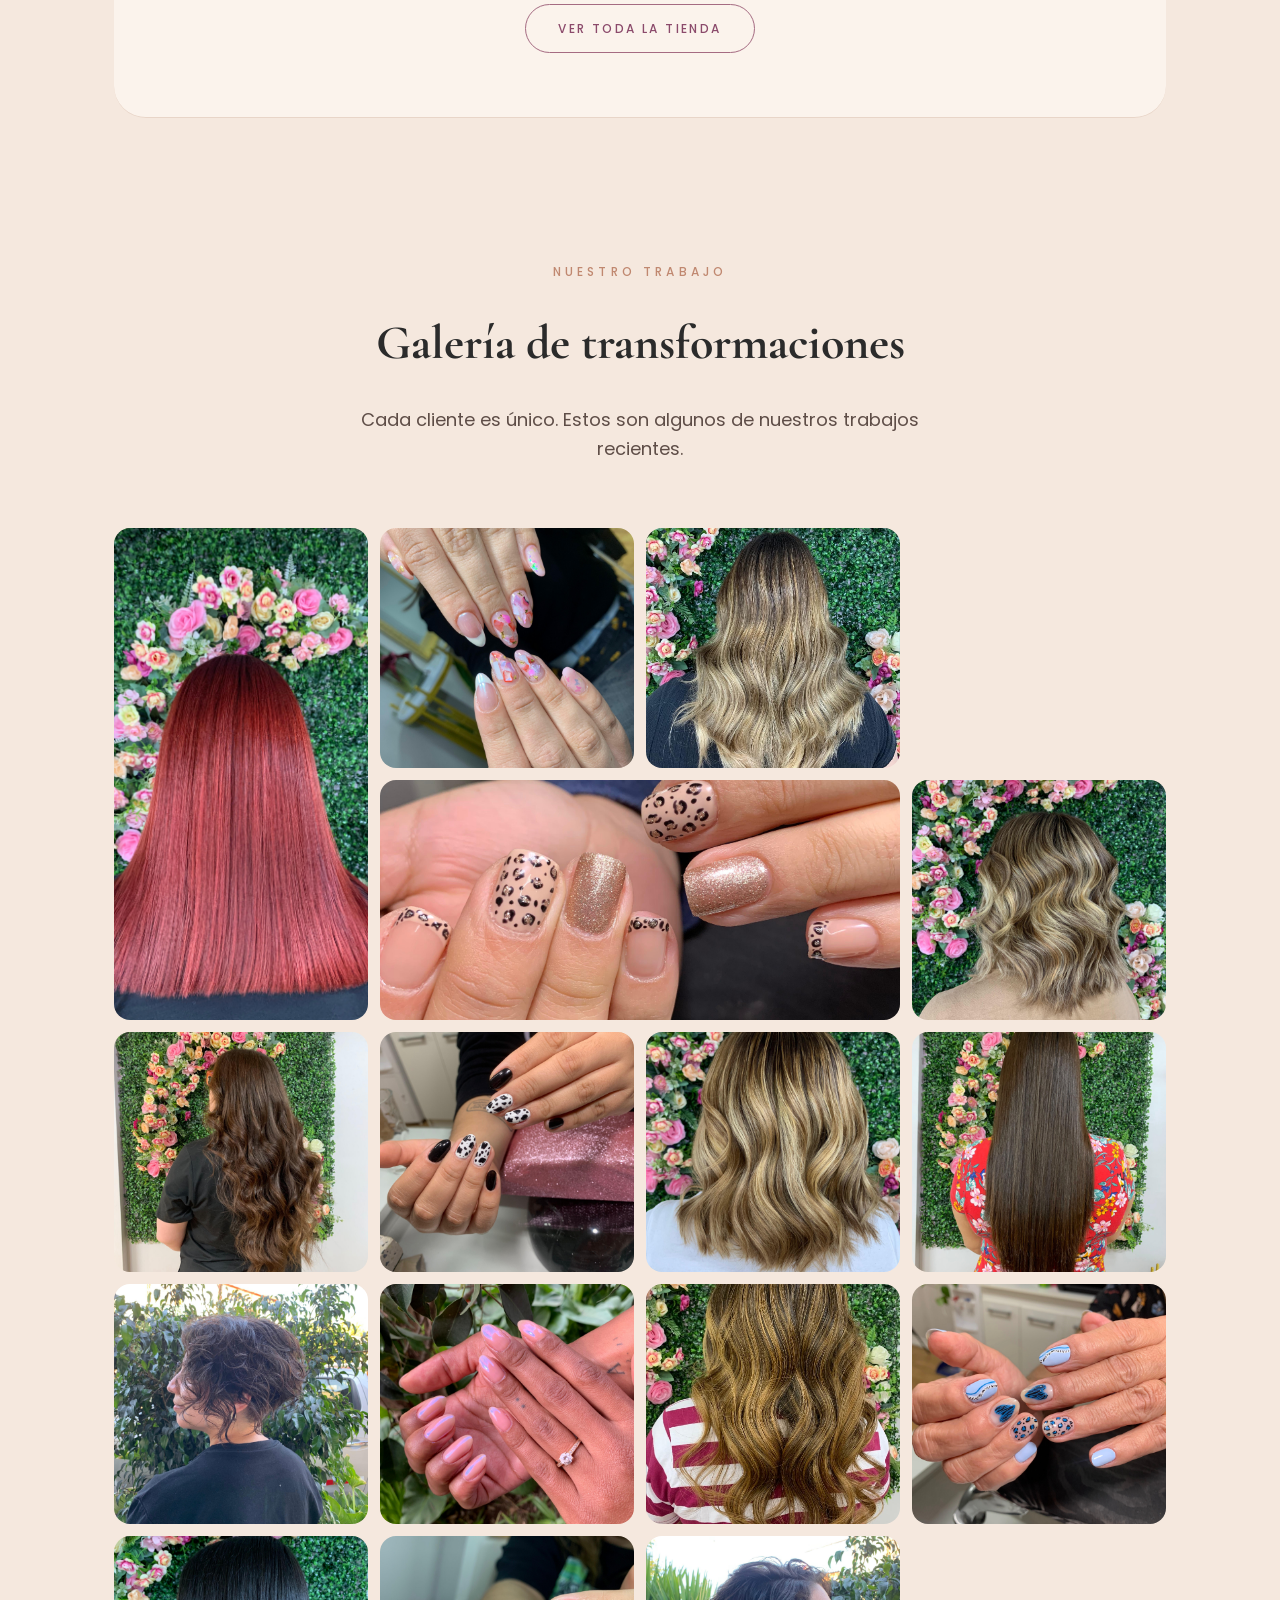
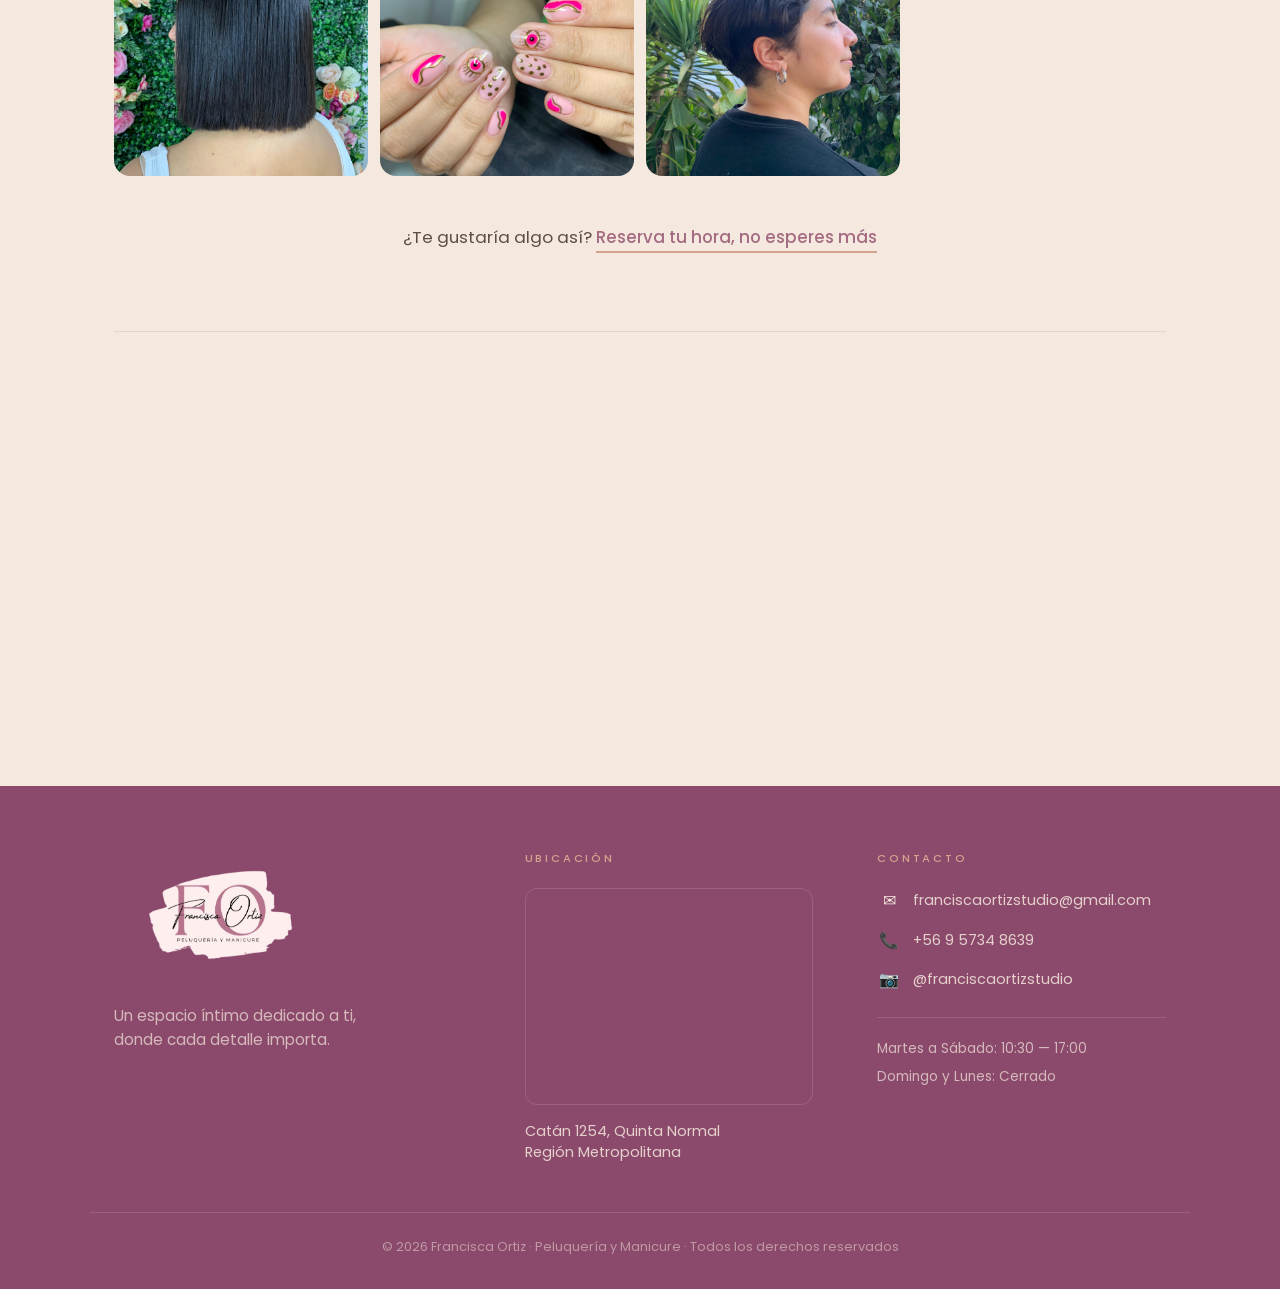
==== commit bc9ab90f: "Agrega pagina Promociones, banner Tarjeta Vecino y precio "Desde" - Banner "Soy Quinta" arriba de to" ====
--- a/index.html
+++ b/index.html
@@ -54,6 +54,7 @@
                 <li><a href="index.html">Inicio</a></li>
                 <li><a href="servicios.html">Servicios</a></li>
                 <li><a href="tienda.html">Tienda</a></li>
+                <li><a href="promociones.html">Promociones</a></li>
                 <li><a href="index.html#galeria">Galería</a></li>
                 <li><a href="index.html#footer-contacto">Contacto</a></li>
                 <li><a href="reservar.html" class="btn-nav">Reservar</a></li>
@@ -220,10 +221,9 @@
                         <a href="https://instagram.com/franciscaortizstudio">@franciscaortizstudio</a>
                     </li>
                 </ul>
-                <div class="footer-hours">
-                    <p>Lunes a Viernes: 9:00 — 17:00</p>
-                    <p>Sábado: 9:30 — 15:00</p>
-                    <p>Domingo: Cerrado</p>
+                <div class="footer-hours" id="footer-hours">
+                    <p>Martes a Sábado: 10:30 — 17:00</p>
+                    <p>Domingo y Lunes: Cerrado</p>
                 </div>
             </div>
         </div>
--- a/styles.css
+++ b/styles.css
@@ -992,7 +992,7 @@
     }
 
     .logo img {
-        height: 50px;
+        height: 70px;
     }
 
     .hero-grid {
@@ -1207,6 +1207,47 @@
     color: var(--text-soft);
     margin-bottom: 2rem;
     font-size: 1rem;
+}
+
+.services-selection{
+    display: grid;
+    grid-template-columns: repeat(2, 1fr);
+    gap: 1rem;
+}
+
+.category-filter{
+    display: flex;
+    gap: 0.75rem;
+    flex-wrap: wrap;
+    margin-bottom: 1.5rem;
+}
+
+.category-chip{
+    padding: 0.55rem 1.25rem;
+    border-radius: 50px;
+    border: 2px solid var(--nude);
+    background-color: var(--white);
+    color: var(--text-soft);
+    font-family: inherit;
+    font-size: 0.85rem;
+    font-weight: 500;
+    cursor: pointer;
+    transition: border-color 0.3s ease, color 0.3s ease, background-color 0.3s ease;
+}
+
+.category-chip:hover{
+    border-color: var(--copper-soft);
+    color: var(--rose-mauve-dark);
+}
+
+.category-chip.active{
+    background: linear-gradient(135deg, var(--rose-mauve) 0%, var(--rose-mauve-dark) 100%);
+    border-color: transparent;
+    color: var(--white);
+}
+
+.service-option.oculto-por-filtro{
+    display: none;
 }
 
 .service-option{
@@ -1281,6 +1322,13 @@
     color: var(--rose-mauve-dark);
 }
 
+/* Deshabilitada: se llegó al máximo de servicios por reserva */
+.service-option.disabled{
+    opacity: 0.45;
+    cursor: not-allowed;
+    pointer-events: none;
+}
+
 .service-option h3{
     font-family: var(--font-serif);
     font-size: 1.25rem;
@@ -2982,7 +3030,7 @@
     left: 0;
     width: 100%;
     height: 100%;
-    background: linear-gradient(135deg, rgba(139, 74, 107, 0.75) 0%, rgba(165, 107, 130, 0.55) 100%);
+    background: linear-gradient(135deg, rgba(139, 74, 107, 0.45) 0%, rgba(165, 107, 130, 0.3) 100%);
     display: flex;
     align-items: center;
     justify-content: center;
@@ -2995,7 +3043,7 @@
     margin: 0;
     font-weight: 500;
     letter-spacing: 0.05em;
-    text-shadow: 0 2px 12px rgba(0, 0, 0, 0.25);
+    text-shadow: 0 2px 14px rgba(0, 0, 0, 0.55);
 }
 
 @media (max-width: 768px) {
@@ -3308,6 +3356,32 @@
     gap: 1rem;
 }
 
+.servicios-admin-list-clientas {
+    margin-top: 1.5rem;
+}
+
+.admin-search {
+    margin-bottom: 0.5rem;
+}
+
+.admin-search input {
+    width: 100%;
+    padding: 0.9rem 1.25rem;
+    border: 1.5px solid var(--nude);
+    border-radius: 0.75rem;
+    background-color: var(--cream-light);
+    font-size: 0.95rem;
+    font-family: var(--font-sans);
+    color: var(--text-dark);
+    transition: all 0.2s;
+}
+
+.admin-search input:focus {
+    outline: none;
+    border-color: var(--rose-mauve);
+    background-color: var(--white);
+}
+
 .servicio-card {
     background-color: var(--white);
     border: 1px solid var(--nude);
@@ -3480,6 +3554,22 @@
     margin-top: 1.5rem;
 }
 
+/* MODAL DE CLIENTA: más ancho que los de servicio/producto porque lleva
+   historial completo, y las tarjetas del historial van más compactas
+   que en la vista pública de reseñas. */
+#modal-clienta .servicio-modal-box {
+    max-width: 640px;
+}
+
+#modal-clienta-historial {
+    gap: 0.75rem;
+    margin-top: 0.5rem;
+}
+
+#modal-clienta-historial .resena-card {
+    padding: 1rem 1.25rem;
+}
+
 /* EDITOR DE HORARIOS (PANEL) */
 .horarios-editor {
     display: flex;
@@ -3508,4 +3598,497 @@
     border: 1px solid var(--nude);
     border-radius: 0.6rem;
     font-family: inherit;
+}
+
+.atencion-editor {
+    width: 100%;
+    max-width: 480px;
+    padding: 0.75rem 0.9rem;
+    border: 1px solid var(--nude);
+    border-radius: 0.6rem;
+    font-family: inherit;
+    font-size: 0.95rem;
+    line-height: 1.7;
+    resize: vertical;
+    margin-bottom: 1rem;
+}
+
+/* NOTA DEL TOTAL EN RESERVAR ("Desde") */
+
+.summary-nota{
+    margin-top: 0.9rem;
+    font-size: 0.78rem;
+    line-height: 1.5;
+    color: var(--text-soft);
+}
+
+/* BANNER TARJETA VECINO (arriba de todas las páginas) */
+
+.promo-banner{
+    position: relative;
+    overflow: hidden;
+    display: flex;
+    align-items: center;
+    justify-content: center;
+    gap: 1.25rem;
+    padding: 0.65rem 1.5rem;
+    background: linear-gradient(90deg, var(--copper) 0%, var(--rose-mauve) 55%, var(--rose-mauve-dark) 100%);
+    color: var(--cream-light);
+    font-size: 0.8rem;
+    letter-spacing: 0.08em;
+    text-transform: uppercase;
+    text-align: center;
+}
+
+.promo-banner:hover{
+    color: var(--white);
+}
+
+.promo-banner-texto{
+    position: relative;
+    display: flex;
+    align-items: center;
+    gap: 0.6rem;
+}
+
+.promo-banner-texto strong{
+    font-weight: 600;
+    letter-spacing: 0.1em;
+}
+
+.promo-banner-icono{
+    font-size: 0.9rem;
+    color: var(--cream);
+    animation: promo-banner-latido 2.4s ease-in-out infinite;
+}
+
+.promo-banner-corto{
+    display: none;
+}
+
+.promo-banner-boton{
+    position: relative;
+    flex-shrink: 0;
+    padding: 0.3rem 0.9rem;
+    border: 1px solid rgba(251, 243, 236, 0.7);
+    border-radius: 50px;
+    font-size: 0.7rem;
+    letter-spacing: 0.15em;
+    font-weight: 500;
+    transition: background-color 0.3s, color 0.3s;
+}
+
+.promo-banner:hover .promo-banner-boton{
+    background-color: var(--cream-light);
+    color: var(--rose-mauve-dark);
+}
+
+/* Brillo que cruza el banner cada pocos segundos */
+.promo-banner-brillo{
+    position: absolute;
+    top: 0;
+    left: -40%;
+    width: 30%;
+    height: 100%;
+    background: linear-gradient(100deg, transparent 0%, rgba(255, 255, 255, 0.22) 50%, transparent 100%);
+    animation: promo-banner-brillo 6s ease-in-out infinite;
+    pointer-events: none;
+}
+
+@keyframes promo-banner-brillo{
+    0%, 55% { left: -40%; }
+    100% { left: 120%; }
+}
+
+@keyframes promo-banner-latido{
+    0%, 100% { opacity: 1; transform: scale(1); }
+    50% { opacity: 0.6; transform: scale(0.85); }
+}
+
+@media (prefers-reduced-motion: reduce){
+    .promo-banner-brillo,
+    .promo-banner-icono{
+        animation: none;
+    }
+}
+
+@media (max-width: 768px){
+    .promo-banner{
+        gap: 0.6rem;
+        padding: 0.55rem 1rem;
+        font-size: 0.66rem;
+        letter-spacing: 0.04em;
+    }
+
+    .promo-banner-largo{
+        display: none;
+    }
+
+    .promo-banner-corto{
+        display: inline;
+    }
+
+    .promo-banner-icono{
+        display: none;
+    }
+
+    .promo-banner-boton{
+        padding: 0.25rem 0.7rem;
+        font-size: 0.62rem;
+        letter-spacing: 0.08em;
+    }
+}
+
+/* PÁGINA PROMOCIONES: CONVENIO TARJETA VECINO */
+
+.convenio-section{
+    padding: 3rem 0 4rem;
+}
+
+.convenio-card{
+    display: grid;
+    grid-template-columns: 1.4fr 1fr;
+    gap: 3rem;
+    align-items: center;
+    margin-bottom: 0;
+    padding: 3rem;
+    background-color: var(--white);
+    border-radius: 1.75rem;
+    border: 1px solid var(--nude);
+    box-shadow: 0 16px 48px rgba(139, 74, 107, 0.1);
+    position: relative;
+    overflow: hidden;
+}
+
+.convenio-card::before{
+    content: '';
+    position: absolute;
+    top: 0;
+    left: 0;
+    width: 100%;
+    height: 5px;
+    background: linear-gradient(90deg, var(--copper) 0%, var(--rose-mauve) 100%);
+}
+
+.convenio-sello{
+    display: inline-block;
+    padding: 0.35rem 0.9rem;
+    margin-bottom: 1.25rem;
+    border-radius: 50px;
+    background-color: var(--cream-light);
+    color: var(--copper);
+    font-size: 0.7rem;
+    letter-spacing: 0.2em;
+    text-transform: uppercase;
+    font-weight: 500;
+}
+
+.convenio-info h2{
+    font-size: 2.6rem;
+    line-height: 1.1;
+    margin-bottom: 1rem;
+}
+
+.convenio-info h2 .script{
+    font-family: var(--font-script);
+    color: var(--rose-mauve);
+    font-size: 3.4rem;
+    font-weight: 400;
+}
+
+.convenio-texto{
+    color: var(--text-soft);
+    font-size: 1.02rem;
+    margin-bottom: 1.75rem;
+}
+
+.convenio-texto strong{
+    color: var(--rose-mauve-dark);
+    font-weight: 500;
+}
+
+.convenio-pasos{
+    list-style: none;
+    display: flex;
+    flex-direction: column;
+    gap: 0.7rem;
+    margin-bottom: 2rem;
+}
+
+.convenio-pasos li{
+    display: flex;
+    align-items: center;
+    gap: 0.85rem;
+    color: var(--text-dark);
+    font-size: 0.95rem;
+}
+
+.convenio-pasos li span{
+    display: inline-flex;
+    align-items: center;
+    justify-content: center;
+    flex-shrink: 0;
+    width: 28px;
+    height: 28px;
+    border-radius: 50%;
+    background-color: var(--cream);
+    color: var(--rose-mauve-dark);
+    font-size: 0.8rem;
+    font-weight: 600;
+}
+
+.convenio-acciones{
+    display: flex;
+    flex-wrap: wrap;
+    gap: 0.75rem;
+}
+
+.convenio-descuentos{
+    display: flex;
+    flex-direction: column;
+    gap: 1rem;
+}
+
+.descuento-tile{
+    padding: 1.75rem 1.5rem;
+    border-radius: 1.25rem;
+    background-color: var(--cream-light);
+    border: 1px solid var(--nude);
+    text-align: center;
+    transition: transform 0.4s cubic-bezier(0.22, 1, 0.36, 1);
+}
+
+.descuento-tile:hover{
+    transform: translateY(-4px);
+}
+
+.descuento-tile-principal{
+    background: linear-gradient(135deg, var(--rose-mauve) 0%, var(--rose-mauve-dark) 100%);
+    border-color: transparent;
+    box-shadow: 0 12px 32px rgba(139, 74, 107, 0.25);
+}
+
+.descuento-valor{
+    font-family: var(--font-serif);
+    font-size: 4.5rem;
+    line-height: 1;
+    font-weight: 500;
+    color: var(--rose-mauve-dark);
+    /* Cormorant usa números "antiguos" (el 1 parece una I); estos son los de altura normal */
+    font-variant-numeric: lining-nums;
+}
+
+.descuento-valor span{
+    font-size: 2.2rem;
+    margin-left: 0.15rem;
+}
+
+.descuento-dias{
+    margin-top: 0.5rem;
+    font-size: 0.75rem;
+    letter-spacing: 0.2em;
+    text-transform: uppercase;
+    color: var(--text-soft);
+}
+
+.descuento-tile-principal .descuento-valor,
+.descuento-tile-principal .descuento-dias{
+    color: var(--cream-light);
+}
+
+/* PÁGINA PROMOCIONES: PROMOCIONES VIGENTES */
+
+.promos-section{
+    text-align: center;
+    padding-top: 4rem;
+}
+
+.promos-grid{
+    display: grid;
+    grid-template-columns: repeat(auto-fill, minmax(300px, 1fr));
+    gap: 1.5rem;
+    margin-top: 2.5rem;
+    text-align: left;
+}
+
+.promos-cargando{
+    grid-column: 1 / -1;
+    text-align: center;
+    color: var(--text-soft);
+}
+
+.promo-card{
+    display: flex;
+    flex-direction: column;
+    margin-bottom: 0;
+    background-color: var(--white);
+    border-radius: 1.25rem;
+    border: 1px solid transparent;
+    overflow: hidden;
+    transition: transform 0.4s cubic-bezier(0.22, 1, 0.36, 1), box-shadow 0.4s ease, border-color 0.4s ease;
+}
+
+.promo-card:hover{
+    border-color: var(--copper-soft);
+    transform: translateY(-6px);
+    box-shadow: 0 12px 36px rgba(139, 74, 107, 0.12);
+}
+
+.promo-card-imagen{
+    aspect-ratio: 4 / 3;
+    overflow: hidden;
+    background-color: var(--cream-light);
+}
+
+.promo-card-imagen img{
+    width: 100%;
+    height: 100%;
+    object-fit: cover;
+    display: block;
+    transition: transform 0.6s cubic-bezier(0.22, 1, 0.36, 1);
+}
+
+.promo-card:hover .promo-card-imagen img{
+    transform: scale(1.04);
+}
+
+.promo-card-cuerpo{
+    display: flex;
+    flex-direction: column;
+    flex: 1;
+    padding: 1.75rem;
+}
+
+.promo-card-sin-imagen{
+    border-top: 5px solid var(--rose-mauve);
+}
+
+.promo-card-etiqueta{
+    align-self: flex-start;
+    padding: 0.3rem 0.85rem;
+    margin-bottom: 0.9rem;
+    border-radius: 50px;
+    background: linear-gradient(90deg, var(--copper) 0%, var(--rose-mauve) 100%);
+    color: var(--white);
+    font-size: 0.72rem;
+    letter-spacing: 0.15em;
+    text-transform: uppercase;
+    font-weight: 600;
+}
+
+.promo-card h3{
+    font-family: var(--font-serif);
+    font-size: 1.6rem;
+    font-weight: 500;
+    line-height: 1.2;
+    color: var(--text-dark);
+    margin-bottom: 0.6rem;
+}
+
+.promo-card-desc{
+    color: var(--text-soft);
+    font-size: 0.95rem;
+    white-space: pre-line;
+    margin-bottom: 1rem;
+}
+
+.promo-card-vigencia{
+    font-size: 0.78rem;
+    color: var(--copper);
+    letter-spacing: 0.05em;
+    margin-bottom: 1rem;
+}
+
+.promo-card-link{
+    margin-top: auto;
+    font-size: 0.75rem;
+    letter-spacing: 0.15em;
+    text-transform: uppercase;
+    font-weight: 500;
+    color: var(--rose-mauve-dark);
+}
+
+.promos-vacio{
+    margin-top: 2.5rem;
+    padding: 3rem 1.5rem;
+    border: 1.5px dashed var(--copper-soft);
+    border-radius: 1.5rem;
+    color: var(--text-dark);
+    font-family: var(--font-serif);
+    font-size: 1.4rem;
+}
+
+.promos-vacio-icono{
+    color: var(--rose-mauve);
+    font-size: 1.6rem;
+    margin-bottom: 0.5rem;
+}
+
+.promos-vacio-sub{
+    margin-top: 0.4rem;
+    font-family: var(--font-sans);
+    font-size: 0.9rem;
+    color: var(--text-soft);
+}
+
+@media (max-width: 900px){
+    .convenio-card{
+        grid-template-columns: 1fr;
+        gap: 2rem;
+        padding: 2.25rem 1.5rem;
+    }
+
+    .convenio-descuentos{
+        flex-direction: row;
+    }
+
+    .descuento-tile{
+        flex: 1;
+        padding: 1.25rem 0.75rem;
+    }
+
+    .descuento-valor{
+        font-size: 3.4rem;
+    }
+}
+
+@media (max-width: 768px){
+    .convenio-card{
+        padding: 2rem 1.25rem;
+    }
+
+    /* En celular los descuentos van primero: es lo que más llama la atención */
+    .convenio-descuentos{
+        order: -1;
+        gap: 0.75rem;
+    }
+
+    .descuento-dias{
+        font-size: 0.66rem;
+        letter-spacing: 0.1em;
+    }
+
+    .convenio-info h2{
+        font-size: 2rem;
+    }
+
+    .convenio-info h2 .script{
+        font-size: 2.6rem;
+    }
+
+    .convenio-acciones .btn{
+        flex: 1 1 100%;
+        text-align: center;
+    }
+
+    .promos-grid{
+        grid-template-columns: 1fr;
+    }
+}
+
+/* PANEL: PROMOCIONES */
+
+.promo-admin-etiqueta{
+    background: linear-gradient(90deg, var(--copper) 0%, var(--rose-mauve) 100%);
+    color: var(--white) !important;
 }
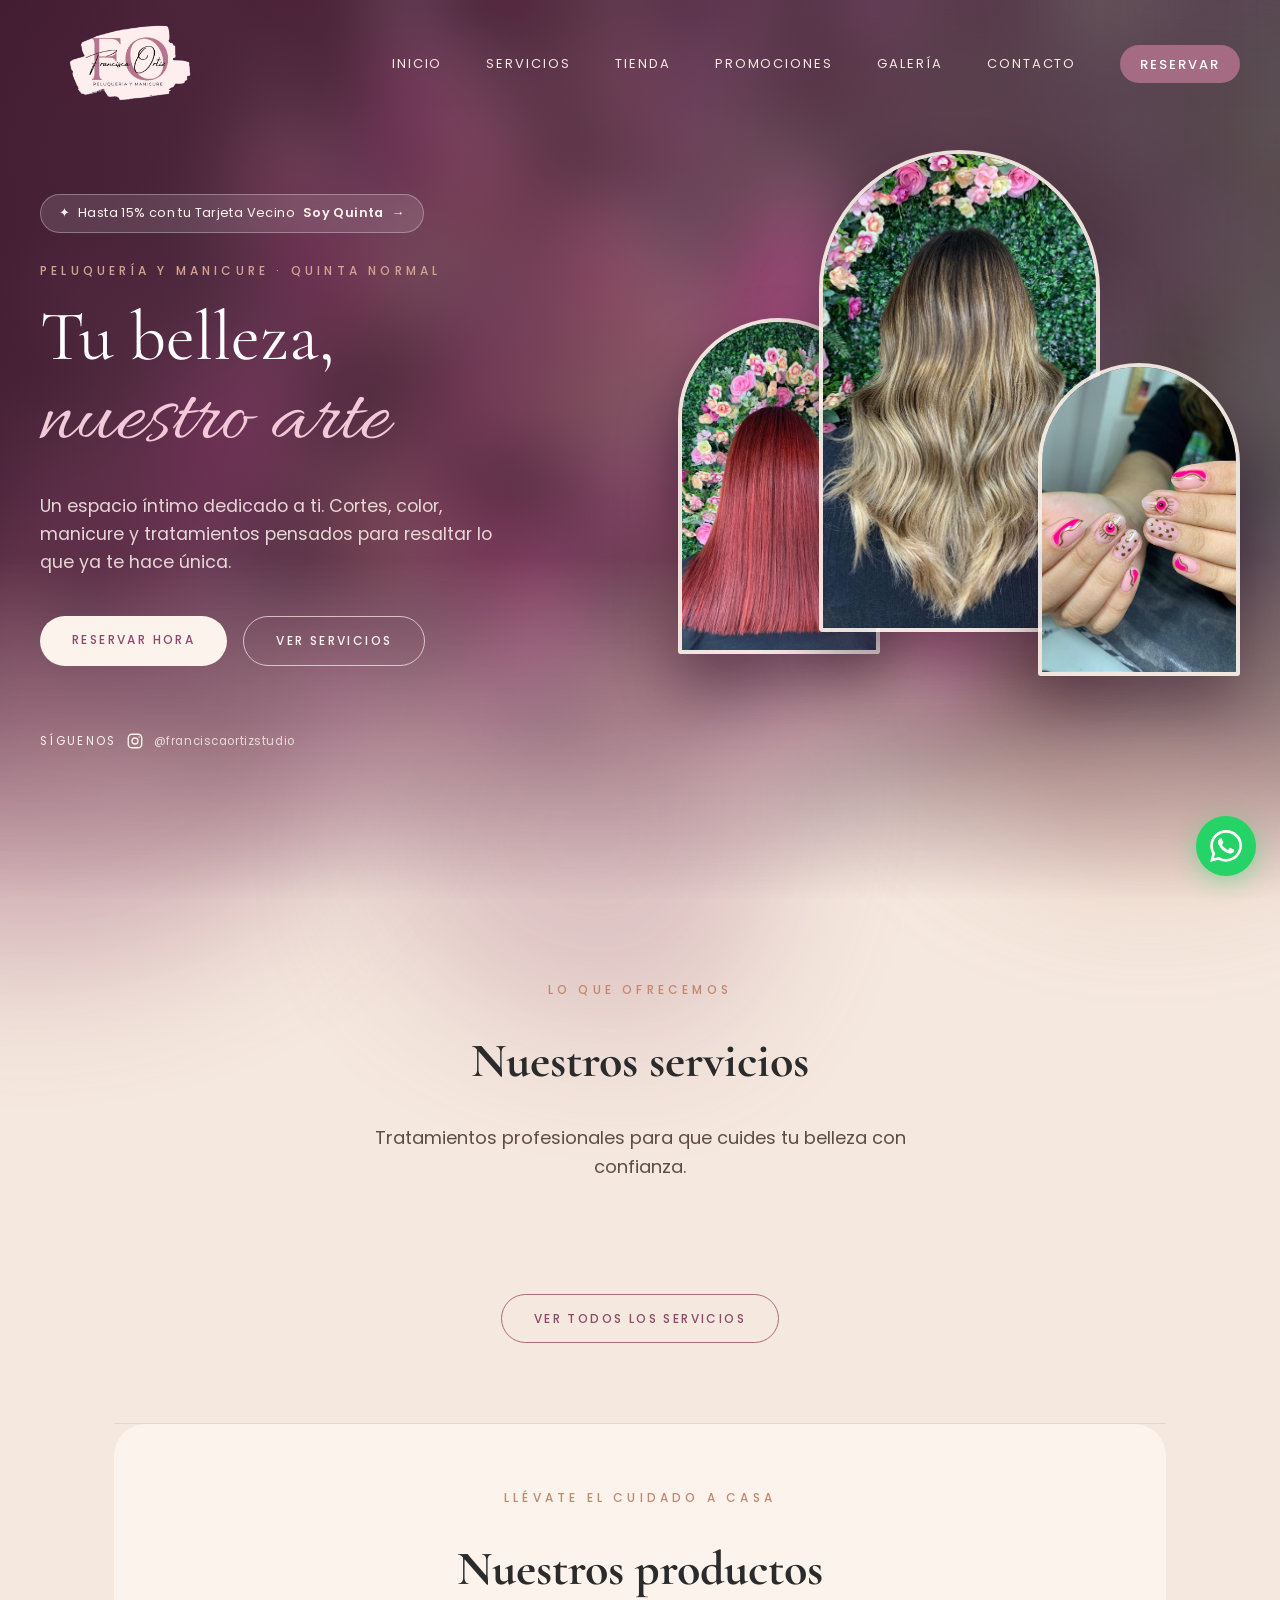
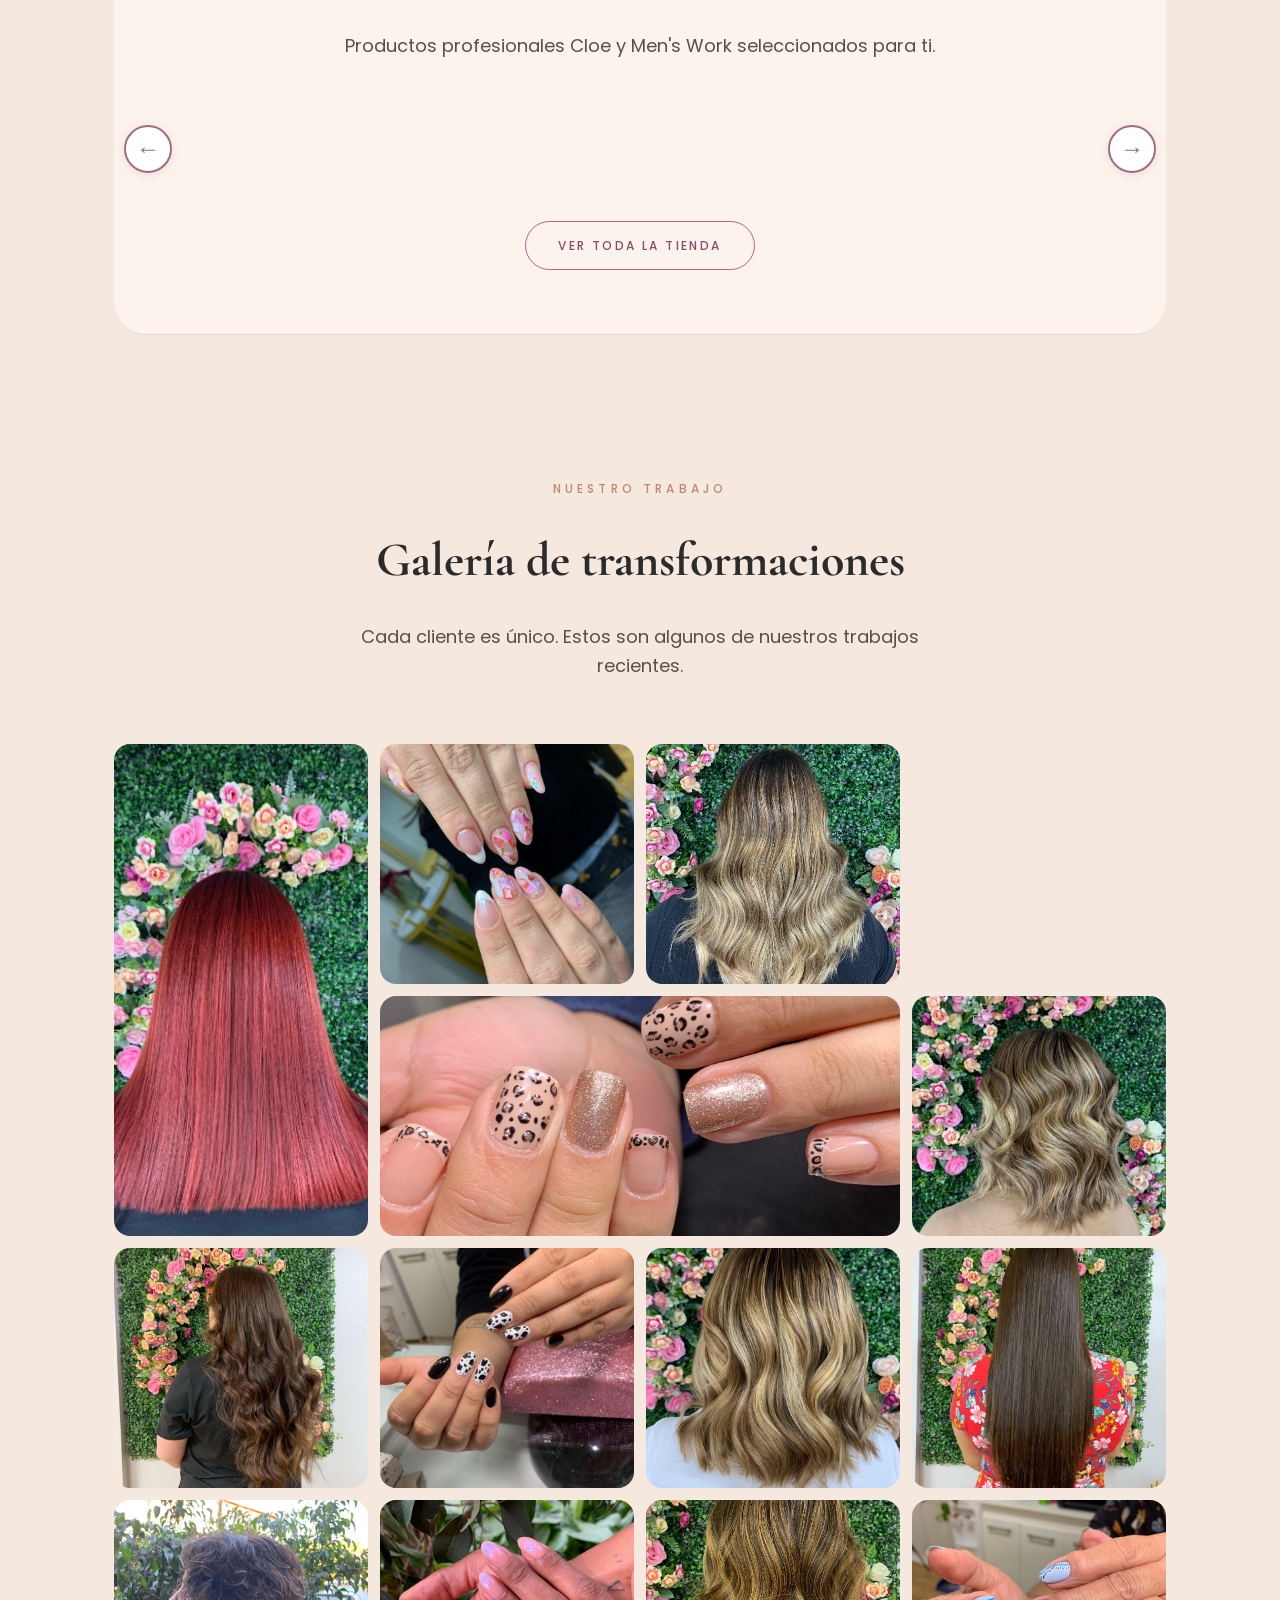
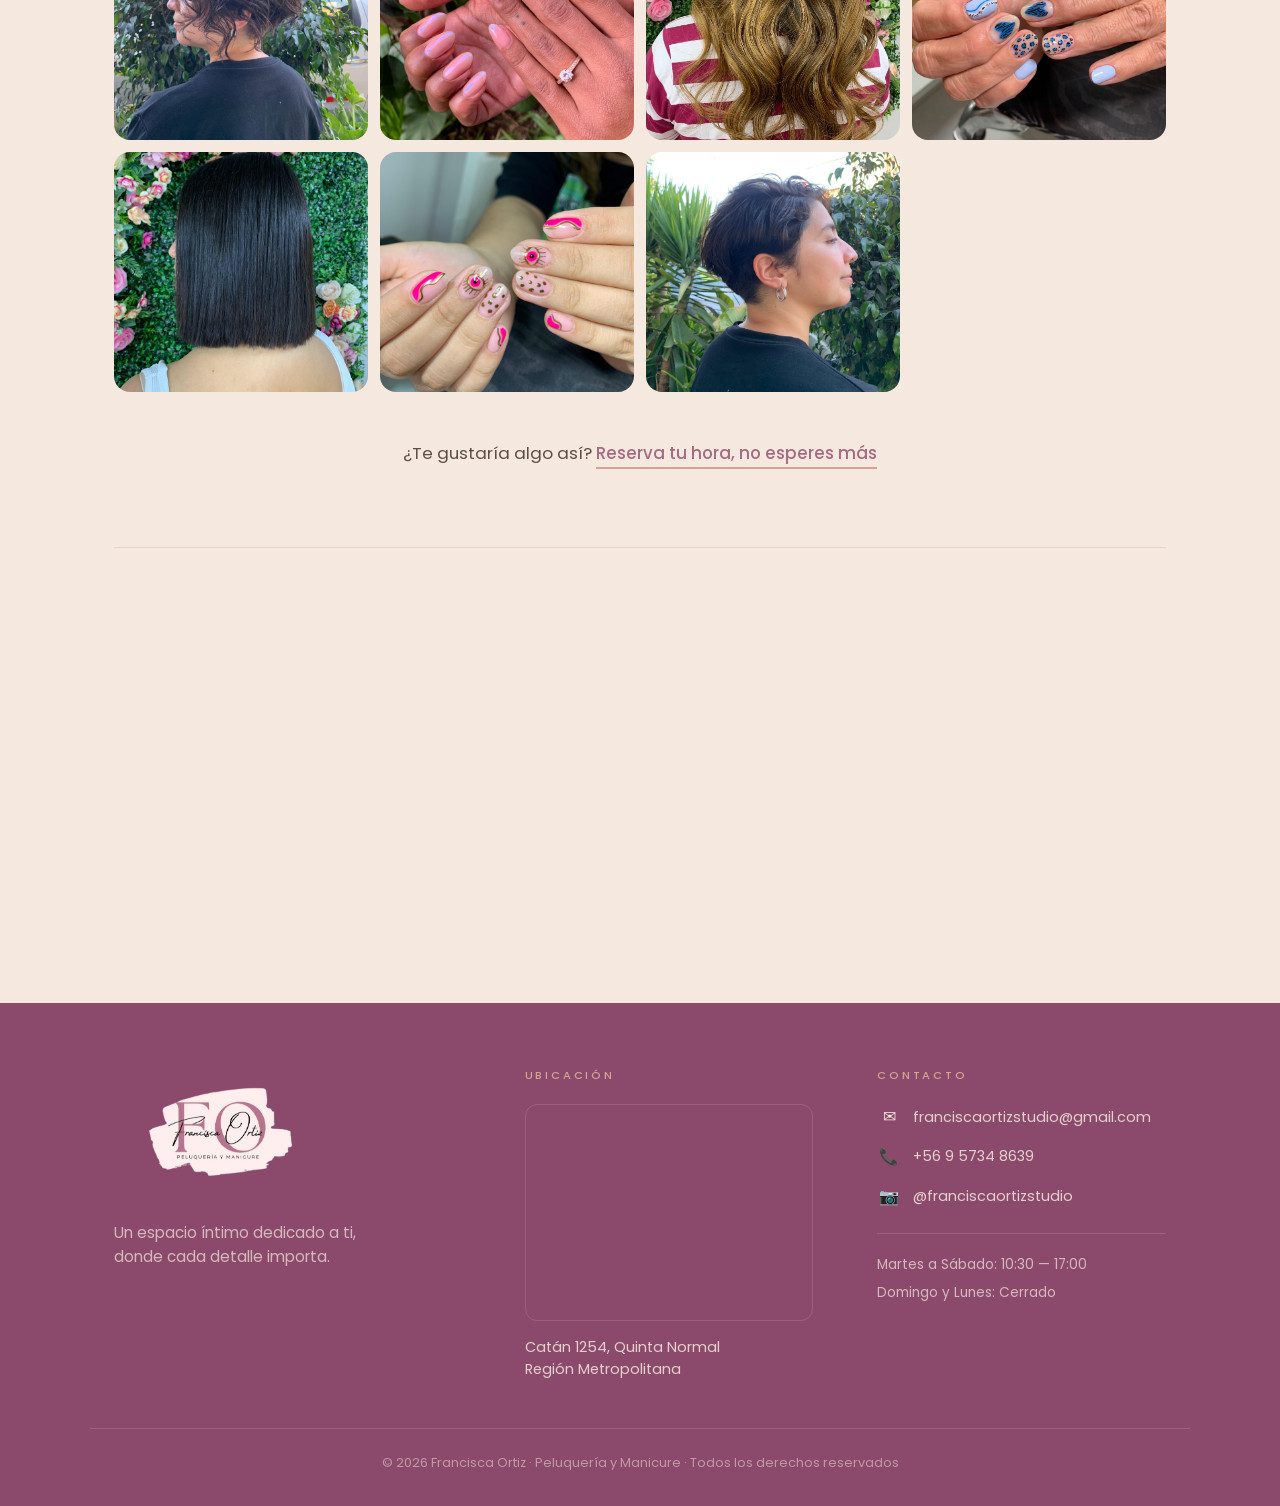
==== commit 8fb90486: "Rediseña el inicio: hero a pantalla completa y header transparente - Hero a pantalla completa con fo" ====
--- a/index.html
+++ b/index.html
@@ -21,7 +21,7 @@
     <link rel="preconnect" href="https://fonts.gstatic.com" crossorigin>
     <link href="https://fonts.googleapis.com/css2?family=Allura&family=Cormorant+Garamond:wght@400;500;600&family=Poppins:wght@300;400;500;600&display=swap" rel="stylesheet">
 </head>
-<body>
+<body class="pagina-inicio">
 
     <div id="splash-screen">
         <div class="splash-content">
@@ -62,24 +62,37 @@
         </nav>
     </header>
 
+    <!-- HERO A PANTALLA COMPLETA (el header transparente queda encima) -->
+    <section id="inicio" class="hero-portada">
+        <div class="hero-portada-grid">
+            <div class="hero-portada-texto">
+                <a href="promociones.html" class="hero-chip">
+                    <span aria-hidden="true">✦</span> Hasta 15% con tu Tarjeta Vecino <strong>Soy Quinta</strong> <span aria-hidden="true">→</span>
+                </a>
+                <p class="hero-portada-eyebrow">Peluquería y Manicure · Quinta Normal</p>
+                <h1>Tu belleza, <span class="script">nuestro arte</span></h1>
+                <p class="hero-portada-lead">Un espacio íntimo dedicado a ti. Cortes, color, manicure y tratamientos pensados para resaltar lo que ya te hace única.</p>
+                <div class="hero-actions">
+                    <a href="reservar.html" class="btn btn-claro">Reservar hora</a>
+                    <a href="#servicios" class="btn btn-contorno">Ver servicios</a>
+                </div>
+            </div>
+
+            <div class="hero-arcos" aria-hidden="true">
+                <div class="hero-arco hero-arco-1"><img src="images/hero-arco-1.jpg" alt=""></div>
+                <div class="hero-arco hero-arco-2"><img src="images/hero-arco-2.jpg" alt=""></div>
+                <div class="hero-arco hero-arco-3"><img src="images/hero-arco-3.jpg" alt=""></div>
+            </div>
+        </div>
+
+        <a href="https://instagram.com/franciscaortizstudio" class="hero-redes" target="_blank" rel="noopener">
+            Síguenos
+            <svg viewBox="0 0 24 24" width="18" height="18" fill="none" stroke="currentColor" stroke-width="1.8" aria-hidden="true"><rect x="3" y="3" width="18" height="18" rx="5"/><circle cx="12" cy="12" r="4"/><circle cx="17.5" cy="6.5" r="1" fill="currentColor" stroke="none"/></svg>
+            <span>@franciscaortizstudio</span>
+        </a>
+    </section>
+
     <main>
-        <section id="inicio" class="hero">
-            <div class="hero-grid">
-                <div class="hero-content">
-                    <p class="eyebrow">Peluquería y Manicure</p>
-                    <h1>Tu belleza, <span class="script">nuestro arte</span></h1>
-                    <p class="lead">Un espacio íntimo dedicado a ti. Cortes, color, manicure y tratamientos pensados para resaltar lo que ya te hace única.</p>
-                    <div class="hero-actions">
-                        <a href="reservar.html" class="btn btn-primary">Reservar hora</a>
-                        <a href="#servicios" class="btn btn-secondary">Ver servicios</a>
-                    </div>
-                </div>
-
-                <div class="hero-image">
-                    <img src="images/hero-salon.jpg" alt="Interior del estudio Francisca Ortiz">
-                </div>
-            </div>
-        </section>
 
         <section id="servicios" class="services-section fade-in">
             <p class="eyebrow">Lo que ofrecemos</p>
--- a/styles.css
+++ b/styles.css
@@ -81,7 +81,7 @@
 
 nav ul{
     display: flex;
-    gap: 32px;
+    gap: 44px;
     align-items: center;
 }
 
@@ -96,6 +96,36 @@
     color: var(--copper-soft);
 }
 
+/* Línea fina que aparece bajo el link al pasar el mouse */
+nav a:not(.btn-nav){
+    position: relative;
+    padding-bottom: 4px;
+}
+
+nav a:not(.btn-nav)::after{
+    content: '';
+    position: absolute;
+    left: 0;
+    bottom: 0;
+    width: 100%;
+    height: 1px;
+    background-color: currentColor;
+    transform: scaleX(0);
+    transform-origin: right;
+    transition: transform 0.35s cubic-bezier(0.22, 1, 0.36, 1);
+}
+
+nav a:not(.btn-nav):hover::after{
+    transform: scaleX(1);
+    transform-origin: left;
+}
+
+@media (max-width: 1100px) and (min-width: 769px){
+    nav ul{
+        gap: 26px;
+    }
+}
+
 main{
     max-width: 1100px;
     margin: 0 auto;
@@ -134,6 +164,291 @@
     color: var(--text-soft);
     max-width: 600px;
     margin: 0 auto 2.5rem;
+}
+
+/* HEADER TRANSPARENTE EN EL INICIO (se vuelve sólido al bajar, ver menu.js) */
+
+.pagina-inicio header{
+    position: fixed;
+    top: 0;
+    left: 0;
+    right: 0;
+    background-color: transparent;
+    border-bottom-color: transparent;
+    transition: background-color 0.4s ease, padding 0.4s ease, box-shadow 0.4s ease, border-color 0.4s ease;
+}
+
+.pagina-inicio header .logo img{
+    transition: height 0.4s ease;
+}
+
+.pagina-inicio header.header-solido{
+    background-color: rgba(139, 74, 107, 0.9);
+    -webkit-backdrop-filter: blur(14px);
+    backdrop-filter: blur(14px);
+    border-bottom-color: rgba(245, 232, 222, 0.15);
+    box-shadow: 0 8px 30px rgba(60, 20, 45, 0.18);
+}
+
+.pagina-inicio header.header-solido .logo img{
+    height: 80px;
+}
+
+/* HERO DEL INICIO A PANTALLA COMPLETA */
+
+.hero-portada{
+    position: relative;
+    display: flex;
+    align-items: center;
+    min-height: 100vh;
+    min-height: 100svh;
+    padding: 150px 40px 190px;
+    border-bottom: none;
+    overflow: hidden;
+    color: var(--cream-light);
+}
+
+/* El fondo va en una capa aparte que se vuelve transparente hacia abajo (máscara):
+   así se ve el fondo real de la página con sus blobs y no queda una línea de corte.
+   La última capa tiñe el final de rosa para que el fundido no se vea gris. */
+.hero-portada::before{
+    content: '';
+    position: absolute;
+    inset: 0;
+    z-index: 0;
+    pointer-events: none;
+    background:
+        linear-gradient(180deg, transparent 55%, rgba(165, 107, 130, 0.45) 100%),
+        linear-gradient(100deg, rgba(70, 28, 52, 0.94) 0%, rgba(110, 52, 84, 0.82) 45%, rgba(139, 74, 107, 0.5) 100%),
+        url('images/hero-fondo.jpg') center / cover no-repeat;
+    -webkit-mask-image: linear-gradient(180deg, #000 0%, #000 62%, rgba(0, 0, 0, 0.6) 80%, transparent 100%);
+    mask-image: linear-gradient(180deg, #000 0%, #000 62%, rgba(0, 0, 0, 0.6) 80%, transparent 100%);
+}
+
+.hero-portada-grid{
+    position: relative;
+    z-index: 1;
+    width: 100%;
+    max-width: 1200px;
+    margin: 0 auto;
+    display: grid;
+    grid-template-columns: 1.05fr 1fr;
+    gap: 3rem;
+    align-items: center;
+}
+
+.hero-chip{
+    display: inline-flex;
+    align-items: center;
+    gap: 0.5rem;
+    margin-bottom: 1.75rem;
+    padding: 0.5rem 1.1rem;
+    border-radius: 50px;
+    background-color: rgba(255, 255, 255, 0.12);
+    border: 1px solid rgba(255, 255, 255, 0.3);
+    -webkit-backdrop-filter: blur(6px);
+    backdrop-filter: blur(6px);
+    color: var(--cream-light);
+    font-size: 0.8rem;
+    letter-spacing: 0.03em;
+    transition: background-color 0.3s ease, transform 0.3s ease;
+}
+
+.hero-chip strong{
+    font-weight: 600;
+}
+
+.hero-chip:hover{
+    color: var(--white);
+    background-color: rgba(255, 255, 255, 0.22);
+    transform: translateY(-2px);
+}
+
+.hero-portada-eyebrow{
+    color: var(--copper-soft);
+    font-size: 0.75rem;
+    letter-spacing: 0.35em;
+    text-transform: uppercase;
+    font-weight: 500;
+    margin-bottom: 1.25rem;
+}
+
+.hero-portada h1{
+    font-family: var(--font-serif);
+    font-size: 4.4rem;
+    line-height: 1.05;
+    font-weight: 400;
+    color: var(--white);
+    margin-bottom: 1.5rem;
+}
+
+.hero-portada h1 .script{
+    display: block;
+    font-family: var(--font-script);
+    font-size: 5.6rem;
+    color: #F3C9D9;
+}
+
+.hero-portada-lead{
+    max-width: 470px;
+    margin-bottom: 2.5rem;
+    font-size: 1.1rem;
+    color: rgba(251, 243, 236, 0.85);
+}
+
+.btn-claro{
+    background-color: var(--cream-light);
+    color: var(--rose-mauve-dark);
+}
+
+.btn-claro:hover{
+    background-color: var(--white);
+    color: var(--rose-mauve-dark);
+    transform: translateY(-2px);
+    box-shadow: 0 10px 24px rgba(30, 5, 20, 0.25);
+}
+
+.btn-contorno{
+    border: 1.5px solid rgba(251, 243, 236, 0.7);
+    color: var(--cream-light);
+}
+
+.btn-contorno:hover{
+    background-color: var(--cream-light);
+    color: var(--rose-mauve-dark);
+}
+
+/* Fotos verticales en marcos de arco, flotando */
+.hero-arcos{
+    position: relative;
+    height: 560px;
+}
+
+.hero-arcos::before{
+    content: '';
+    position: absolute;
+    inset: 10% 5%;
+    border-radius: 50%;
+    background: radial-gradient(circle, rgba(243, 201, 217, 0.35) 0%, transparent 70%);
+    filter: blur(20px);
+}
+
+.hero-arco{
+    position: absolute;
+    overflow: hidden;
+    border-radius: 999px 999px 1.5rem 1.5rem;
+    border: 4px solid rgba(251, 243, 236, 0.9);
+    box-shadow: 0 30px 60px rgba(40, 10, 30, 0.45);
+    animation: hero-flotar 7s ease-in-out infinite;
+}
+
+.hero-arco img{
+    width: 100%;
+    height: 100%;
+    object-fit: cover;
+    display: block;
+}
+
+.hero-arco-1{
+    width: 50%;
+    height: 86%;
+    left: 25%;
+    top: 0;
+    z-index: 2;
+}
+
+.hero-arco-2{
+    width: 36%;
+    height: 60%;
+    left: 0;
+    top: 30%;
+    z-index: 1;
+    animation-delay: -2.5s;
+}
+
+.hero-arco-3{
+    width: 36%;
+    height: 56%;
+    right: 0;
+    top: 38%;
+    z-index: 3;
+    animation-delay: -4.5s;
+}
+
+@keyframes hero-flotar{
+    0%, 100% { transform: translateY(0); }
+    50% { transform: translateY(-12px); }
+}
+
+.hero-redes{
+    position: absolute;
+    z-index: 2;
+    left: max(40px, calc((100% - 1200px) / 2));
+    bottom: 150px;
+    display: flex;
+    align-items: center;
+    gap: 0.6rem;
+    color: var(--cream-light);
+    font-size: 0.72rem;
+    letter-spacing: 0.2em;
+    text-transform: uppercase;
+}
+
+.hero-redes span{
+    letter-spacing: 0.05em;
+    text-transform: none;
+    opacity: 0.8;
+}
+
+.hero-redes:hover{
+    color: var(--white);
+}
+
+@media (prefers-reduced-motion: reduce){
+    .hero-arco{
+        animation: none;
+    }
+}
+
+@media (max-width: 900px){
+    .hero-portada{
+        padding: 130px 20px 130px;
+        min-height: auto;
+    }
+
+    .hero-portada-grid{
+        grid-template-columns: 1fr;
+        gap: 2.5rem;
+    }
+
+    .hero-portada h1{
+        font-size: 3rem;
+    }
+
+    .hero-portada h1 .script{
+        font-size: 3.8rem;
+    }
+
+    .hero-arcos{
+        height: 400px;
+        max-width: 460px;
+        width: 100%;
+        margin: 0 auto;
+    }
+
+    .hero-redes{
+        display: none;
+    }
+}
+
+@media (max-width: 768px){
+    .pagina-inicio header.header-solido .logo img{
+        height: 56px;
+    }
+
+    .hero-chip{
+        font-size: 0.72rem;
+    }
 }
 
 /* APARTADO DEL HERO */
@@ -1252,7 +1567,7 @@
 
 .service-option{
     background-color: var(--white);
-    padding: 1.75rem;
+    padding: 1.1rem 1.25rem;
     border-radius: 1rem;
     border: 2px solid var(--nude);
     cursor: pointer;
@@ -1291,8 +1606,8 @@
 /* Estado seleccionado: claramente diferenciado */
 .service-option.selected{
     border-color: var(--rose-mauve);
-    background-color: var(--cream-light);
-    box-shadow: 0 8px 28px rgba(139, 74, 107, 0.18);
+    background: linear-gradient(135deg, #F4E1EA 0%, var(--cream-light) 100%);
+    box-shadow: 0 10px 30px rgba(139, 74, 107, 0.22);
     transform: translateY(-4px);
 }
 
@@ -1303,10 +1618,10 @@
 .service-option.selected::after{
     content: '✓';
     position: absolute;
-    top: 1rem;
-    right: 1rem;
-    width: 28px;
-    height: 28px;
+    top: 0.85rem;
+    right: 0.85rem;
+    width: 26px;
+    height: 26px;
     background: linear-gradient(135deg, var(--rose-mauve) 0%, var(--rose-mauve-dark) 100%);
     color: var(--white);
     border-radius: 50%;
@@ -1331,10 +1646,12 @@
 
 .service-option h3{
     font-family: var(--font-serif);
-    font-size: 1.25rem;
-    font-weight: 500;
+    font-size: 1.15rem;
+    font-weight: 500;
+    line-height: 1.25;
     color: var(--text-dark);
-    margin-bottom: 0.4rem;
+    margin-bottom: 0.3rem;
+    padding-right: 2rem; /* espacio para el ✓ */
     transition: color 0.3s ease;
 }
 .service-option:hover h3{
@@ -1343,8 +1660,47 @@
 
 .service-option p{
     color: var(--text-soft);
-    font-size: 0.875rem;
-    margin-bottom: 0.75rem;
+    font-size: 0.82rem;
+    line-height: 1.5;
+    margin-bottom: 0.55rem;
+}
+
+/* Descripción cortada a 2 líneas para que la lista sea corta; al elegirla se ve completa */
+.service-option p:not(.service-meta){
+    display: -webkit-box;
+    -webkit-box-orient: vertical;
+    -webkit-line-clamp: 2;
+    line-clamp: 2;
+    overflow: hidden;
+}
+
+.service-option.selected p:not(.service-meta){
+    -webkit-line-clamp: unset;
+    line-clamp: unset;
+}
+
+.service-option p:empty{
+    display: none;
+}
+
+.service-option .service-meta{
+    margin-bottom: 0;
+}
+
+/* En celular la descripción aparece solo al elegir el servicio: la lista queda a la mitad */
+@media (max-width: 600px){
+    .service-option{
+        padding: 0.9rem 1.1rem;
+    }
+
+    .service-option p:not(.service-meta){
+        display: none;
+    }
+
+    .service-option.selected p:not(.service-meta){
+        display: block;
+        margin-top: 0.2rem;
+    }
 }
 
 .service-meta{
@@ -1357,7 +1713,7 @@
 .service-option .price{
     color: var(--rose-mauve-dark);
     font-weight: 600;
-    font-size: 1rem;
+    font-size: 0.95rem;
 }
 
 .service-option .duration{
@@ -3613,6 +3969,303 @@
     margin-bottom: 1rem;
 }
 
+/* RESERVAR: CONTADOR DE SERVICIOS ELEGIDOS */
+
+.booking-step-1 [hidden]{
+    display: none !important;
+}
+
+.seleccion-contador{
+    display: flex;
+    align-items: center;
+    gap: 0.75rem;
+    margin-bottom: 1.25rem;
+    color: var(--text-soft);
+    font-size: 0.85rem;
+}
+
+.contador-puntos{
+    display: inline-flex;
+    gap: 0.35rem;
+}
+
+.contador-puntos i{
+    width: 10px;
+    height: 10px;
+    border-radius: 50%;
+    border: 1.5px solid var(--rose-mauve);
+    background-color: transparent;
+    transition: background-color 0.3s ease, transform 0.3s cubic-bezier(0.34, 1.56, 0.64, 1);
+}
+
+.contador-puntos i.lleno{
+    background-color: var(--rose-mauve);
+    transform: scale(1.15);
+}
+
+/* RESERVAR: TICKET DE RESERVA (al elegir 3 servicios) */
+
+.ticket-reserva{
+    position: relative;
+    max-width: 560px;
+    margin: 0 auto 1rem;
+    background-color: var(--white);
+    border-radius: 1.5rem;
+    box-shadow: 0 18px 50px rgba(139, 74, 107, 0.18);
+    overflow: hidden;
+}
+
+/* Borde inferior dentado tipo ticket */
+.ticket-reserva::after{
+    content: '';
+    display: block;
+    height: 12px;
+    background:
+        radial-gradient(circle at 10px 12px, var(--cream) 6px, transparent 6.5px) 0 0 / 20px 12px repeat-x;
+}
+
+.ticket-cabecera{
+    padding: 1.75rem 2rem 1.5rem;
+    background: linear-gradient(135deg, var(--rose-mauve) 0%, var(--rose-mauve-dark) 100%);
+    color: var(--cream-light);
+    text-align: center;
+}
+
+.ticket-eyebrow{
+    font-size: 0.7rem;
+    letter-spacing: 0.3em;
+    text-transform: uppercase;
+    opacity: 0.85;
+    margin-bottom: 0.35rem;
+}
+
+.ticket-cabecera h3{
+    font-family: var(--font-serif);
+    font-size: 1.9rem;
+    font-weight: 400;
+    line-height: 1.1;
+}
+
+.ticket-cabecera h3 .script{
+    font-family: var(--font-script);
+    font-size: 2.6rem;
+    color: var(--cream);
+}
+
+/* Línea perforada con muescas a los lados */
+.ticket-perforado{
+    position: relative;
+    height: 22px;
+    margin: 0 1.25rem;
+    background: linear-gradient(90deg, var(--nude) 50%, transparent 50%) 0 50% / 12px 1.5px repeat-x;
+}
+
+.ticket-perforado::before,
+.ticket-perforado::after{
+    content: '';
+    position: absolute;
+    top: 50%;
+    width: 22px;
+    height: 22px;
+    border-radius: 50%;
+    background-color: var(--cream);
+    transform: translateY(-50%);
+}
+
+.ticket-perforado::before{ left: calc(-1.25rem - 11px); }
+.ticket-perforado::after{ right: calc(-1.25rem - 11px); }
+
+.ticket-lista{
+    padding: 0.25rem 1.5rem;
+}
+
+.ticket-item{
+    display: grid;
+    grid-template-columns: 1fr auto auto;
+    align-items: center;
+    gap: 1rem;
+    padding: 0.9rem 0.5rem;
+    background-color: var(--white);
+    border-bottom: 1px solid var(--cream);
+    list-style: none;
+}
+
+.ticket-item:last-child{
+    border-bottom: none;
+}
+
+.ticket-item-nombre{
+    font-family: var(--font-serif);
+    font-size: 1.2rem;
+    font-weight: 500;
+    color: var(--text-dark);
+    line-height: 1.2;
+}
+
+.ticket-item-duracion{
+    font-size: 0.68rem;
+    letter-spacing: 0.15em;
+    text-transform: uppercase;
+    color: var(--copper);
+    font-weight: 500;
+}
+
+.ticket-item-precio{
+    font-size: 0.95rem;
+    font-weight: 600;
+    color: var(--rose-mauve-dark);
+    white-space: nowrap;
+}
+
+.ticket-quitar{
+    width: 30px;
+    height: 30px;
+    border-radius: 50%;
+    border: 1.5px solid var(--nude);
+    background-color: var(--white);
+    color: var(--text-soft);
+    font-size: 0.75rem;
+    cursor: pointer;
+    transition: border-color 0.25s, color 0.25s, background-color 0.25s, transform 0.25s;
+}
+
+.ticket-quitar:hover{
+    border-color: #c0392b;
+    background-color: #fbeaea;
+    color: #c0392b;
+    transform: rotate(90deg);
+}
+
+.ticket-total{
+    display: flex;
+    justify-content: space-between;
+    align-items: flex-end;
+    gap: 1rem;
+    padding: 0.5rem 2rem 0.25rem;
+}
+
+.ticket-total-label{
+    font-size: 0.7rem;
+    letter-spacing: 0.25em;
+    text-transform: uppercase;
+    color: var(--copper);
+    font-weight: 500;
+}
+
+.ticket-total-duracion{
+    font-size: 0.85rem;
+    color: var(--text-soft);
+}
+
+.ticket-total-valor{
+    font-family: var(--font-serif);
+    font-size: 1.9rem;
+    font-weight: 600;
+    color: var(--rose-mauve-dark);
+    line-height: 1.1;
+    white-space: nowrap;
+    font-variant-numeric: lining-nums;
+}
+
+.ticket-nota{
+    padding: 0 2rem;
+    margin: 0.5rem 0 1.25rem;
+    font-size: 0.78rem;
+    color: var(--text-soft);
+}
+
+.ticket-continuar{
+    display: block;
+    width: calc(100% - 4rem);
+    margin: 0 2rem 1.75rem;
+    border: none;
+    font-family: inherit;
+}
+
+/* Copias que vuelan desde la grilla al ticket */
+.ticket-fantasma{
+    position: fixed !important;
+    margin: 0 !important;
+    z-index: 150;
+    pointer-events: none;
+    transform-origin: top left;
+    transition: none !important;
+    will-change: transform, opacity;
+}
+
+/* Tiras de la trituradora */
+.trituradora{
+    position: fixed;
+    z-index: 150;
+    pointer-events: none;
+}
+
+/* Cada tira: color papel rosado con los bordes del corte marcados
+   (el degradado se repite cada 1/12 del ancho, justo donde corta cada tira) */
+.trituradora-tira{
+    position: absolute !important;
+    top: 0;
+    left: 0;
+    width: 100%;
+    height: 100%;
+    margin: 0;
+    box-sizing: border-box;
+    border: none !important;
+    border-radius: 0.4rem;
+    background-color: #F7E4EB !important;
+    background-image: linear-gradient(90deg,
+        rgba(139, 74, 107, 0.35) 0, transparent 2px,
+        transparent calc(100% - 2px), rgba(139, 74, 107, 0.35) 100%);
+    background-size: calc(100% / 12) 100%;
+    will-change: transform, opacity;
+}
+
+@media (max-width: 600px){
+    .ticket-cabecera{
+        padding: 1.5rem 1.25rem 1.25rem;
+    }
+
+    .ticket-lista{
+        padding: 0.25rem 1rem;
+    }
+
+    .ticket-item{
+        grid-template-columns: 1fr auto;
+        gap: 0.25rem 0.75rem;
+    }
+
+    .ticket-item-info{
+        grid-column: 1 / 2;
+    }
+
+    .ticket-item-precio{
+        grid-column: 1 / 2;
+        grid-row: 2;
+    }
+
+    .ticket-quitar{
+        grid-column: 2;
+        grid-row: 1 / 3;
+    }
+
+    .ticket-total{
+        padding: 0.5rem 1.25rem 0.25rem;
+    }
+
+    .ticket-total-valor{
+        font-size: 1.5rem;
+    }
+
+    .ticket-nota{
+        padding: 0 1.25rem;
+    }
+
+    .ticket-continuar{
+        width: calc(100% - 2.5rem);
+        margin: 0 1.25rem 1.5rem;
+    }
+}
+
 /* NOTA DEL TOTAL EN RESERVAR ("Desde") */
 
 .summary-nota{
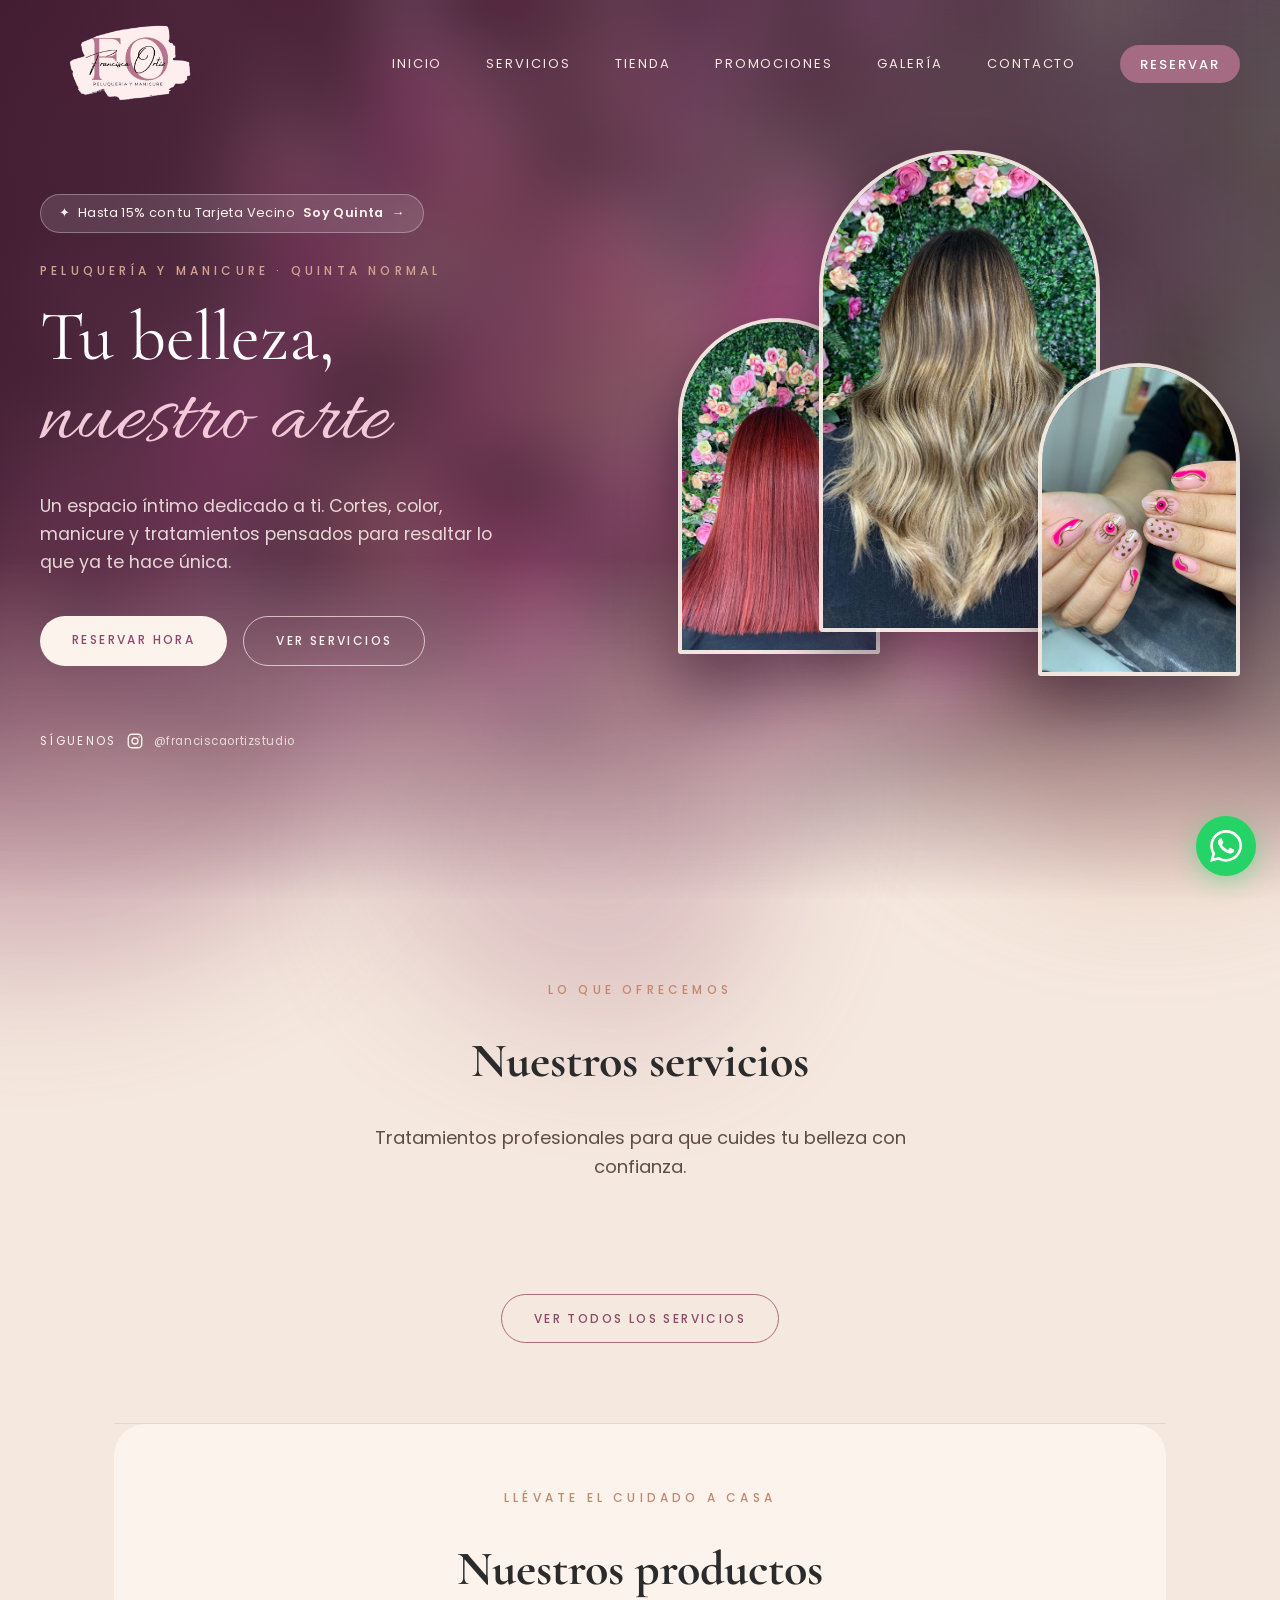
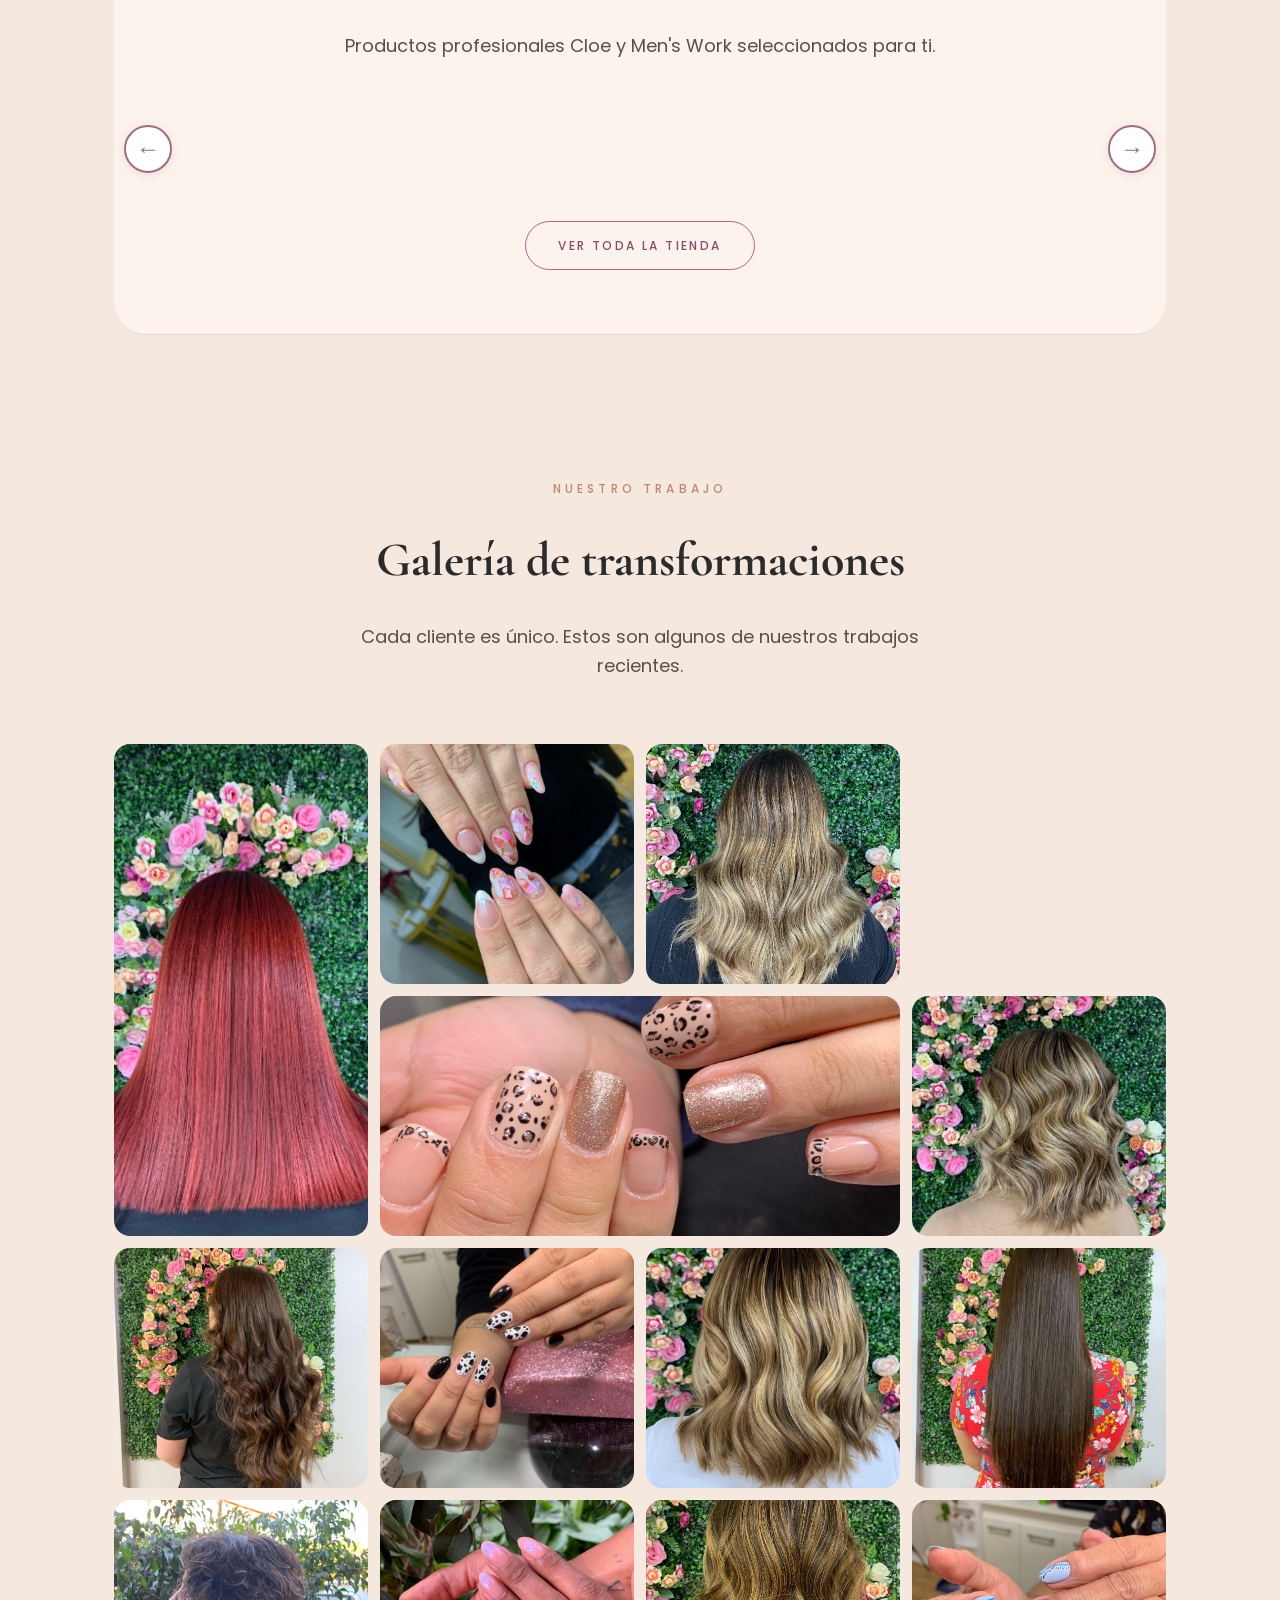
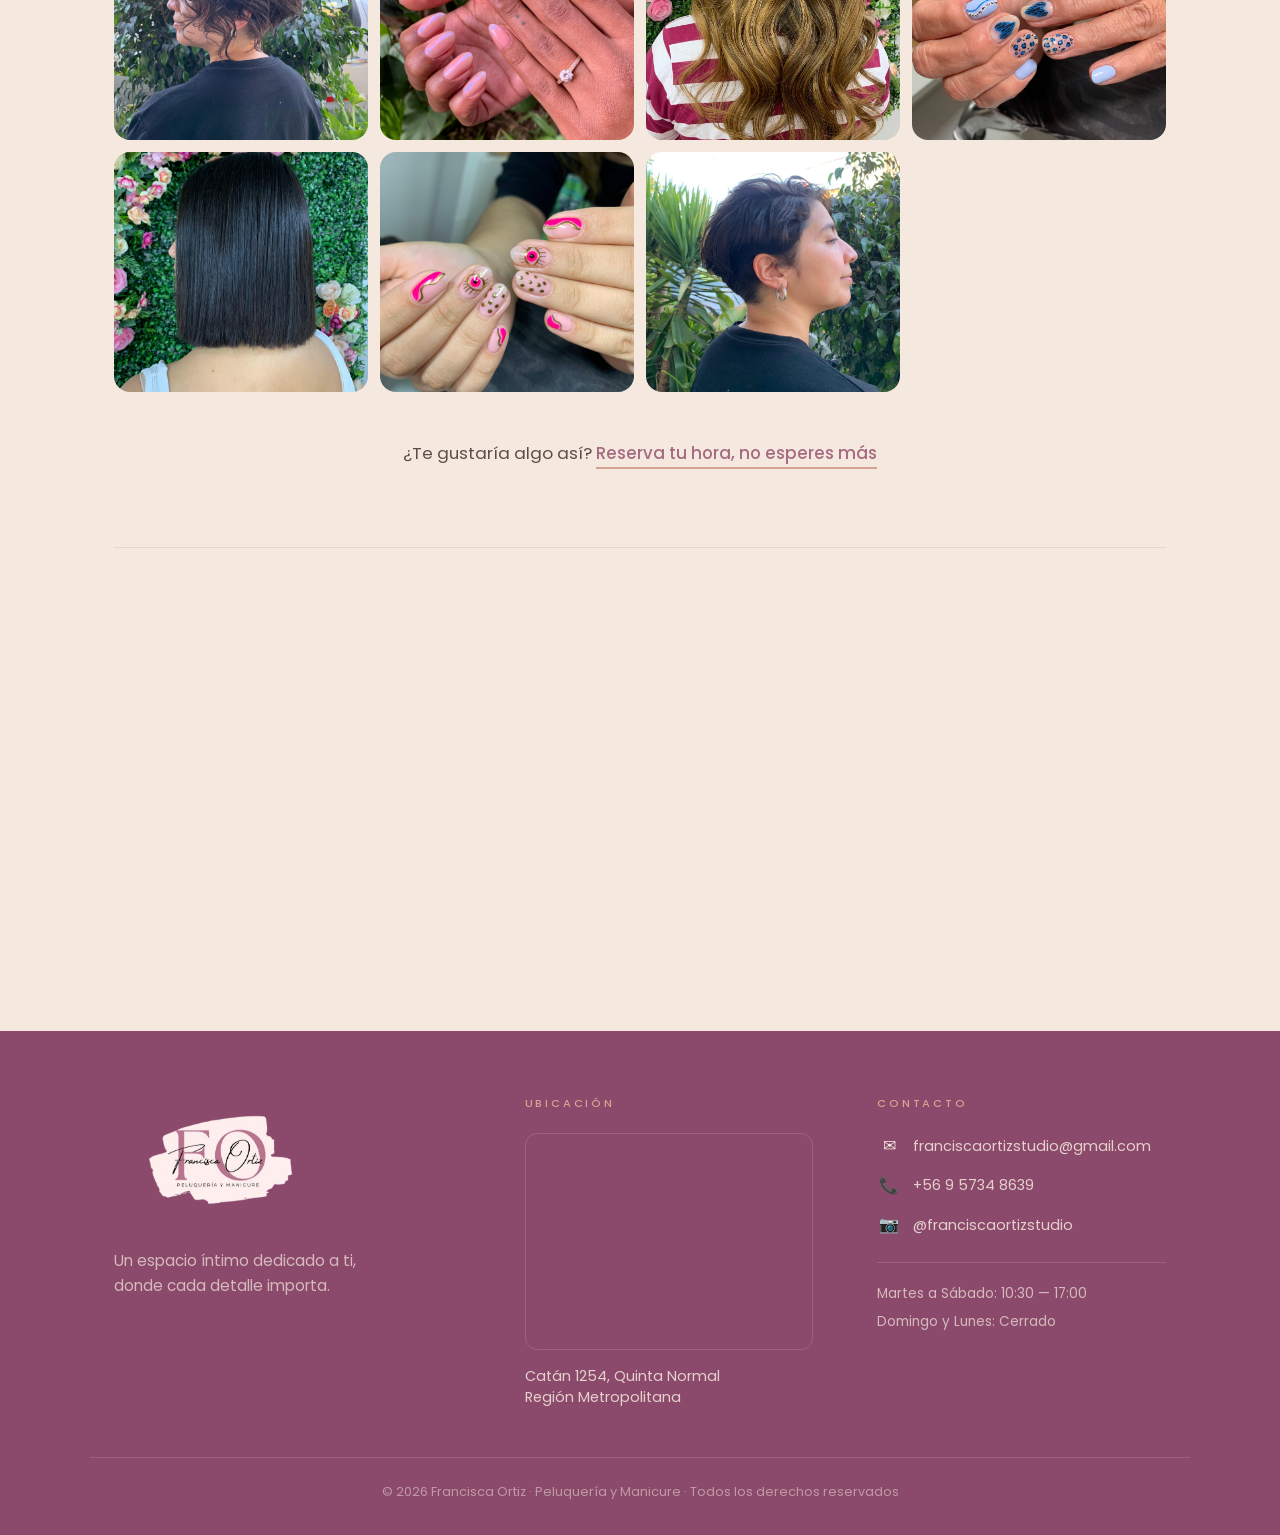
==== commit 1b9d8b12: "Muestra reseñas de Google en el inicio y las administra desde el panel - Seccion "Lo que dicen mis c" ====
--- a/index.html
+++ b/index.html
@@ -187,7 +187,9 @@
             <div class="container">
                 <p class="eyebrow">Las que ya pasaron por aquí</p>
                 <h2>Lo que dicen mis <span class="script">clientas</span></h2>
-                <p class="lead">Opiniones reales de quienes confiaron en mis manos.</p>
+                <p class="lead">Opiniones reales de quienes confiaron en mis manos, publicadas en Google.</p>
+
+                <div id="google-resumen" class="google-resumen"></div>
 
                 <div id="resenas-grid" class="resenas-grid">
                     <p class="resenas-loading">Cargando opiniones...</p>
--- a/styles.css
+++ b/styles.css
@@ -2523,6 +2523,9 @@
 }
 
 .admin-header {
+    /* No hereda el "sticky" del header del sitio: si no, tapa un tercio de la pantalla al bajar */
+    position: relative;
+    z-index: auto;
     background: linear-gradient(135deg, var(--rose-mauve-dark) 0%, var(--rose-mauve) 100%);
     color: var(--cream);
     padding: 3rem 0;
@@ -2868,6 +2871,190 @@
     font-size: 0.8rem;
     margin: 0.25rem 0 0 0;
     letter-spacing: 0.05em;
+}
+
+/* RESEÑAS DE GOOGLE EN HOME */
+
+.google-resumen{
+    display: flex;
+    align-items: center;
+    justify-content: space-between;
+    flex-wrap: wrap;
+    gap: 1.25rem 2rem;
+    max-width: 1100px;
+    margin: 0 auto 2rem;
+    padding: 1.25rem 1.75rem;
+    background-color: var(--white);
+    border: 1px solid var(--nude);
+    border-radius: 1.25rem;
+    box-shadow: 0 8px 28px rgba(139, 74, 107, 0.08);
+}
+
+.google-resumen:empty{
+    display: none;
+}
+
+.google-resumen-nota{
+    display: flex;
+    align-items: center;
+    gap: 0.9rem;
+}
+
+.google-logo{
+    display: inline-flex;
+    width: 34px;
+    height: 34px;
+}
+
+.google-logo svg,
+.resena-google-icono svg{
+    width: 100%;
+    height: 100%;
+}
+
+.google-promedio{
+    font-family: var(--font-serif);
+    font-size: 2.6rem;
+    font-weight: 500;
+    line-height: 1;
+    color: var(--text-dark);
+    font-variant-numeric: lining-nums;
+}
+
+.google-estrellas{
+    color: #F4B400;
+    font-size: 1.1rem;
+    letter-spacing: 0.1em;
+    line-height: 1.2;
+}
+
+.google-total{
+    font-size: 0.8rem;
+    color: var(--text-soft);
+}
+
+.google-resumen-botones{
+    display: flex;
+    flex-wrap: wrap;
+    gap: 0.6rem;
+}
+
+.resena-google{
+    display: flex;
+    flex-direction: column;
+    margin-bottom: 0;
+    padding: 1.5rem 1.6rem;
+    background-color: var(--white);
+    border: 1px solid var(--nude);
+    border-radius: 1.1rem;
+    text-align: left;
+    transition: transform 0.3s, box-shadow 0.3s;
+}
+
+.resena-google:hover{
+    transform: translateY(-4px);
+    box-shadow: 0 10px 28px rgba(139, 74, 107, 0.12);
+}
+
+.resena-google-cabecera{
+    display: flex;
+    align-items: center;
+    gap: 0.75rem;
+    margin-bottom: 0.7rem;
+}
+
+.resena-google-avatar{
+    display: inline-flex;
+    align-items: center;
+    justify-content: center;
+    flex-shrink: 0;
+    width: 40px;
+    height: 40px;
+    border-radius: 50%;
+    background: linear-gradient(135deg, var(--rose-mauve) 0%, var(--copper) 100%);
+    color: var(--white);
+    font-weight: 600;
+    font-size: 1rem;
+}
+
+.resena-google-autor{
+    font-weight: 600;
+    font-size: 0.95rem;
+    color: var(--text-dark);
+    line-height: 1.3;
+}
+
+.resena-google-fecha{
+    font-size: 0.75rem;
+    color: var(--text-soft);
+}
+
+.resena-google-icono{
+    display: inline-flex;
+    flex-shrink: 0;
+    width: 22px;
+    height: 22px;
+    margin-left: auto;
+    transition: transform 0.25s ease;
+}
+
+a.resena-google-icono:hover{
+    transform: scale(1.15);
+}
+
+.resena-google-estrellas{
+    color: #F4B400;
+    font-size: 1rem;
+    letter-spacing: 0.08em;
+    margin-bottom: 0.6rem;
+}
+
+.resena-google-texto{
+    color: var(--text-dark);
+    font-size: 0.92rem;
+    line-height: 1.65;
+    white-space: pre-line;
+    display: -webkit-box;
+    -webkit-box-orient: vertical;
+    -webkit-line-clamp: 6;
+    line-clamp: 6;
+    overflow: hidden;
+}
+
+.resena-google.abierta .resena-google-texto{
+    -webkit-line-clamp: unset;
+    line-clamp: unset;
+}
+
+.resena-google-mas{
+    align-self: flex-start;
+    margin-top: 0.5rem;
+    padding: 0;
+    border: none;
+    background: none;
+    color: var(--rose-mauve-dark);
+    font-family: inherit;
+    font-size: 0.8rem;
+    font-weight: 500;
+    cursor: pointer;
+}
+
+.resena-google-mas[hidden]{
+    display: none;
+}
+
+@media (max-width: 600px){
+    .google-resumen{
+        flex-direction: column;
+        align-items: flex-start;
+        padding: 1.25rem;
+    }
+
+    .google-resumen-botones,
+    .google-resumen-botones .btn{
+        width: 100%;
+        text-align: center;
+    }
 }
 
 /* PAGINA REAGENDAR */
@@ -4739,6 +4926,110 @@
     }
 }
 
+/* PANEL: FORMULARIOS FUERA DE LOS MODALES (mismo estilo que los modales) */
+
+.admin-form .form-grupo{
+    margin-bottom: 1.25rem;
+}
+
+.admin-form .form-fila{
+    display: flex;
+    gap: 1.25rem;
+}
+
+.admin-form .form-fila .form-grupo{
+    flex: 1;
+    min-width: 0;
+}
+
+.admin-form label{
+    display: block;
+    font-size: 0.7rem;
+    letter-spacing: 0.15em;
+    text-transform: uppercase;
+    color: var(--copper);
+    margin-bottom: 0.5rem;
+    font-weight: 600;
+}
+
+.admin-form input,
+.admin-form select,
+.admin-form textarea{
+    width: 100%;
+    padding: 0.85rem 1rem;
+    border: 1.5px solid var(--nude);
+    border-radius: 0.75rem;
+    background-color: var(--cream-light);
+    font-family: var(--font-sans);
+    font-size: 0.95rem;
+    color: var(--text-dark);
+    box-sizing: border-box;
+    transition: border-color 0.2s, background-color 0.2s, box-shadow 0.2s;
+}
+
+.admin-form input:focus,
+.admin-form select:focus,
+.admin-form textarea:focus{
+    outline: none;
+    border-color: var(--rose-mauve);
+    background-color: var(--white);
+    box-shadow: 0 0 0 4px rgba(165, 107, 130, 0.12);
+}
+
+.admin-form-acciones{
+    display: flex;
+    justify-content: flex-end;
+    margin-top: 1.5rem;
+    padding-top: 1.25rem;
+    border-top: 1px solid var(--cream);
+}
+
+@media (max-width: 700px){
+    .admin-form .form-fila{
+        flex-direction: column;
+        gap: 0;
+    }
+
+    .admin-form-acciones .btn{
+        width: 100%;
+    }
+}
+
+/* PANEL: TEXTOS DE AYUDA Y CASILLAS */
+
+.admin-ayuda{
+    font-size: 0.85rem;
+    color: var(--text-soft);
+    margin: 0 0 1rem;
+    line-height: 1.6;
+}
+
+.admin-ayuda-campo{
+    font-size: 0.78rem;
+    color: var(--text-soft);
+    margin-top: 0.4rem;
+    line-height: 1.5;
+}
+
+.admin-check{
+    display: flex;
+    align-items: center;
+    gap: 0.5rem;
+    margin: 0.5rem 0 1rem;
+    color: var(--text-dark);
+    font-size: 0.95rem;
+    text-transform: none;
+    letter-spacing: 0;
+    cursor: pointer;
+}
+
+.admin-check input{
+    width: auto;
+    margin: 0;
+    padding: 0;
+    accent-color: var(--rose-mauve);
+}
+
 /* PANEL: PROMOCIONES */
 
 .promo-admin-etiqueta{
